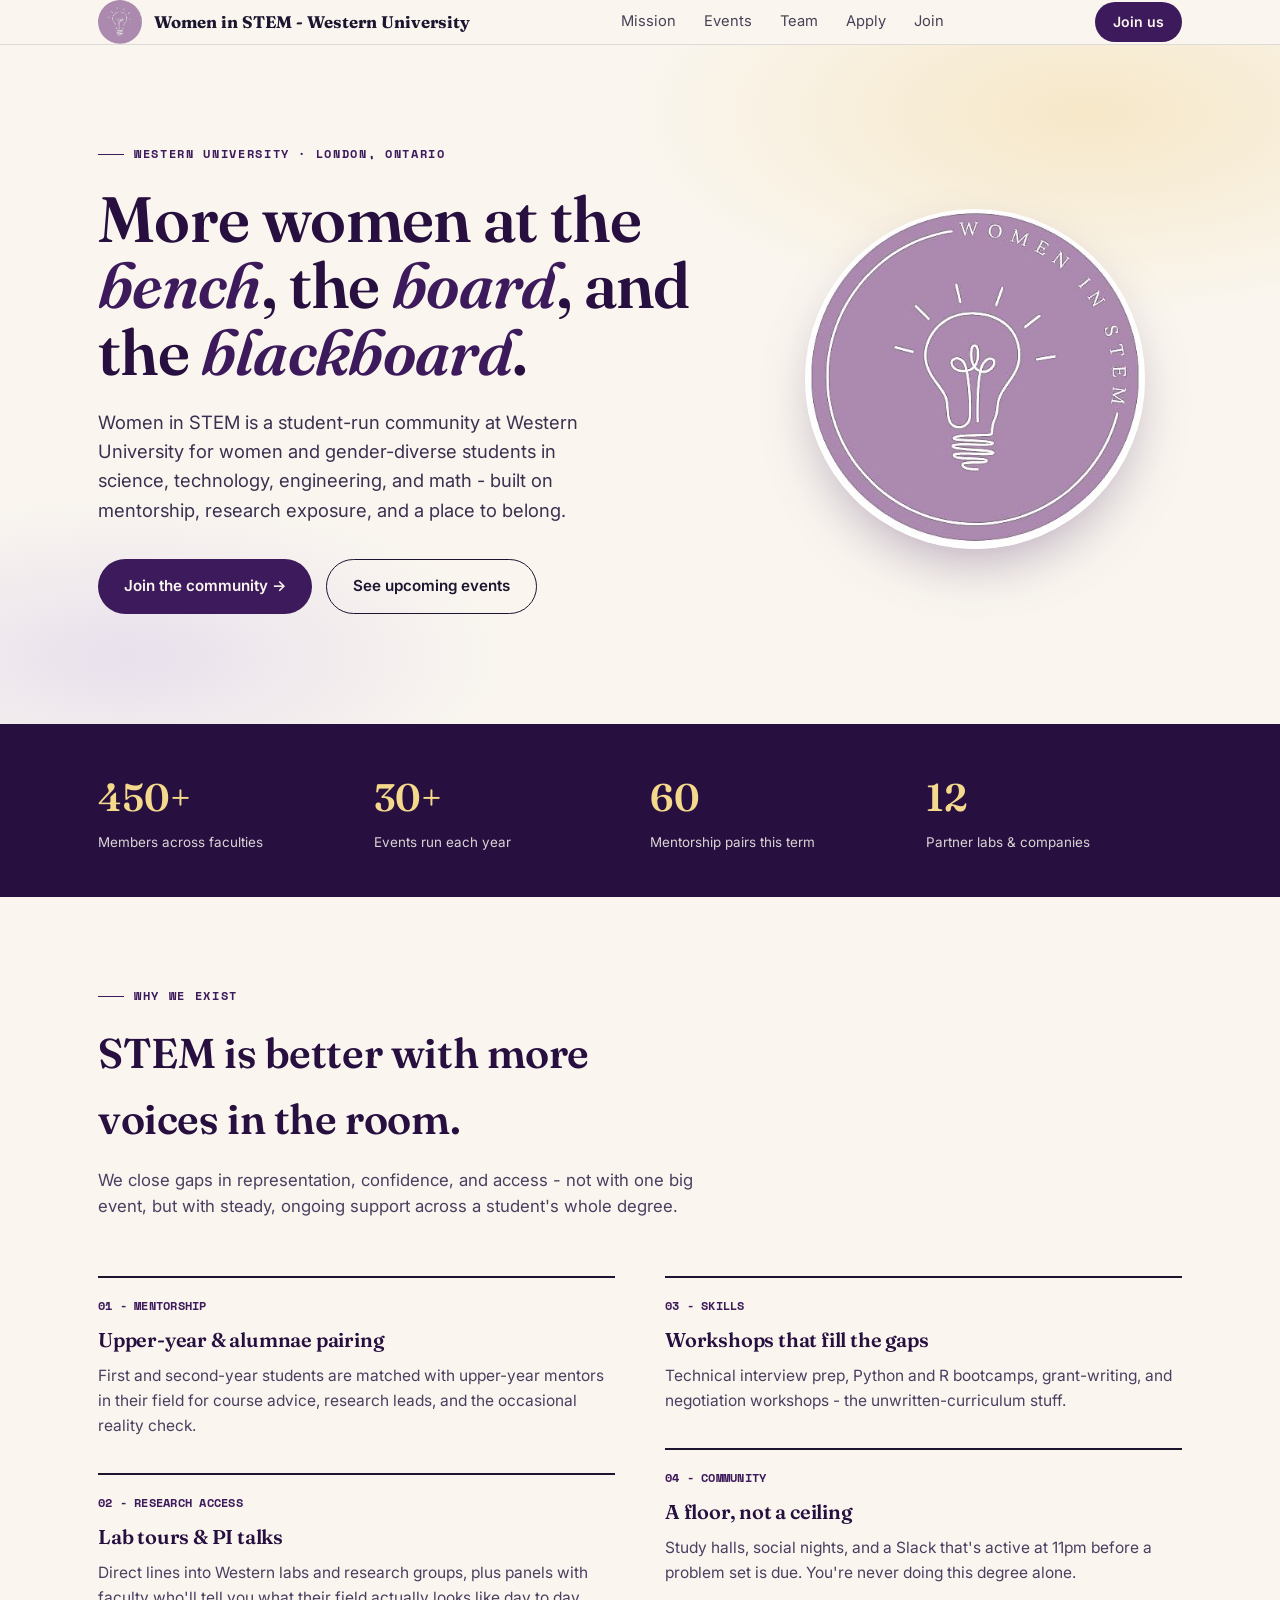
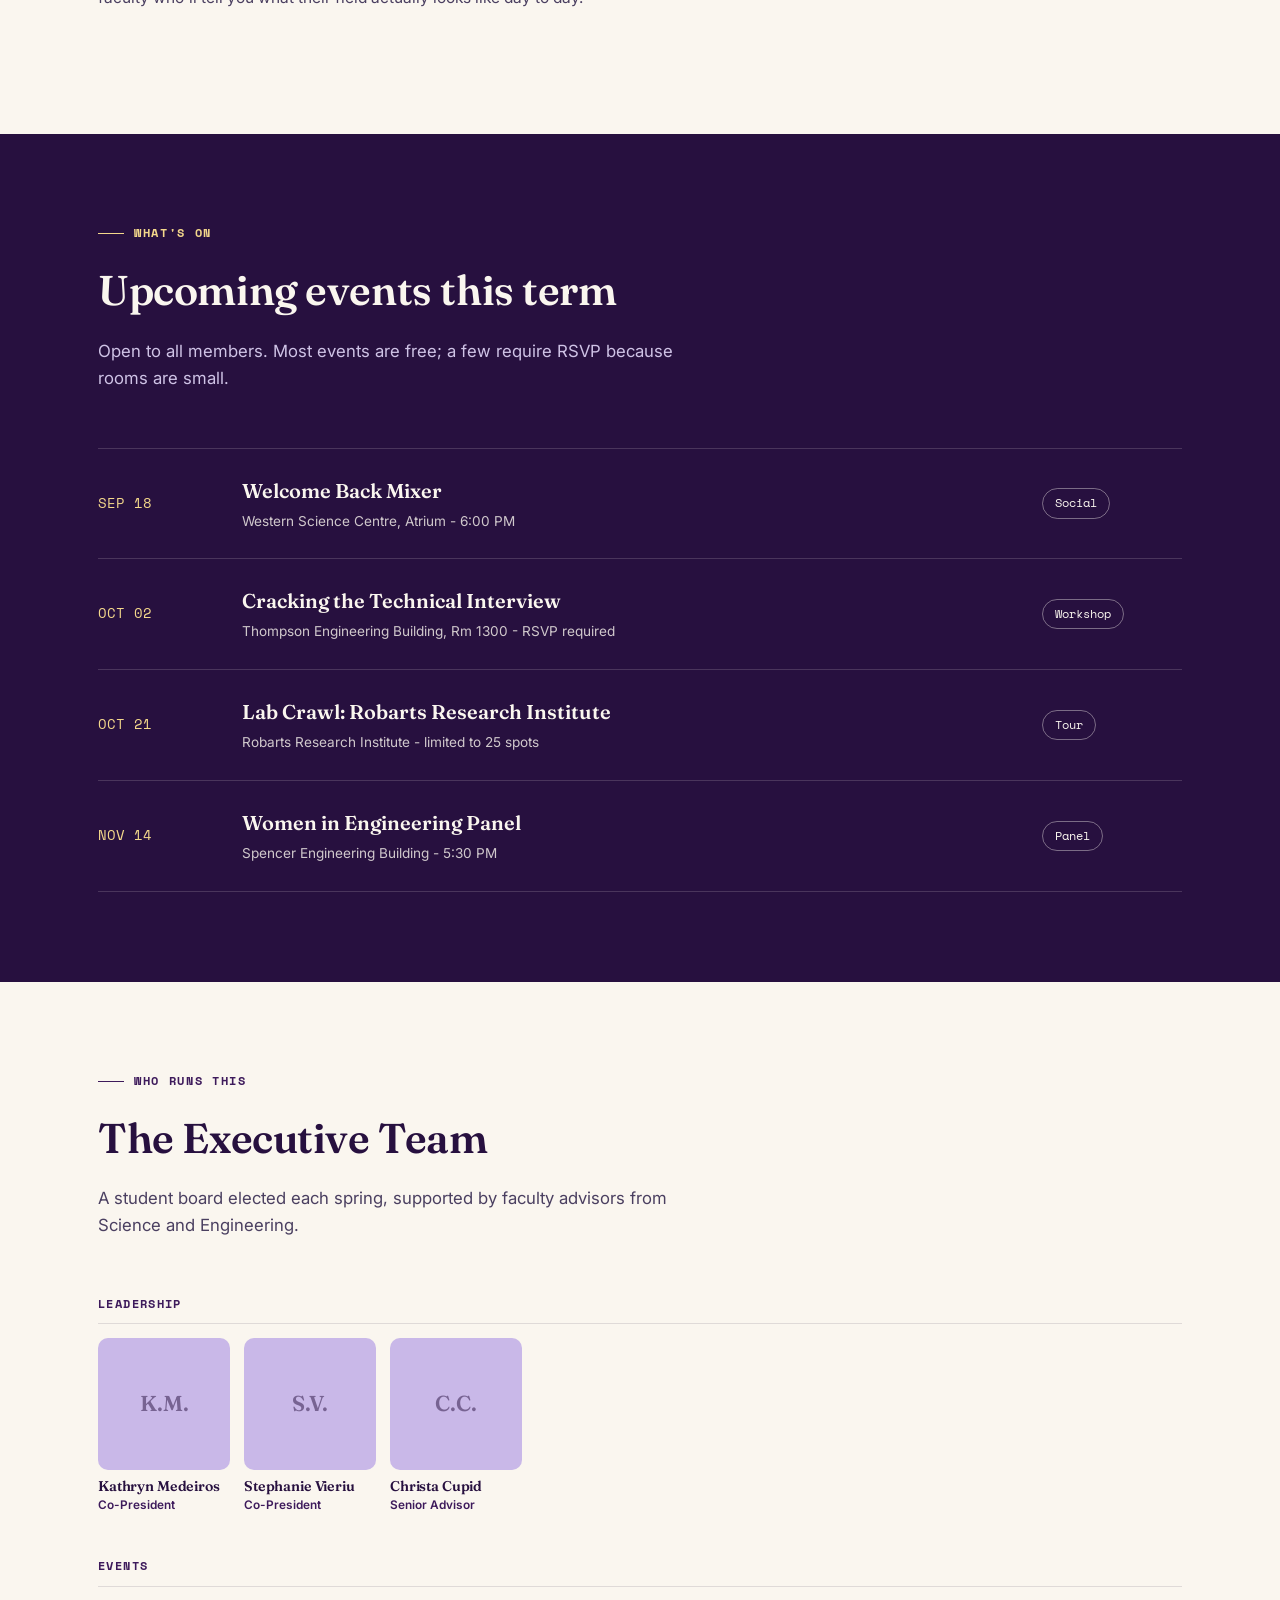
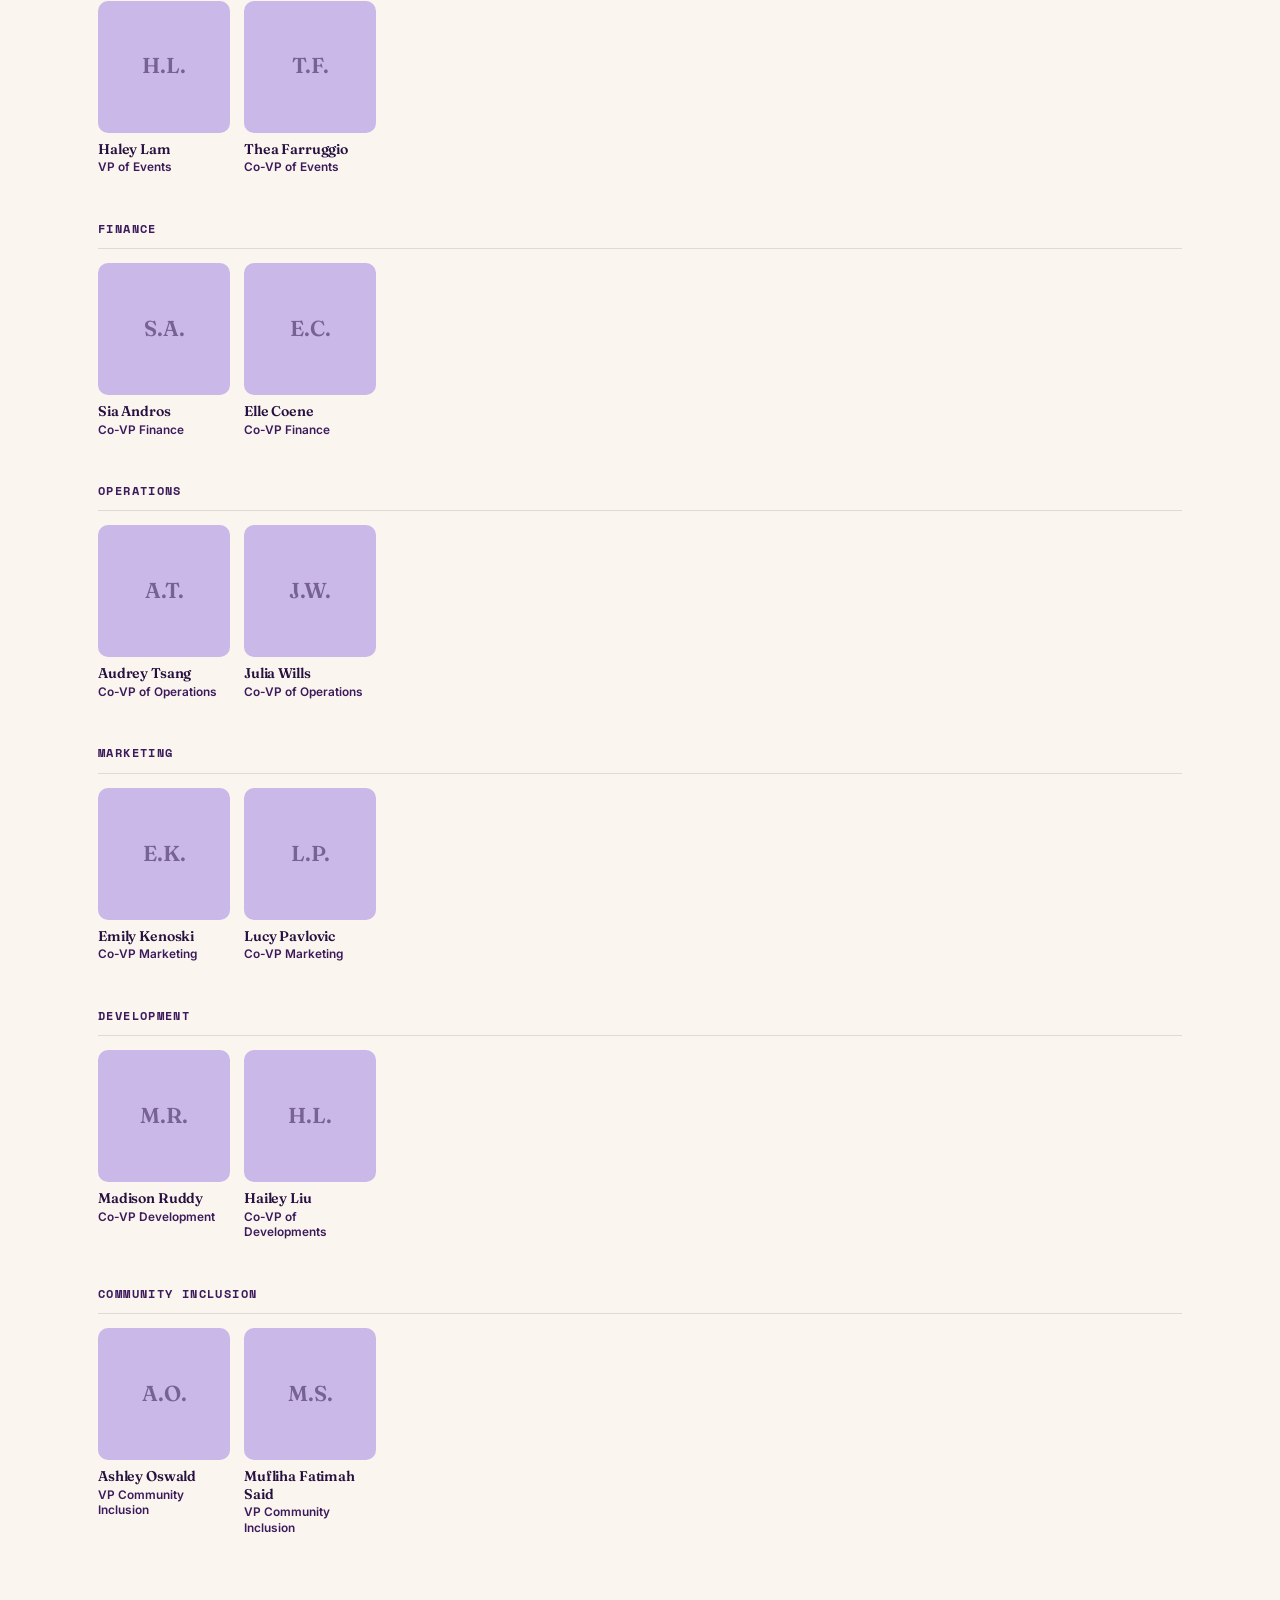
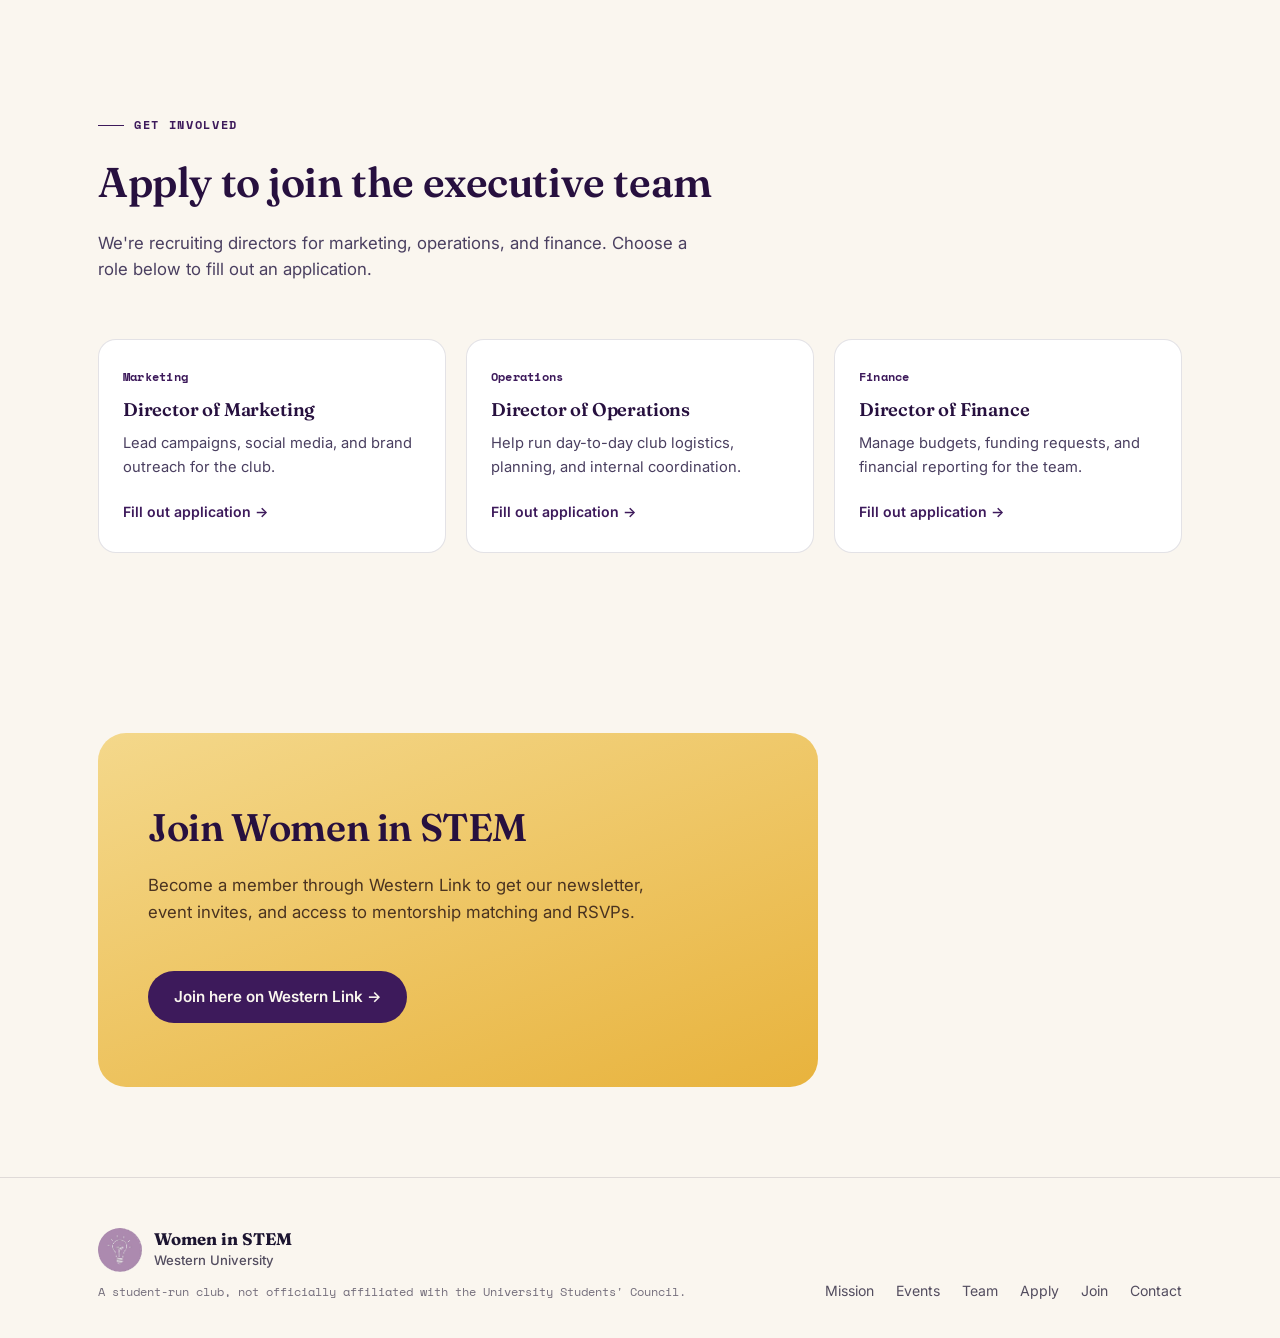
==== index.html @ c33bbbc7 "Add Women in STEM website with classic logo. Launch the initial single-page site and wire up the cla" ====
<!DOCTYPE html>
<html lang="en">
<head>
<meta charset="UTF-8">
<meta name="viewport" content="width=device-width, initial-scale=1.0">
<title>Women in STEM - Western University</title>
<meta name="description" content="Women in STEM at Western University - community, mentorship, and events for women and gender-diverse students in science, technology, engineering, and math.">
<link rel="icon" href="images/logo/classic_logo.jpg" type="image/jpeg">
<link rel="apple-touch-icon" href="images/logo/classic_logo.jpg">
<link rel="preconnect" href="https://fonts.googleapis.com">
<link rel="preconnect" href="https://fonts.gstatic.com" crossorigin>
<link href="https://fonts.googleapis.com/css2?family=Fraunces:ital,opsz,wght@0,9..144,300..900;1,9..144,300..900&family=Inter:wght@400;500;600;700&family=Space+Mono:wght@400;700&display=swap" rel="stylesheet">
<style>
  :root{
    --ink:#1C1530;
    --purple:#3D1A5B;
    --purple-deep:#27103F;
    --gold:#E8B33D;
    --gold-soft:#F4D88B;
    --cream:#FAF6EF;
    --lavender:#C9B8E8;
    --line: rgba(28,21,48,0.12);
    --max: 1140px;
  }
  *{box-sizing:border-box;}
  html{scroll-behavior:smooth;}
  body{
    margin:0;
    background:var(--cream);
    color:var(--ink);
    font-family:'Inter', sans-serif;
    font-size:16px;
    line-height:1.6;
    -webkit-font-smoothing:antialiased;
  }
  h1,h2,h3{
    font-family:'Fraunces', serif;
    font-weight:600;
    margin:0;
    letter-spacing:-0.01em;
  }
  .mono{
    font-family:'Space Mono', monospace;
    letter-spacing:0.02em;
  }
  a{color:inherit; text-decoration:none;}
  img{max-width:100%;display:block;}
  .wrap{max-width:var(--max); margin:0 auto; padding:0 28px;}
  :focus-visible{outline:3px solid var(--purple); outline-offset:2px;}

  /* NAV */
  header{
    position:sticky; top:0; z-index:50;
    background:rgba(250,246,239,0.92);
    backdrop-filter:blur(8px);
    border-bottom:1px solid var(--line);
  }
  nav{
    display:flex; align-items:center; justify-content:space-between;
    padding-top:18px; padding-bottom:18px;
  }
  .brand{display:flex; align-items:center; gap:12px; font-family:'Fraunces',serif; font-weight:700; font-size:1.05rem;}
  .brand-logo-wrap{
    width:44px; height:44px; border-radius:50%;
    overflow:hidden; flex-shrink:0;
  }
  .brand-logo{
    width:100%; height:100%;
    max-width:none;
    object-fit:cover; object-position:center;
    transform:scale(1.35);
  }
  .brand-text{line-height:1.2;}
  .brand-sub{font-size:0.82rem; font-weight:500; opacity:0.75; font-family:'Inter',sans-serif;}
  .navlinks{display:flex; gap:28px; font-size:0.92rem;}
  .navlinks a{text-decoration:none; opacity:0.8; transition:opacity .2s;}
  .navlinks a:hover{opacity:1;}
  .nav-cta{
    background:var(--purple); color:var(--cream); padding:9px 18px; border-radius:999px;
    font-size:0.88rem; font-weight:600; text-decoration:none; white-space:nowrap;
  }
  .menu-btn{display:none; background:none; border:none; cursor:pointer; padding:6px;}
  .menu-btn span{display:block; width:22px; height:2px; background:var(--ink); margin:5px 0;}

  /* HERO */
  .hero{
    position:relative; overflow:hidden;
    padding:100px 0 110px;
    background:
      radial-gradient(ellipse 60% 50% at 85% 10%, rgba(232,179,61,0.22), transparent 60%),
      radial-gradient(ellipse 50% 40% at 10% 90%, rgba(201,184,232,0.35), transparent 60%);
  }
  .hero-grid{display:grid; grid-template-columns: 1.2fr 0.8fr; gap:50px; align-items:center;}
  .eyebrow{
    font-family:'Space Mono',monospace; text-transform:uppercase; font-size:0.74rem;
    letter-spacing:0.14em; color:var(--purple); font-weight:700;
    display:flex; align-items:center; gap:10px; margin-bottom:22px;
  }
  .eyebrow::before{content:''; width:26px; height:1px; background:var(--purple);}
  .hero h1{
    font-size:clamp(2.6rem, 5vw, 4.1rem);
    line-height:1.04;
    color:var(--purple-deep);
  }
  .hero h1 em{
    font-style:italic; color:var(--purple);
    position:relative;
  }
  .hero p.lede{
    margin-top:22px; font-size:1.15rem; max-width:480px; color:#3a3050;
  }
  .hero-actions{display:flex; gap:14px; margin-top:34px; flex-wrap:wrap;}
  .btn-primary{
    background:var(--purple); color:var(--cream); padding:14px 26px; border-radius:999px;
    text-decoration:none; font-weight:600; font-size:0.95rem; display:inline-flex; align-items:center; gap:8px;
    transition:transform .15s ease, background .2s;
  }
  .btn-primary:hover{transform:translateY(-2px); background:var(--purple-deep);}
  .btn-secondary{
    border:1.5px solid var(--ink); padding:14px 26px; border-radius:999px;
    text-decoration:none; font-weight:600; font-size:0.95rem; color:var(--ink);
    transition:background .2s;
  }
  .btn-secondary:hover{background:rgba(28,21,48,0.06);}

  /* Hero logo */
  .hero-logo{
    display:flex; justify-content:center; align-items:center;
    width:min(340px, 100%);
    aspect-ratio:1;
    border-radius:50%;
    overflow:hidden;
    box-shadow:0 24px 60px -18px rgba(61,26,91,0.4);
    justify-self:center;
    margin-inline:auto;
  }
  .hero-logo img{
    width:100%; height:100%;
    max-width:none;
    object-fit:cover; object-position:center;
    transform:scale(1.15);
  }

  /* STAT STRIP */
  .stats{
    border-top:1px solid var(--line); border-bottom:1px solid var(--line);
    background:var(--purple-deep); color:var(--cream);
  }
  .stats .wrap{
    display:grid; grid-template-columns:repeat(4,1fr);
    padding:42px 28px;
    gap:20px;
  }
  .stat-num{font-family:'Fraunces',serif; font-size:2.4rem; font-weight:600; color:var(--gold-soft);}
  .stat-label{font-size:0.84rem; opacity:0.85; margin-top:4px;}

  section{padding:90px 0;}
  .section-head{max-width:620px; margin-bottom:56px;}
  .section-head .eyebrow{margin-bottom:14px;}
  .section-head h2{font-size:clamp(1.9rem,3.4vw,2.6rem); color:var(--purple-deep);}
  .section-head p{margin-top:14px; color:#4a3f60; font-size:1.05rem;}

  /* ABOUT / MISSION */
  .about-grid{display:grid; grid-template-columns:1fr 1fr; gap:50px; align-items:start;}
  .pillar{
    border-top:2px solid var(--ink); padding-top:18px; margin-bottom:34px;
  }
  .pillar .mono{font-size:0.78rem; color:var(--purple); font-weight:700;}
  .pillar h3{font-size:1.25rem; margin-top:8px; margin-bottom:8px; color:var(--purple-deep);}
  .pillar p{margin:0; color:#4a3f60; font-size:0.97rem;}

  /* EVENTS */
  .events{background:var(--purple-deep); color:var(--cream);}
  .events .section-head h2{color:var(--cream);}
  .events .section-head p{color:#cfc3e6;}
  .events .eyebrow{color:var(--gold-soft);}
  .events .eyebrow::before{background:var(--gold-soft);}
  .event-list{display:flex; flex-direction:column;}
  .event-row{
    display:grid; grid-template-columns:120px 1fr 140px; gap:24px; align-items:center;
    padding:26px 0; border-bottom:1px solid rgba(250,246,239,0.16);
  }
  .event-row:first-child{border-top:1px solid rgba(250,246,239,0.16);}
  .event-date{font-family:'Space Mono',monospace; font-size:0.85rem; color:var(--gold-soft);}
  .event-title{font-family:'Fraunces',serif; font-size:1.25rem; font-weight:600;}
  .event-meta{font-size:0.85rem; opacity:0.8; margin-top:4px;}
  .event-tag{
    justify-self:start; font-family:'Space Mono',monospace; font-size:0.72rem;
    border:1px solid rgba(250,246,239,0.4); padding:5px 12px; border-radius:999px;
    white-space:nowrap;
  }

  /* TEAM */
  .team-group{margin-top:44px;}
  .team-group:first-of-type{margin-top:0;}
  .team-group-title{
    font-family:'Space Mono',monospace; font-size:0.72rem; font-weight:700;
    text-transform:uppercase; letter-spacing:0.12em; color:var(--purple);
    margin:0 0 14px; padding-bottom:10px; border-bottom:1px solid var(--line);
  }
  .team-grid{
    display:grid;
    grid-template-columns:repeat(auto-fill, 132px);
    gap:14px;
    justify-content:start;
  }
  .person{}
  .person-photo{
    aspect-ratio:1; width:100%; border-radius:10px; background:var(--lavender);
    margin:0 0 8px; position:relative; overflow:hidden;
    display:flex; align-items:center; justify-content:center;
  }
  .person-photo span{font-family:'Fraunces',serif; font-size:1.35rem; font-weight:600; color:var(--purple-deep); opacity:0.5;}
  .person h3{font-size:0.88rem; color:var(--purple-deep); line-height:1.25;}
  .person .role{font-size:0.74rem; color:var(--purple); font-weight:600; margin-top:2px; line-height:1.3;}
  .person .field{font-family:'Space Mono',monospace; font-size:0.74rem; color:#6a5d82; margin-top:8px;}

  /* JOIN */
  .join{
    background:linear-gradient(160deg, var(--gold-soft) 0%, var(--gold) 100%);
    border-radius:28px; padding:64px 50px;
    max-width:720px;
  }
  .join h2{font-size:clamp(1.8rem,3vw,2.4rem); color:var(--purple-deep);}
  .join p{color:#4a3320; margin-top:14px; max-width:520px; font-size:1.05rem;}
  .join .btn-primary{margin-top:28px;}

  /* DIRECTOR APPLICATIONS */
  .apply-grid{display:grid; grid-template-columns:repeat(3, 1fr); gap:20px;}
  .apply-card{
    border:1.5px solid var(--line); border-radius:18px; padding:28px 24px;
    background:#fff; transition:transform .15s ease, border-color .2s, box-shadow .2s;
    display:flex; flex-direction:column; gap:8px;
  }
  .apply-card:hover{
    transform:translateY(-3px); border-color:var(--purple);
    box-shadow:0 12px 32px -12px rgba(61,26,91,0.2);
  }
  .apply-card .mono{font-size:0.72rem; color:var(--purple); font-weight:700;}
  .apply-card h3{font-size:1.15rem; color:var(--purple-deep);}
  .apply-card p{font-size:0.92rem; color:#4a3f60; margin:0; flex:1;}
  .apply-link{
    margin-top:14px; font-size:0.88rem; font-weight:600; color:var(--purple);
  }

  footer{padding:50px 0 36px; border-top:1px solid var(--line);}
  .footer-grid{display:flex; justify-content:space-between; align-items:flex-end; flex-wrap:wrap; gap:24px;}
  .footer-links{display:flex; gap:22px; font-size:0.88rem;}
  .footer-links a{text-decoration:none; opacity:0.75;}
  .footer-links a:hover{opacity:1;}
  .footer-small{font-size:0.78rem; opacity:0.6; margin-top:10px; font-family:'Space Mono',monospace;}

  @media (max-width: 860px){
    .navlinks{display:none;}
    .menu-btn{display:block;}
    .hero-grid{grid-template-columns:1fr;}
    .hero-logo{order:-1; max-width:280px; margin:0 auto;}
    .about-grid{grid-template-columns:1fr;}
    .stats .wrap{grid-template-columns:repeat(2,1fr);}
    .team-grid{grid-template-columns:repeat(auto-fill, 120px); gap:12px;}
    .event-row{grid-template-columns:1fr; gap:8px;}
    .apply-grid{grid-template-columns:1fr;}
    .join{padding:42px 26px;}
  }
  @media (prefers-reduced-motion: reduce){
    html{scroll-behavior:auto;}
    *{transition:none !important;}
  }
</style>
</head>
<body>

<header>
  <nav class="wrap">
    <a class="brand" href="#" aria-label="Women in STEM at Western University">
      <span class="brand-logo-wrap">
        <img class="brand-logo" src="images/logo/classic_logo.jpg" alt="">
      </span>
      <span class="brand-text">Women in STEM - Western University</span>
    </a>
    <div class="navlinks">
      <a href="#about">Mission</a>
      <a href="#events">Events</a>
      <a href="#team">Team</a>
      <a href="#apply">Apply</a>
      <a href="#join">Join</a>
    </div>
    <a class="nav-cta" href="https://westernu.campuslabs.ca/engage/organization/womenstem" target="_blank" rel="noopener noreferrer">Join us</a>
  </nav>
</header>

<section class="hero">
  <div class="wrap hero-grid">
    <div>
      <div class="eyebrow">Western University · London, Ontario</div>
      <h1>More women at the <em>bench</em>, the <em>board</em>, and the <em>blackboard</em>.</h1>
      <p class="lede">Women in STEM is a student-run community at Western University for women and gender-diverse students in science, technology, engineering, and math - built on mentorship, research exposure, and a place to belong.</p>
      <div class="hero-actions">
        <a class="btn-primary" href="https://westernu.campuslabs.ca/engage/organization/womenstem" target="_blank" rel="noopener noreferrer">Join the community →</a>
        <a class="btn-secondary" href="#events">See upcoming events</a>
      </div>
    </div>
    <div class="hero-logo">
      <img src="images/logo/classic_logo.jpg" alt="Women in STEM logo">
    </div>
  </div>
</section>

<div class="stats">
  <div class="wrap">
    <div>
      <div class="stat-num">450+</div>
      <div class="stat-label">Members across faculties</div>
    </div>
    <div>
      <div class="stat-num">30+</div>
      <div class="stat-label">Events run each year</div>
    </div>
    <div>
      <div class="stat-num">60</div>
      <div class="stat-label">Mentorship pairs this term</div>
    </div>
    <div>
      <div class="stat-num">12</div>
      <div class="stat-label">Partner labs &amp; companies</div>
    </div>
  </div>
</div>

<section id="about">
  <div class="wrap">
    <div class="section-head">
      <div class="eyebrow">Why we exist</div>
      <h2>STEM is better with more voices in the room.</h2>
      <p>We close gaps in representation, confidence, and access - not with one big event, but with steady, ongoing support across a student's whole degree.</p>
    </div>
    <div class="about-grid">
      <div>
        <div class="pillar">
          <div class="mono">01 - MENTORSHIP</div>
          <h3>Upper-year &amp; alumnae pairing</h3>
          <p>First and second-year students are matched with upper-year mentors in their field for course advice, research leads, and the occasional reality check.</p>
        </div>
        <div class="pillar">
          <div class="mono">02 - RESEARCH ACCESS</div>
          <h3>Lab tours &amp; PI talks</h3>
          <p>Direct lines into Western labs and research groups, plus panels with faculty who'll tell you what their field actually looks like day to day.</p>
        </div>
      </div>
      <div>
        <div class="pillar">
          <div class="mono">03 - SKILLS</div>
          <h3>Workshops that fill the gaps</h3>
          <p>Technical interview prep, Python and R bootcamps, grant-writing, and negotiation workshops - the unwritten-curriculum stuff.</p>
        </div>
        <div class="pillar">
          <div class="mono">04 - COMMUNITY</div>
          <h3>A floor, not a ceiling</h3>
          <p>Study halls, social nights, and a Slack that's active at 11pm before a problem set is due. You're never doing this degree alone.</p>
        </div>
      </div>
    </div>
  </div>
</section>

<section class="events" id="events">
  <div class="wrap">
    <div class="section-head">
      <div class="eyebrow">What's on</div>
      <h2>Upcoming events this term</h2>
      <p>Open to all members. Most events are free; a few require RSVP because rooms are small.</p>
    </div>
    <div class="event-list">
      <div class="event-row">
        <div class="event-date">SEP 18</div>
        <div>
          <div class="event-title">Welcome Back Mixer</div>
          <div class="event-meta">Western Science Centre, Atrium - 6:00 PM</div>
        </div>
        <div class="event-tag">Social</div>
      </div>
      <div class="event-row">
        <div class="event-date">OCT 02</div>
        <div>
          <div class="event-title">Cracking the Technical Interview</div>
          <div class="event-meta">Thompson Engineering Building, Rm 1300 - RSVP required</div>
        </div>
        <div class="event-tag">Workshop</div>
      </div>
      <div class="event-row">
        <div class="event-date">OCT 21</div>
        <div>
          <div class="event-title">Lab Crawl: Robarts Research Institute</div>
          <div class="event-meta">Robarts Research Institute - limited to 25 spots</div>
        </div>
        <div class="event-tag">Tour</div>
      </div>
      <div class="event-row">
        <div class="event-date">NOV 14</div>
        <div>
          <div class="event-title">Women in Engineering Panel</div>
          <div class="event-meta">Spencer Engineering Building - 5:30 PM</div>
        </div>
        <div class="event-tag">Panel</div>
      </div>
    </div>
  </div>
</section>

<section id="team">
  <div class="wrap">
    <div class="section-head">
      <div class="eyebrow">Who runs this</div>
      <h2>The Executive Team</h2>
      <p>A student board elected each spring, supported by faculty advisors from Science and Engineering.</p>
    </div>
    <div class="team-group">
      <h3 class="team-group-title">Leadership</h3>
      <div class="team-grid">
        <div class="person">
          <div class="person-photo"><span>K.M.</span></div>
          <h3>Kathryn Medeiros</h3>
          <div class="role">Co-President</div>
        </div>
        <div class="person">
          <div class="person-photo"><span>S.V.</span></div>
          <h3>Stephanie Vieriu</h3>
          <div class="role">Co-President</div>
        </div>
        <div class="person">
          <div class="person-photo"><span>C.C.</span></div>
          <h3>Christa Cupid</h3>
          <div class="role">Senior Advisor</div>
        </div>
      </div>
    </div>

    <div class="team-group">
      <h3 class="team-group-title">Events</h3>
      <div class="team-grid">
        <div class="person">
          <div class="person-photo"><span>H.L.</span></div>
          <h3>Haley Lam</h3>
          <div class="role">VP of Events</div>
        </div>
        <div class="person">
          <div class="person-photo"><span>T.F.</span></div>
          <h3>Thea Farruggio</h3>
          <div class="role">Co-VP of Events</div>
        </div>
      </div>
    </div>

    <div class="team-group">
      <h3 class="team-group-title">Finance</h3>
      <div class="team-grid">
        <div class="person">
          <div class="person-photo"><span>S.A.</span></div>
          <h3>Sia Andros</h3>
          <div class="role">Co-VP Finance</div>
        </div>
        <div class="person">
          <div class="person-photo"><span>E.C.</span></div>
          <h3>Elle Coene</h3>
          <div class="role">Co-VP Finance</div>
        </div>
      </div>
    </div>

    <div class="team-group">
      <h3 class="team-group-title">Operations</h3>
      <div class="team-grid">
        <div class="person">
          <div class="person-photo"><span>A.T.</span></div>
          <h3>Audrey Tsang</h3>
          <div class="role">Co-VP of Operations</div>
        </div>
        <div class="person">
          <div class="person-photo"><span>J.W.</span></div>
          <h3>Julia Wills</h3>
          <div class="role">Co-VP of Operations</div>
        </div>
      </div>
    </div>

    <div class="team-group">
      <h3 class="team-group-title">Marketing</h3>
      <div class="team-grid">
        <div class="person">
          <div class="person-photo"><span>E.K.</span></div>
          <h3>Emily Kenoski</h3>
          <div class="role">Co-VP Marketing</div>
        </div>
        <div class="person">
          <div class="person-photo"><span>L.P.</span></div>
          <h3>Lucy Pavlovic</h3>
          <div class="role">Co-VP Marketing</div>
        </div>
      </div>
    </div>

    <div class="team-group">
      <h3 class="team-group-title">Development</h3>
      <div class="team-grid">
        <div class="person">
          <div class="person-photo"><span>M.R.</span></div>
          <h3>Madison Ruddy</h3>
          <div class="role">Co-VP Development</div>
        </div>
        <div class="person">
          <div class="person-photo"><span>H.L.</span></div>
          <h3>Hailey Liu</h3>
          <div class="role">Co-VP of Developments</div>
        </div>
      </div>
    </div>

    <div class="team-group">
      <h3 class="team-group-title">Community Inclusion</h3>
      <div class="team-grid">
        <div class="person">
          <div class="person-photo"><span>A.O.</span></div>
          <h3>Ashley Oswald</h3>
          <div class="role">VP Community Inclusion</div>
        </div>
        <div class="person">
          <div class="person-photo"><span>M.S.</span></div>
          <h3>Mufliha Fatimah Said</h3>
          <div class="role">VP Community Inclusion</div>
        </div>
      </div>
    </div>
  </div>
</section>

<section id="apply">
  <div class="wrap">
    <div class="section-head">
      <div class="eyebrow">Get involved</div>
      <h2>Apply to join the executive team</h2>
      <p>We're recruiting directors for marketing, operations, and finance. Choose a role below to fill out an application.</p>
    </div>
    <div class="apply-grid">
      <a class="apply-card" href="#" target="_blank" rel="noopener noreferrer">
        <span class="mono">Marketing</span>
        <h3>Director of Marketing</h3>
        <p>Lead campaigns, social media, and brand outreach for the club.</p>
        <span class="apply-link">Fill out application →</span>
      </a>
      <a class="apply-card" href="#" target="_blank" rel="noopener noreferrer">
        <span class="mono">Operations</span>
        <h3>Director of Operations</h3>
        <p>Help run day-to-day club logistics, planning, and internal coordination.</p>
        <span class="apply-link">Fill out application →</span>
      </a>
      <a class="apply-card" href="#" target="_blank" rel="noopener noreferrer">
        <span class="mono">Finance</span>
        <h3>Director of Finance</h3>
        <p>Manage budgets, funding requests, and financial reporting for the team.</p>
        <span class="apply-link">Fill out application →</span>
      </a>
    </div>
  </div>
</section>

<section id="join">
  <div class="wrap">
    <div class="join">
      <h2>Join Women in STEM</h2>
      <p>Become a member through Western Link to get our newsletter, event invites, and access to mentorship matching and RSVPs.</p>
      <a class="btn-primary" href="https://westernu.campuslabs.ca/engage/organization/womenstem" target="_blank" rel="noopener noreferrer">Join here on Western Link →</a>
    </div>
  </div>
</section>

<footer>
  <div class="wrap footer-grid">
    <div>
      <div class="brand">
        <span class="brand-logo-wrap">
          <img class="brand-logo" src="images/logo/classic_logo.jpg" alt="">
        </span>
        <div>
          <div class="brand-text">Women in STEM</div>
          <div class="brand-sub">Western University</div>
        </div>
      </div>
      <div class="footer-small">A student-run club, not officially affiliated with the University Students' Council.</div>
    </div>
    <div class="footer-links">
      <a href="#about">Mission</a>
      <a href="#events">Events</a>
      <a href="#team">Team</a>
      <a href="#apply">Apply</a>
      <a href="#join">Join</a>
      <a href="mailto:wistem@uwo.ca">Contact</a>
    </div>
  </div>
</footer>

</body>
</html>
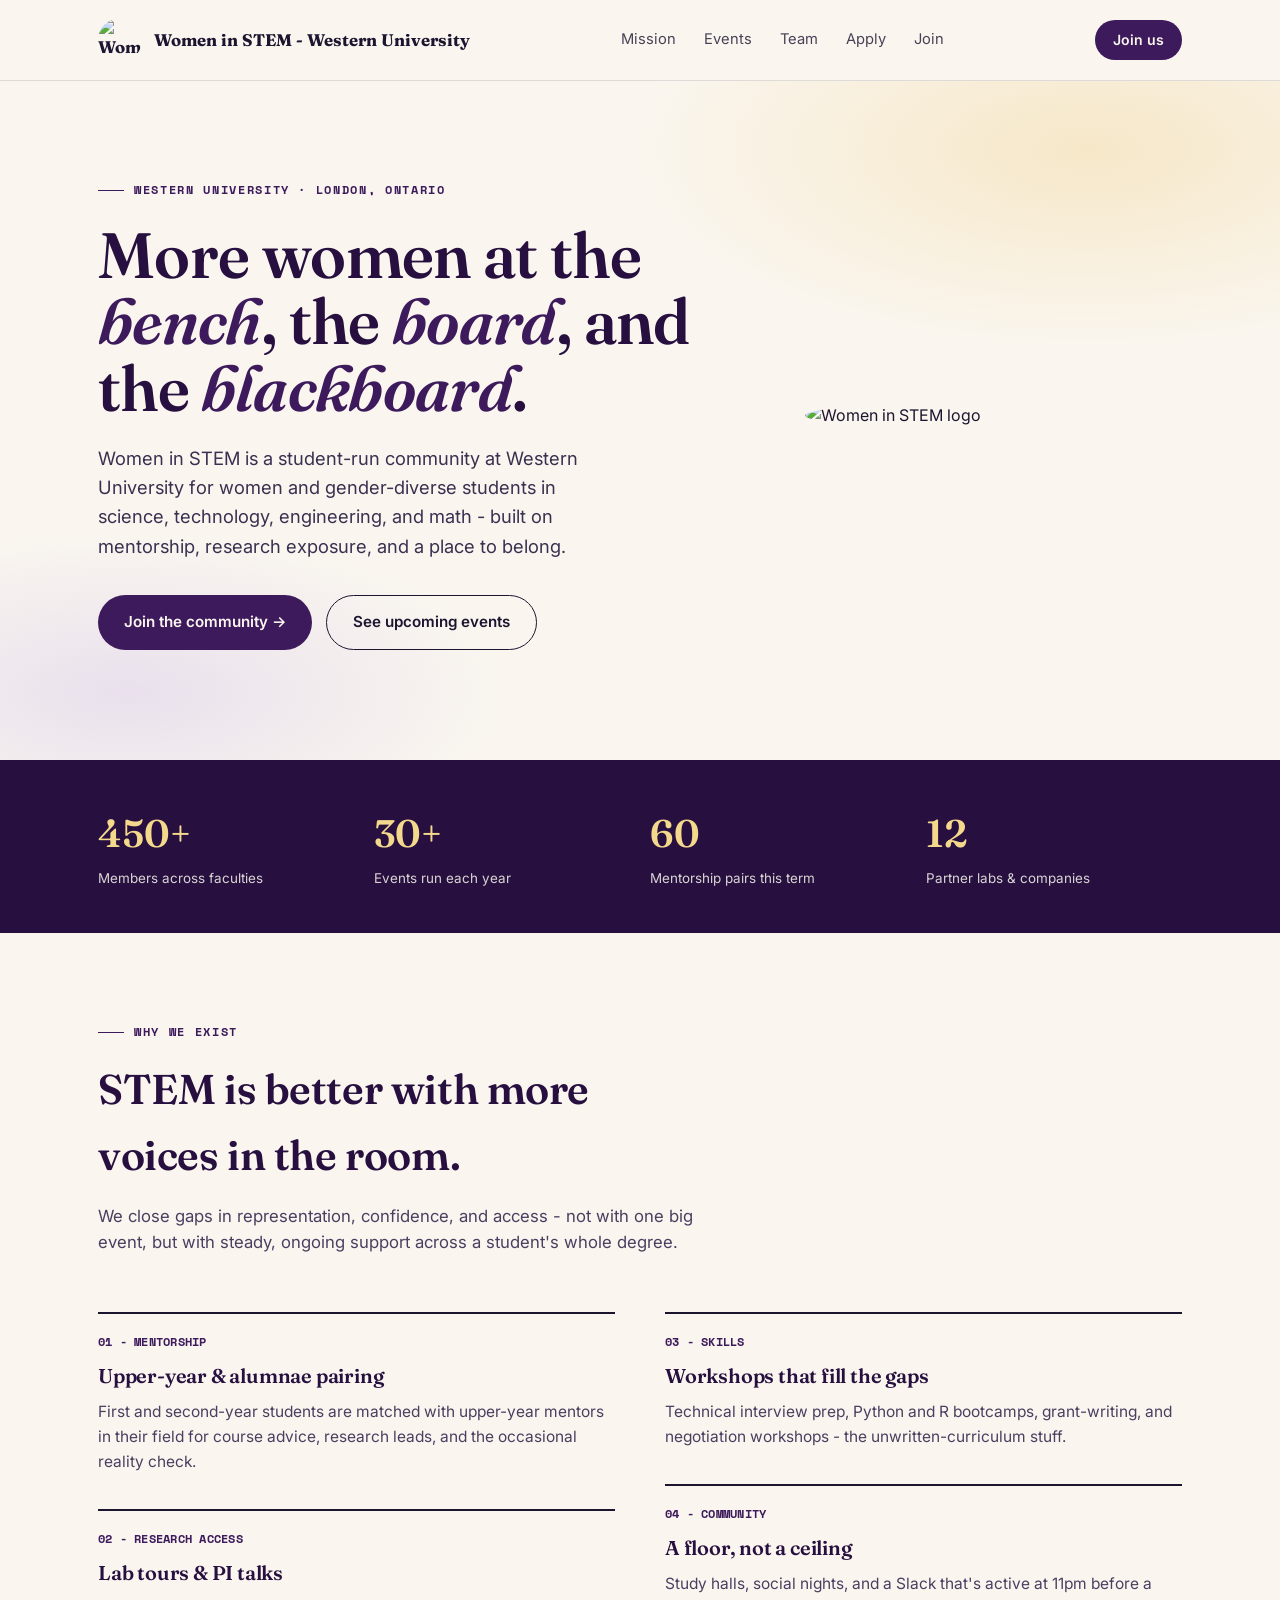
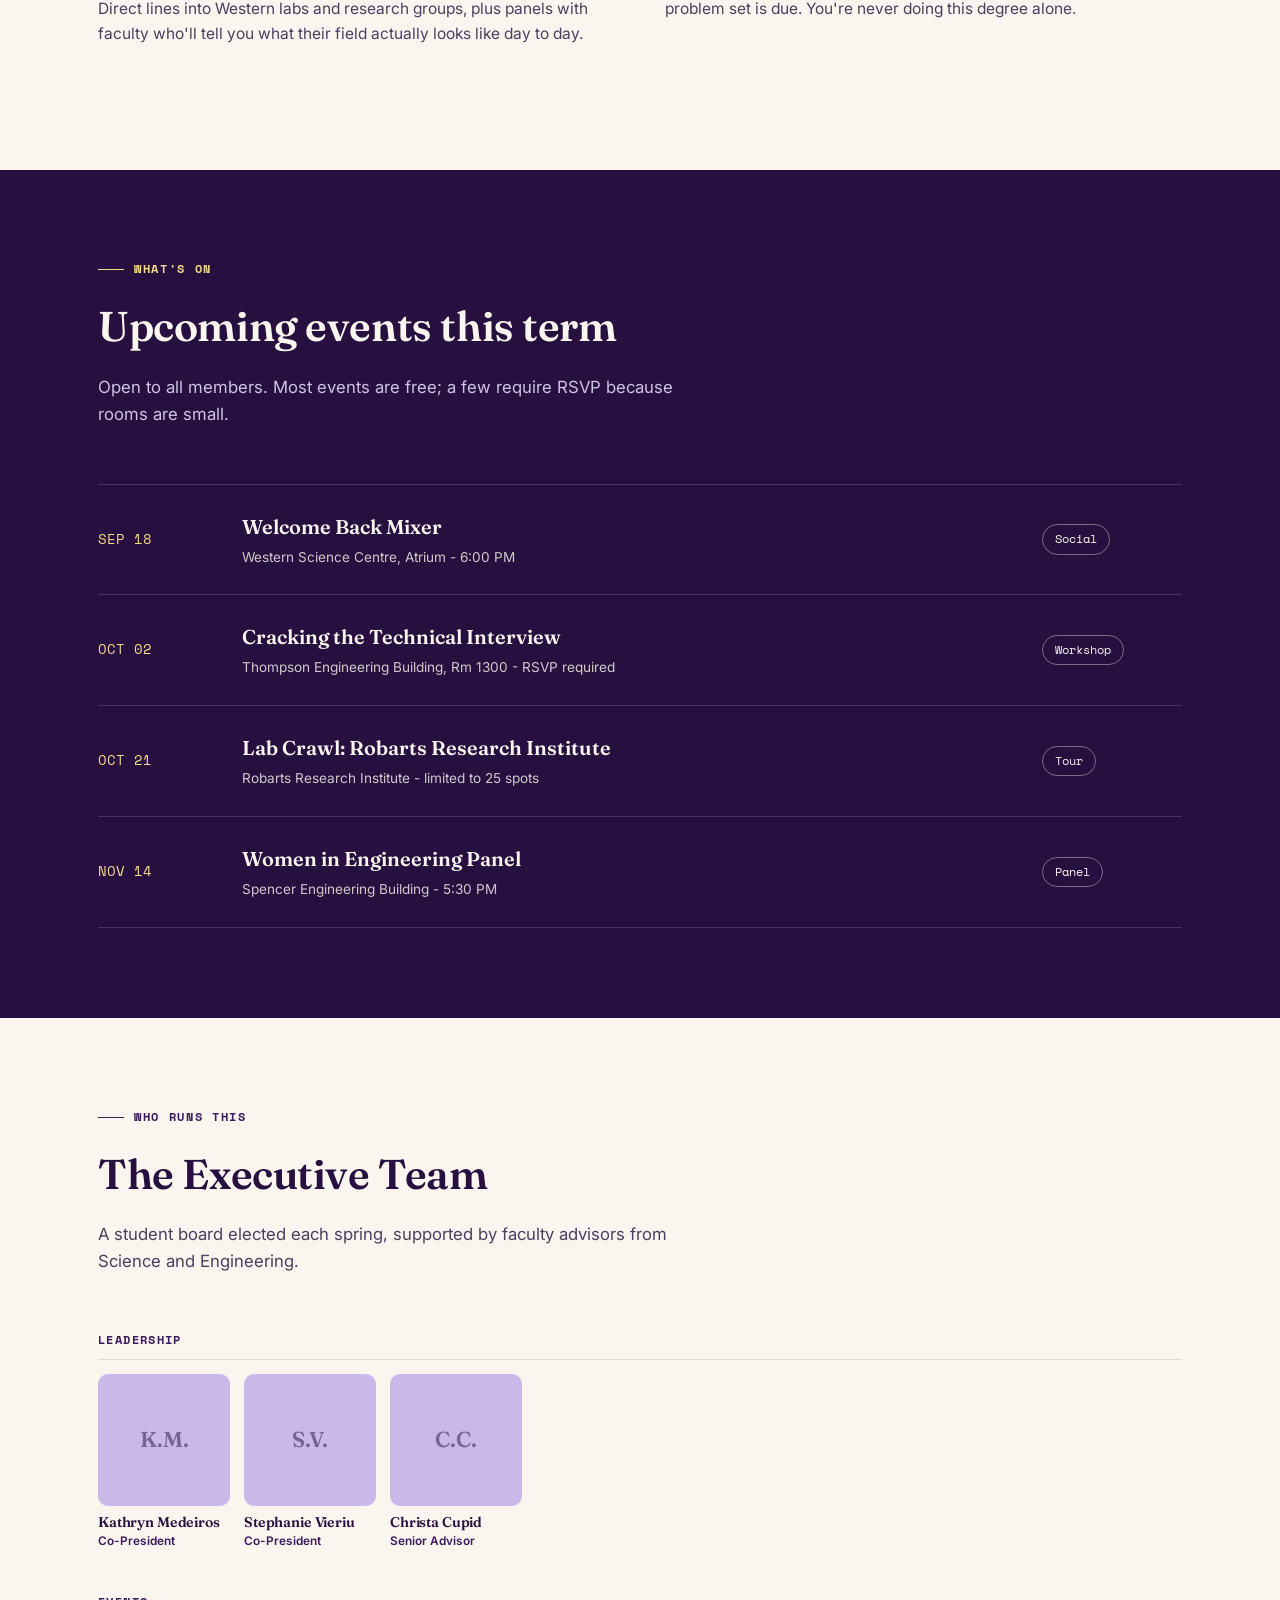
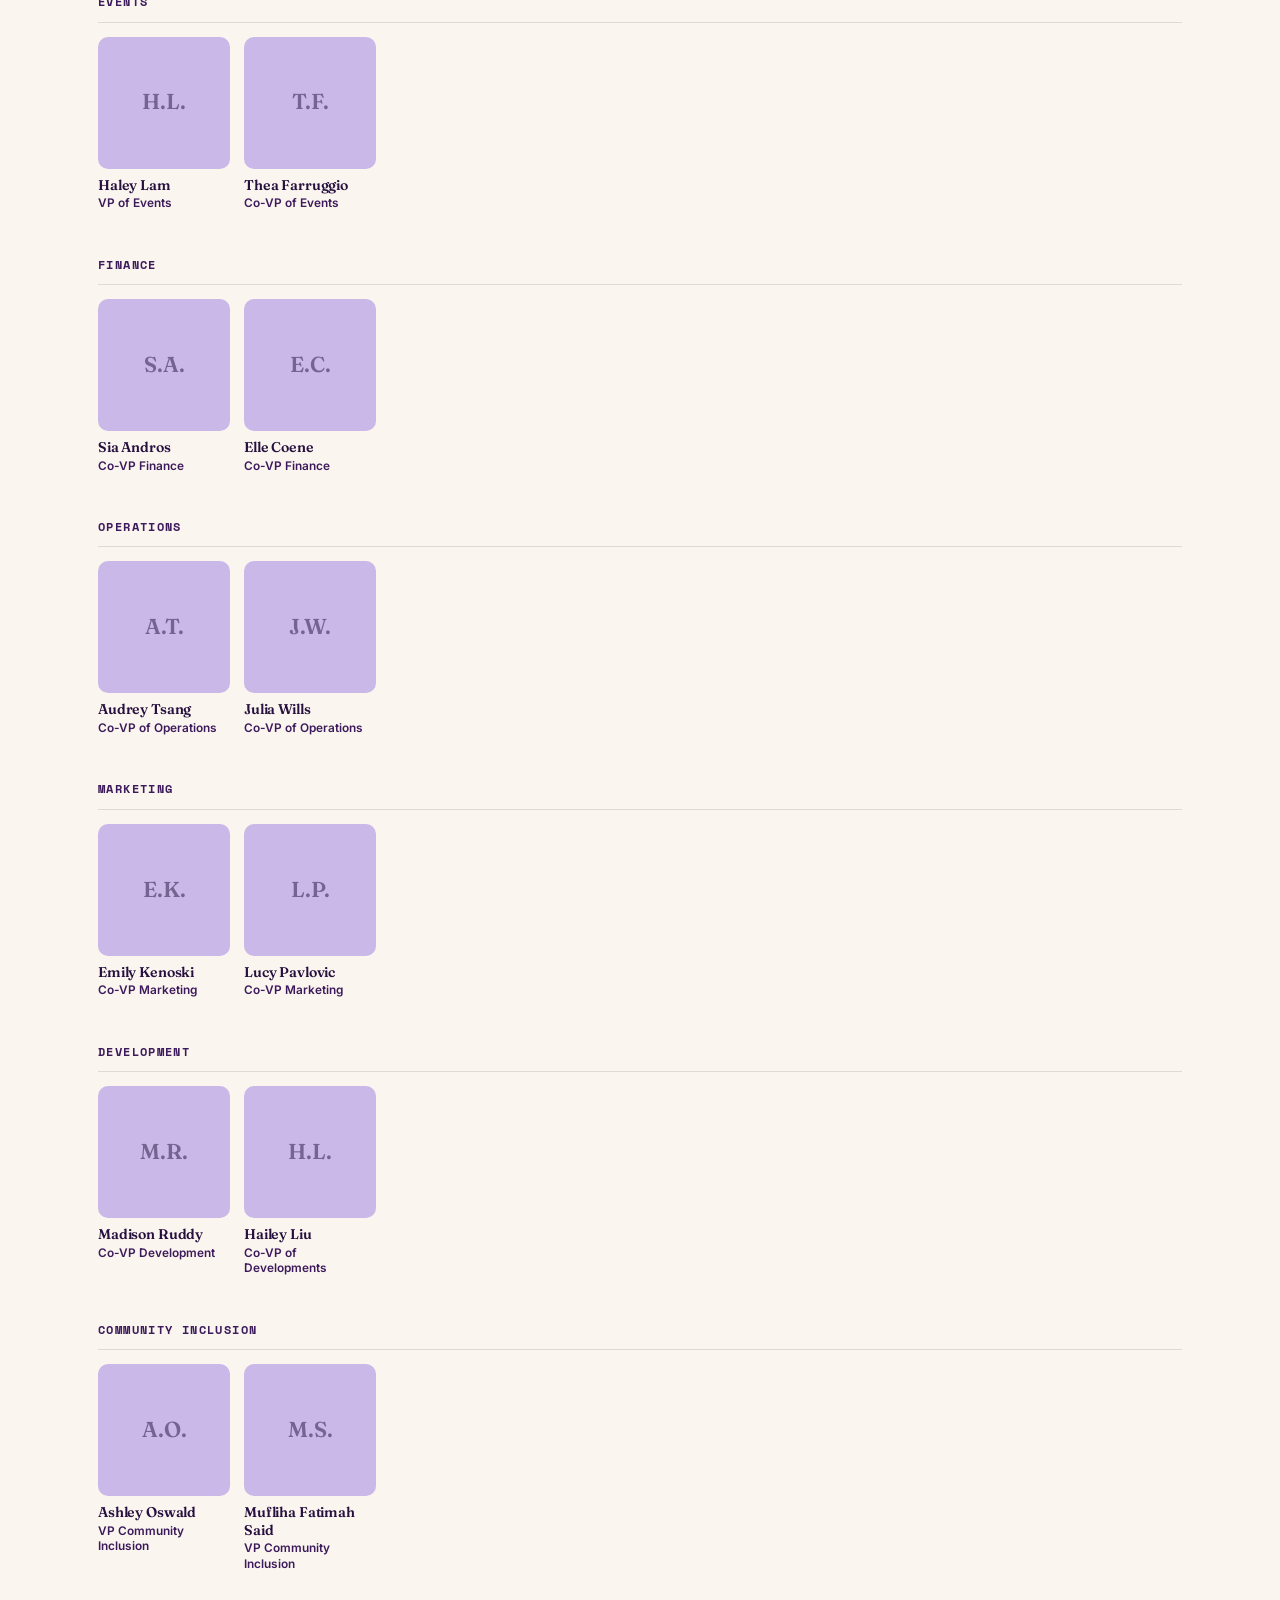
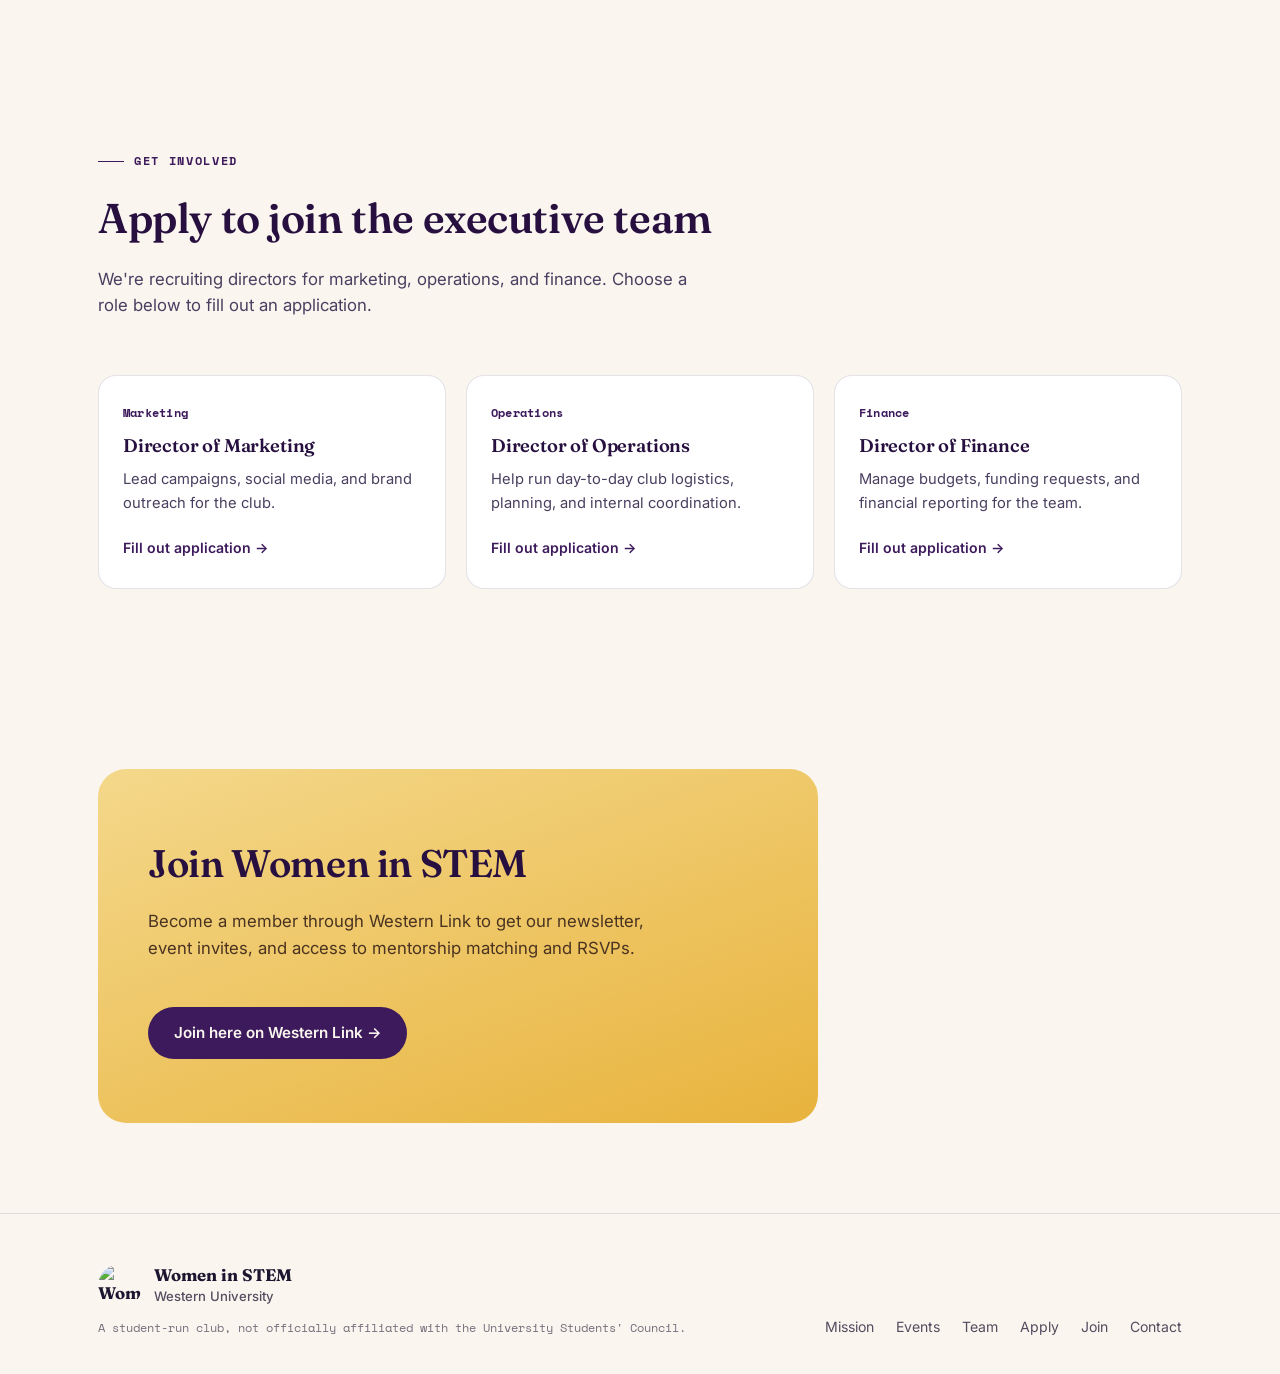
==== commit c3fc76e8: "Original index.html git push origin main git status pwd ''" ====
--- a/index.html
+++ b/index.html
@@ -5,8 +5,8 @@
 <meta name="viewport" content="width=device-width, initial-scale=1.0">
 <title>Women in STEM - Western University</title>
 <meta name="description" content="Women in STEM at Western University - community, mentorship, and events for women and gender-diverse students in science, technology, engineering, and math.">
-<link rel="icon" href="images/logo/classic_logo.jpg" type="image/jpeg">
-<link rel="apple-touch-icon" href="images/logo/classic_logo.jpg">
+<link rel="icon" href="images/logo.png" type="image/png">
+<link rel="apple-touch-icon" href="images/logo.png">
 <link rel="preconnect" href="https://fonts.googleapis.com">
 <link rel="preconnect" href="https://fonts.gstatic.com" crossorigin>
 <link href="https://fonts.googleapis.com/css2?family=Fraunces:ital,opsz,wght@0,9..144,300..900;1,9..144,300..900&family=Inter:wght@400;500;600;700&family=Space+Mono:wght@400;700&display=swap" rel="stylesheet">
@@ -57,18 +57,13 @@
   }
   nav{
     display:flex; align-items:center; justify-content:space-between;
-    padding-top:18px; padding-bottom:18px;
+    padding:18px 28px;
+    max-width:var(--max); margin:0 auto;
   }
   .brand{display:flex; align-items:center; gap:12px; font-family:'Fraunces',serif; font-weight:700; font-size:1.05rem;}
-  .brand-logo-wrap{
+  .brand-logo{
     width:44px; height:44px; border-radius:50%;
-    overflow:hidden; flex-shrink:0;
-  }
-  .brand-logo{
-    width:100%; height:100%;
-    max-width:none;
-    object-fit:cover; object-position:center;
-    transform:scale(1.35);
+    object-fit:cover; flex-shrink:0;
   }
   .brand-text{line-height:1.2;}
   .brand-sub{font-size:0.82rem; font-weight:500; opacity:0.75; font-family:'Inter',sans-serif;}
@@ -126,19 +121,11 @@
   /* Hero logo */
   .hero-logo{
     display:flex; justify-content:center; align-items:center;
+  }
+  .hero-logo img{
     width:min(340px, 100%);
-    aspect-ratio:1;
     border-radius:50%;
-    overflow:hidden;
     box-shadow:0 24px 60px -18px rgba(61,26,91,0.4);
-    justify-self:center;
-    margin-inline:auto;
-  }
-  .hero-logo img{
-    width:100%; height:100%;
-    max-width:none;
-    object-fit:cover; object-position:center;
-    transform:scale(1.15);
   }
 
   /* STAT STRIP */
@@ -271,11 +258,9 @@
 <body>
 
 <header>
-  <nav class="wrap">
+  <nav>
     <a class="brand" href="#" aria-label="Women in STEM at Western University">
-      <span class="brand-logo-wrap">
-        <img class="brand-logo" src="images/logo/classic_logo.jpg" alt="">
-      </span>
+      <img class="brand-logo" src="images/logo.png" alt="Women in STEM logo">
       <span class="brand-text">Women in STEM - Western University</span>
     </a>
     <div class="navlinks">
@@ -301,7 +286,7 @@
       </div>
     </div>
     <div class="hero-logo">
-      <img src="images/logo/classic_logo.jpg" alt="Women in STEM logo">
+      <img src="images/logo.png" alt="Women in STEM logo">
     </div>
   </div>
 </section>
@@ -577,9 +562,7 @@
   <div class="wrap footer-grid">
     <div>
       <div class="brand">
-        <span class="brand-logo-wrap">
-          <img class="brand-logo" src="images/logo/classic_logo.jpg" alt="">
-        </span>
+        <img class="brand-logo" src="images/logo.png" alt="Women in STEM logo">
         <div>
           <div class="brand-text">Women in STEM</div>
           <div class="brand-sub">Western University</div>
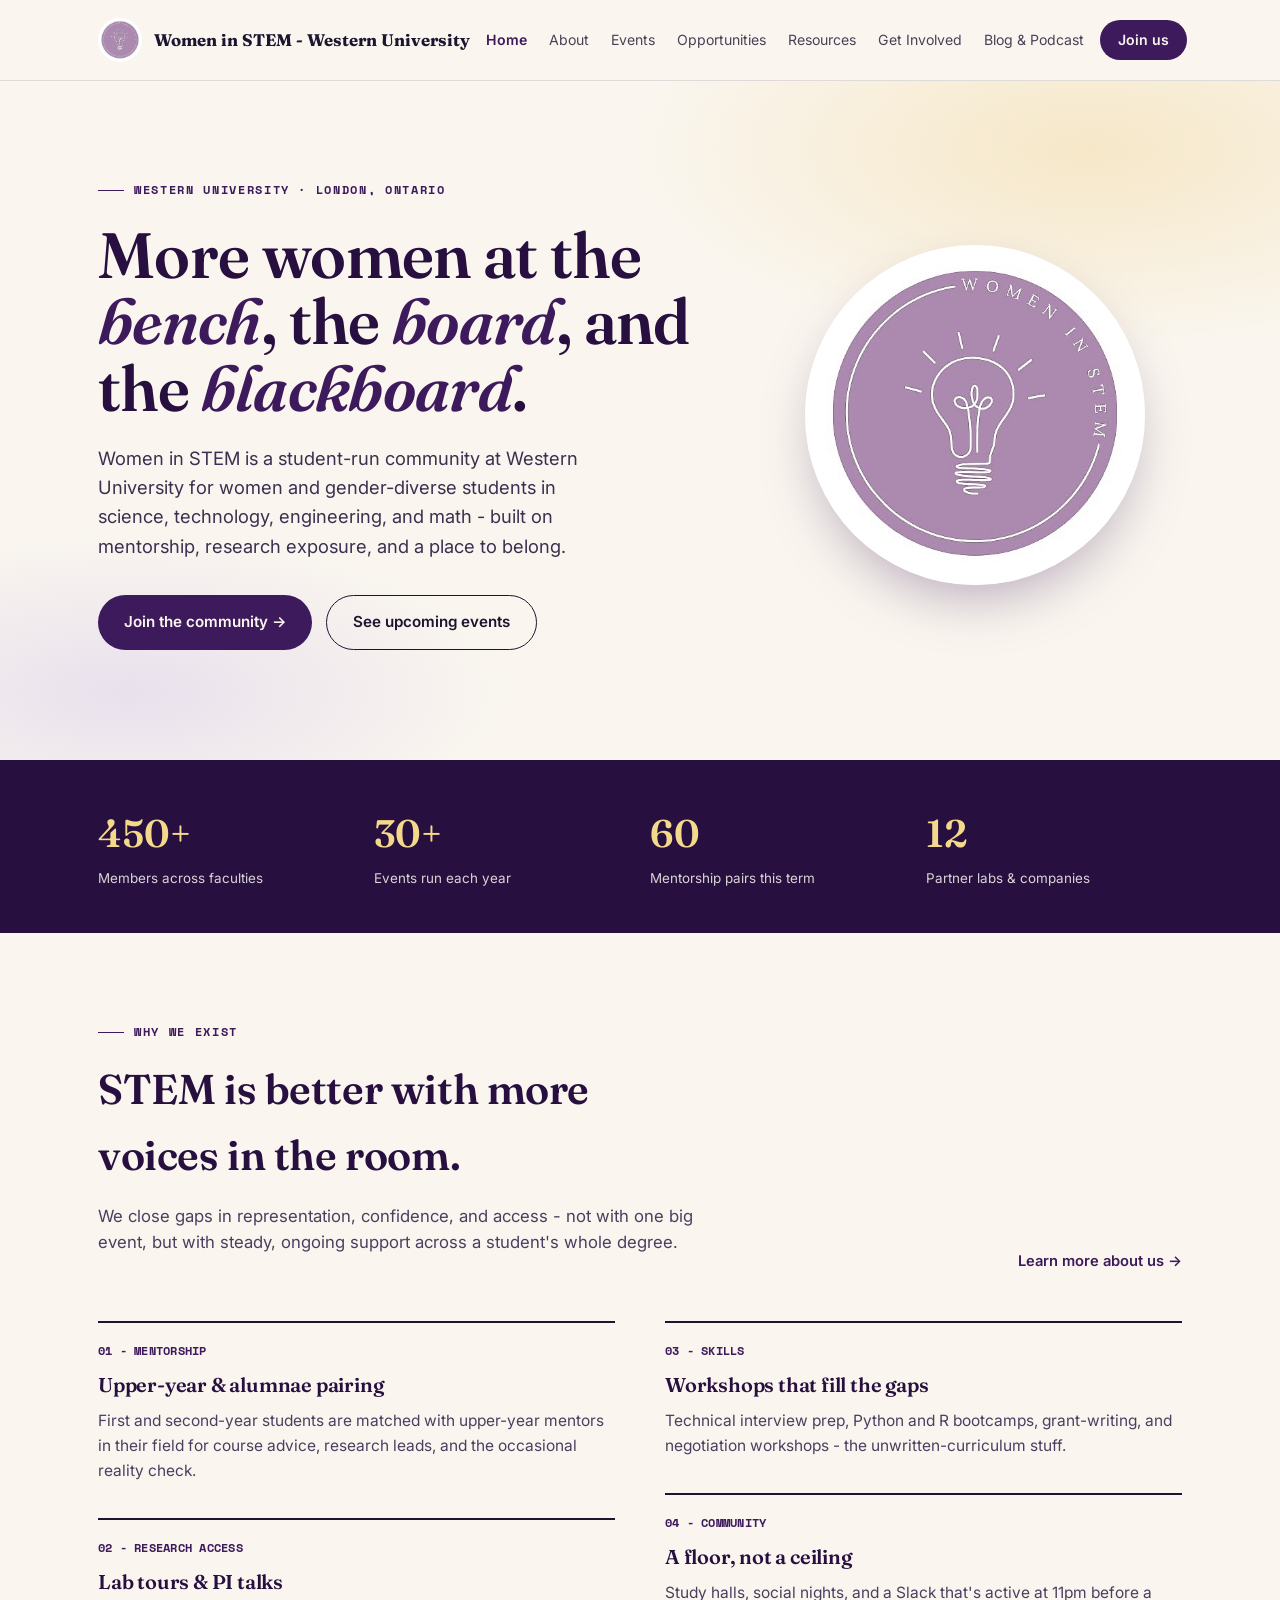
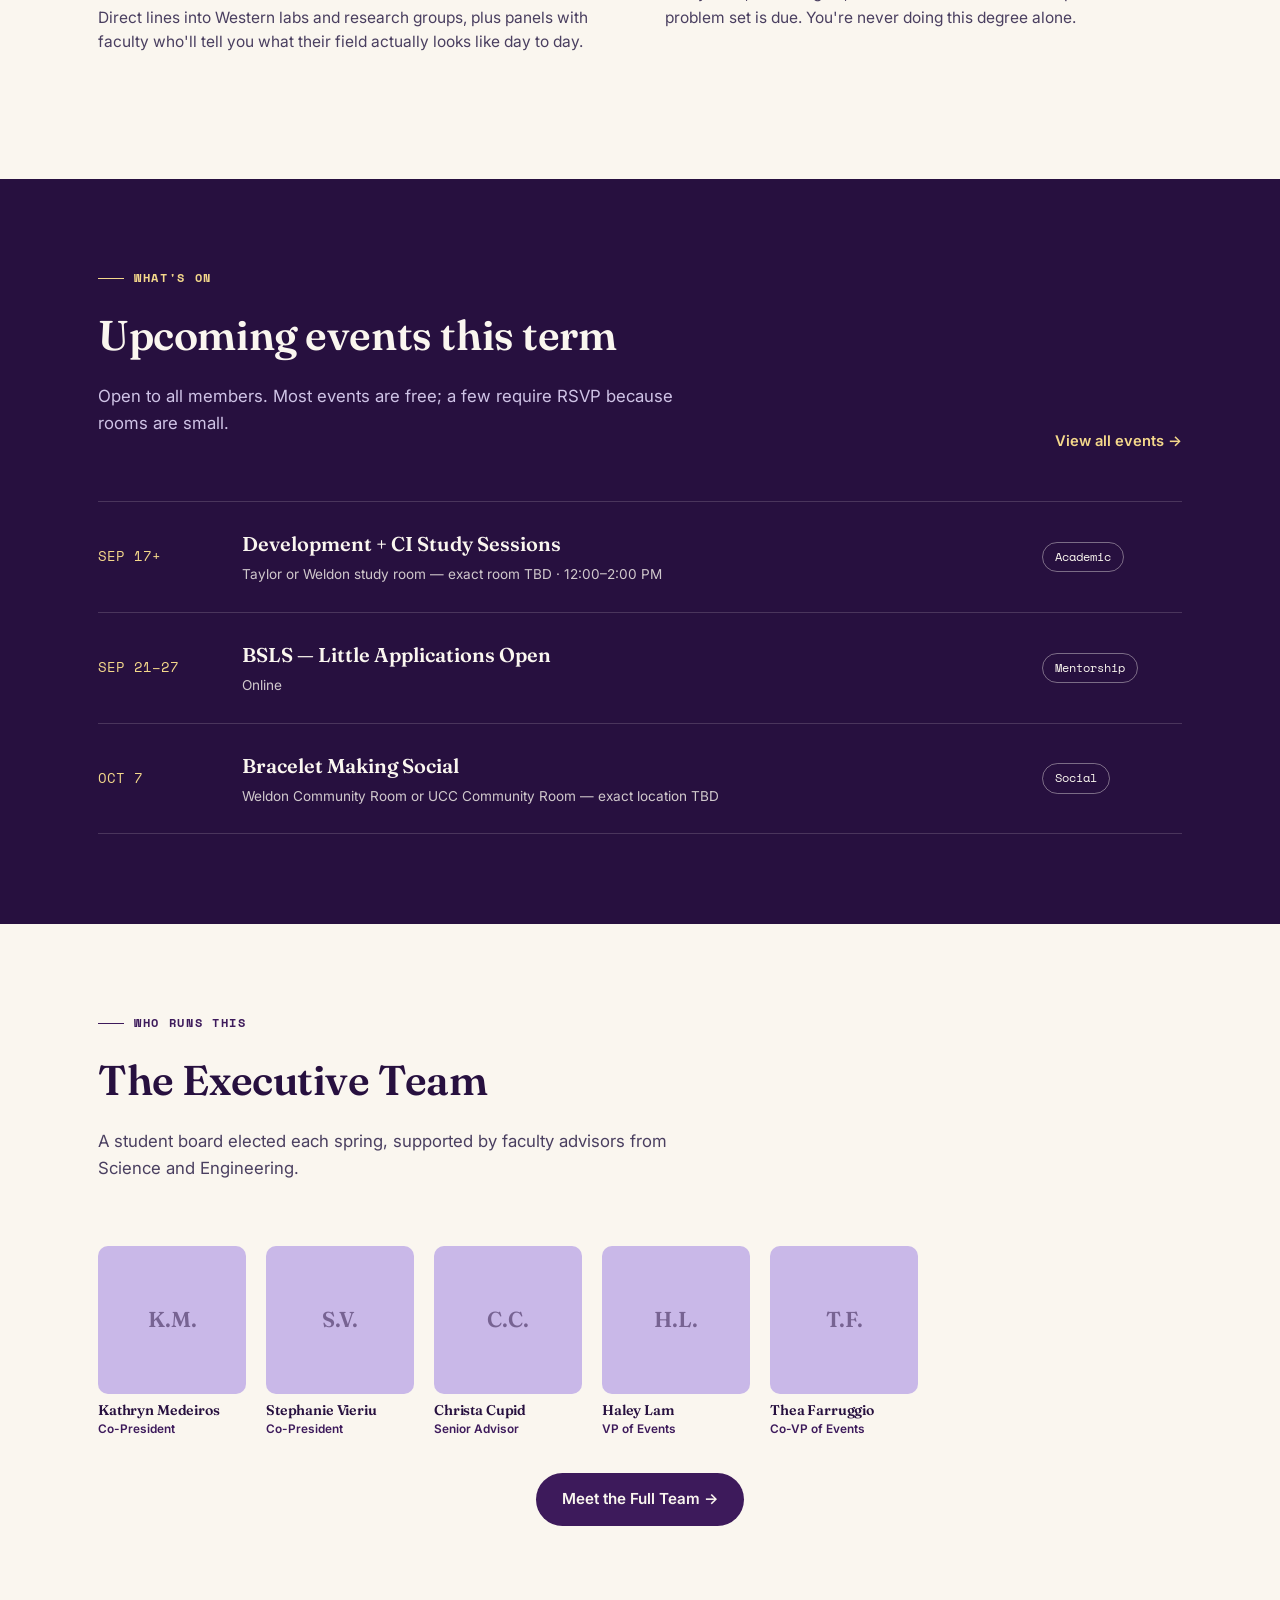
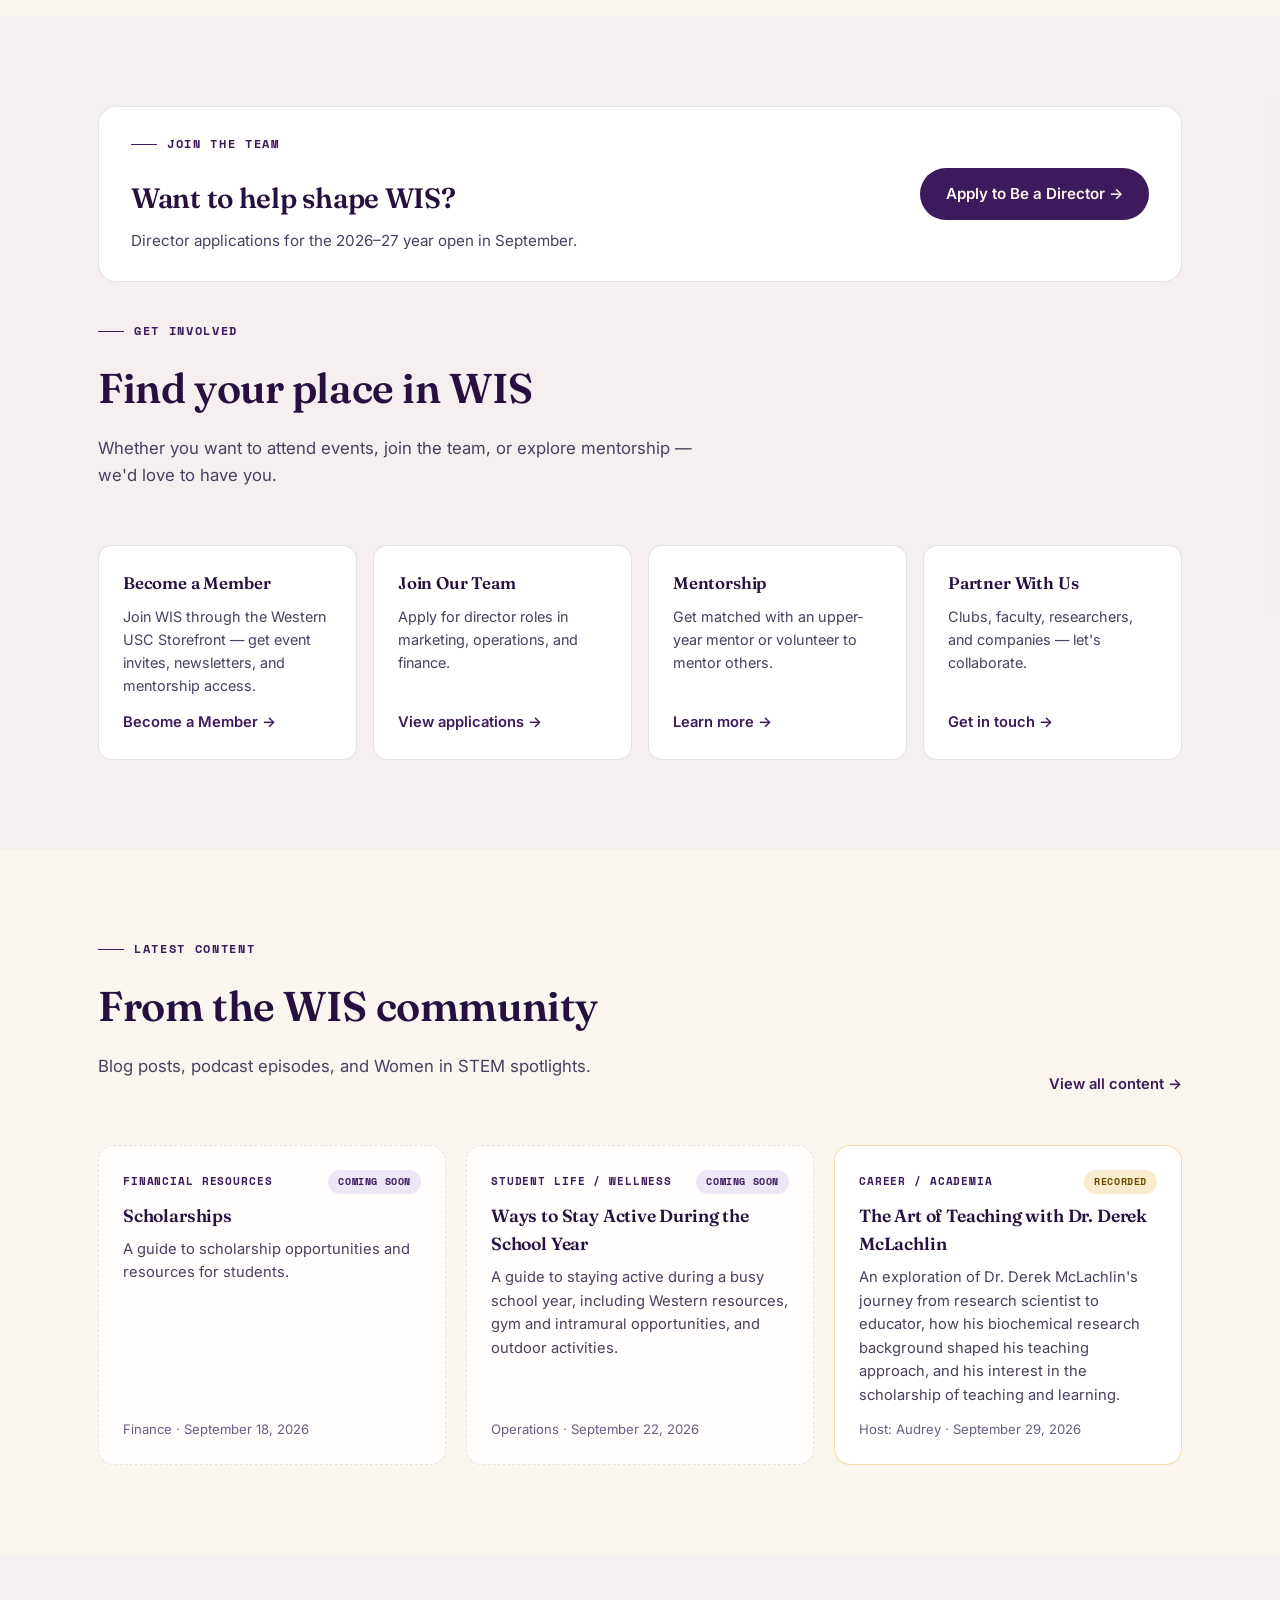
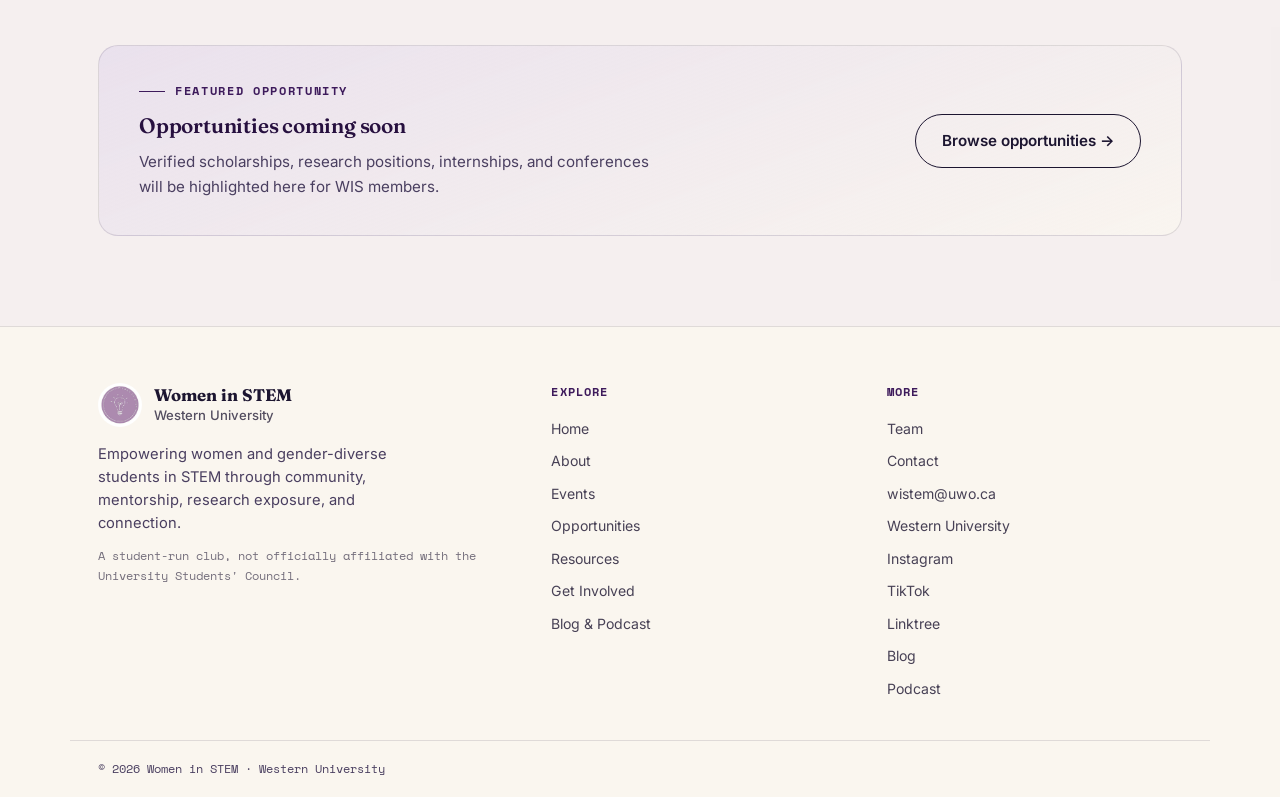
==== commit c8507668: "Update Women in STEM website" ====
--- a/index.html
+++ b/index.html
@@ -3,583 +3,143 @@
 <head>
 <meta charset="UTF-8">
 <meta name="viewport" content="width=device-width, initial-scale=1.0">
-<title>Women in STEM - Western University</title>
-<meta name="description" content="Women in STEM at Western University - community, mentorship, and events for women and gender-diverse students in science, technology, engineering, and math.">
-<link rel="icon" href="images/logo.png" type="image/png">
-<link rel="apple-touch-icon" href="images/logo.png">
+<title>Women in STEM | Western University</title>
+<meta name="description" content="Women in STEM at Western University — community, mentorship, and events for women and gender-diverse students in science, technology, engineering, and math.">
+<link rel="icon" href="images/logo/classic_logo.jpg" type="image/jpeg">
+<link rel="apple-touch-icon" href="images/logo/classic_logo.jpg">
 <link rel="preconnect" href="https://fonts.googleapis.com">
 <link rel="preconnect" href="https://fonts.gstatic.com" crossorigin>
 <link href="https://fonts.googleapis.com/css2?family=Fraunces:ital,opsz,wght@0,9..144,300..900;1,9..144,300..900&family=Inter:wght@400;500;600;700&family=Space+Mono:wght@400;700&display=swap" rel="stylesheet">
-<style>
-  :root{
-    --ink:#1C1530;
-    --purple:#3D1A5B;
-    --purple-deep:#27103F;
-    --gold:#E8B33D;
-    --gold-soft:#F4D88B;
-    --cream:#FAF6EF;
-    --lavender:#C9B8E8;
-    --line: rgba(28,21,48,0.12);
-    --max: 1140px;
-  }
-  *{box-sizing:border-box;}
-  html{scroll-behavior:smooth;}
-  body{
-    margin:0;
-    background:var(--cream);
-    color:var(--ink);
-    font-family:'Inter', sans-serif;
-    font-size:16px;
-    line-height:1.6;
-    -webkit-font-smoothing:antialiased;
-  }
-  h1,h2,h3{
-    font-family:'Fraunces', serif;
-    font-weight:600;
-    margin:0;
-    letter-spacing:-0.01em;
-  }
-  .mono{
-    font-family:'Space Mono', monospace;
-    letter-spacing:0.02em;
-  }
-  a{color:inherit; text-decoration:none;}
-  img{max-width:100%;display:block;}
-  .wrap{max-width:var(--max); margin:0 auto; padding:0 28px;}
-  :focus-visible{outline:3px solid var(--purple); outline-offset:2px;}
-
-  /* NAV */
-  header{
-    position:sticky; top:0; z-index:50;
-    background:rgba(250,246,239,0.92);
-    backdrop-filter:blur(8px);
-    border-bottom:1px solid var(--line);
-  }
-  nav{
-    display:flex; align-items:center; justify-content:space-between;
-    padding:18px 28px;
-    max-width:var(--max); margin:0 auto;
-  }
-  .brand{display:flex; align-items:center; gap:12px; font-family:'Fraunces',serif; font-weight:700; font-size:1.05rem;}
-  .brand-logo{
-    width:44px; height:44px; border-radius:50%;
-    object-fit:cover; flex-shrink:0;
-  }
-  .brand-text{line-height:1.2;}
-  .brand-sub{font-size:0.82rem; font-weight:500; opacity:0.75; font-family:'Inter',sans-serif;}
-  .navlinks{display:flex; gap:28px; font-size:0.92rem;}
-  .navlinks a{text-decoration:none; opacity:0.8; transition:opacity .2s;}
-  .navlinks a:hover{opacity:1;}
-  .nav-cta{
-    background:var(--purple); color:var(--cream); padding:9px 18px; border-radius:999px;
-    font-size:0.88rem; font-weight:600; text-decoration:none; white-space:nowrap;
-  }
-  .menu-btn{display:none; background:none; border:none; cursor:pointer; padding:6px;}
-  .menu-btn span{display:block; width:22px; height:2px; background:var(--ink); margin:5px 0;}
-
-  /* HERO */
-  .hero{
-    position:relative; overflow:hidden;
-    padding:100px 0 110px;
-    background:
-      radial-gradient(ellipse 60% 50% at 85% 10%, rgba(232,179,61,0.22), transparent 60%),
-      radial-gradient(ellipse 50% 40% at 10% 90%, rgba(201,184,232,0.35), transparent 60%);
-  }
-  .hero-grid{display:grid; grid-template-columns: 1.2fr 0.8fr; gap:50px; align-items:center;}
-  .eyebrow{
-    font-family:'Space Mono',monospace; text-transform:uppercase; font-size:0.74rem;
-    letter-spacing:0.14em; color:var(--purple); font-weight:700;
-    display:flex; align-items:center; gap:10px; margin-bottom:22px;
-  }
-  .eyebrow::before{content:''; width:26px; height:1px; background:var(--purple);}
-  .hero h1{
-    font-size:clamp(2.6rem, 5vw, 4.1rem);
-    line-height:1.04;
-    color:var(--purple-deep);
-  }
-  .hero h1 em{
-    font-style:italic; color:var(--purple);
-    position:relative;
-  }
-  .hero p.lede{
-    margin-top:22px; font-size:1.15rem; max-width:480px; color:#3a3050;
-  }
-  .hero-actions{display:flex; gap:14px; margin-top:34px; flex-wrap:wrap;}
-  .btn-primary{
-    background:var(--purple); color:var(--cream); padding:14px 26px; border-radius:999px;
-    text-decoration:none; font-weight:600; font-size:0.95rem; display:inline-flex; align-items:center; gap:8px;
-    transition:transform .15s ease, background .2s;
-  }
-  .btn-primary:hover{transform:translateY(-2px); background:var(--purple-deep);}
-  .btn-secondary{
-    border:1.5px solid var(--ink); padding:14px 26px; border-radius:999px;
-    text-decoration:none; font-weight:600; font-size:0.95rem; color:var(--ink);
-    transition:background .2s;
-  }
-  .btn-secondary:hover{background:rgba(28,21,48,0.06);}
-
-  /* Hero logo */
-  .hero-logo{
-    display:flex; justify-content:center; align-items:center;
-  }
-  .hero-logo img{
-    width:min(340px, 100%);
-    border-radius:50%;
-    box-shadow:0 24px 60px -18px rgba(61,26,91,0.4);
-  }
-
-  /* STAT STRIP */
-  .stats{
-    border-top:1px solid var(--line); border-bottom:1px solid var(--line);
-    background:var(--purple-deep); color:var(--cream);
-  }
-  .stats .wrap{
-    display:grid; grid-template-columns:repeat(4,1fr);
-    padding:42px 28px;
-    gap:20px;
-  }
-  .stat-num{font-family:'Fraunces',serif; font-size:2.4rem; font-weight:600; color:var(--gold-soft);}
-  .stat-label{font-size:0.84rem; opacity:0.85; margin-top:4px;}
-
-  section{padding:90px 0;}
-  .section-head{max-width:620px; margin-bottom:56px;}
-  .section-head .eyebrow{margin-bottom:14px;}
-  .section-head h2{font-size:clamp(1.9rem,3.4vw,2.6rem); color:var(--purple-deep);}
-  .section-head p{margin-top:14px; color:#4a3f60; font-size:1.05rem;}
-
-  /* ABOUT / MISSION */
-  .about-grid{display:grid; grid-template-columns:1fr 1fr; gap:50px; align-items:start;}
-  .pillar{
-    border-top:2px solid var(--ink); padding-top:18px; margin-bottom:34px;
-  }
-  .pillar .mono{font-size:0.78rem; color:var(--purple); font-weight:700;}
-  .pillar h3{font-size:1.25rem; margin-top:8px; margin-bottom:8px; color:var(--purple-deep);}
-  .pillar p{margin:0; color:#4a3f60; font-size:0.97rem;}
-
-  /* EVENTS */
-  .events{background:var(--purple-deep); color:var(--cream);}
-  .events .section-head h2{color:var(--cream);}
-  .events .section-head p{color:#cfc3e6;}
-  .events .eyebrow{color:var(--gold-soft);}
-  .events .eyebrow::before{background:var(--gold-soft);}
-  .event-list{display:flex; flex-direction:column;}
-  .event-row{
-    display:grid; grid-template-columns:120px 1fr 140px; gap:24px; align-items:center;
-    padding:26px 0; border-bottom:1px solid rgba(250,246,239,0.16);
-  }
-  .event-row:first-child{border-top:1px solid rgba(250,246,239,0.16);}
-  .event-date{font-family:'Space Mono',monospace; font-size:0.85rem; color:var(--gold-soft);}
-  .event-title{font-family:'Fraunces',serif; font-size:1.25rem; font-weight:600;}
-  .event-meta{font-size:0.85rem; opacity:0.8; margin-top:4px;}
-  .event-tag{
-    justify-self:start; font-family:'Space Mono',monospace; font-size:0.72rem;
-    border:1px solid rgba(250,246,239,0.4); padding:5px 12px; border-radius:999px;
-    white-space:nowrap;
-  }
-
-  /* TEAM */
-  .team-group{margin-top:44px;}
-  .team-group:first-of-type{margin-top:0;}
-  .team-group-title{
-    font-family:'Space Mono',monospace; font-size:0.72rem; font-weight:700;
-    text-transform:uppercase; letter-spacing:0.12em; color:var(--purple);
-    margin:0 0 14px; padding-bottom:10px; border-bottom:1px solid var(--line);
-  }
-  .team-grid{
-    display:grid;
-    grid-template-columns:repeat(auto-fill, 132px);
-    gap:14px;
-    justify-content:start;
-  }
-  .person{}
-  .person-photo{
-    aspect-ratio:1; width:100%; border-radius:10px; background:var(--lavender);
-    margin:0 0 8px; position:relative; overflow:hidden;
-    display:flex; align-items:center; justify-content:center;
-  }
-  .person-photo span{font-family:'Fraunces',serif; font-size:1.35rem; font-weight:600; color:var(--purple-deep); opacity:0.5;}
-  .person h3{font-size:0.88rem; color:var(--purple-deep); line-height:1.25;}
-  .person .role{font-size:0.74rem; color:var(--purple); font-weight:600; margin-top:2px; line-height:1.3;}
-  .person .field{font-family:'Space Mono',monospace; font-size:0.74rem; color:#6a5d82; margin-top:8px;}
-
-  /* JOIN */
-  .join{
-    background:linear-gradient(160deg, var(--gold-soft) 0%, var(--gold) 100%);
-    border-radius:28px; padding:64px 50px;
-    max-width:720px;
-  }
-  .join h2{font-size:clamp(1.8rem,3vw,2.4rem); color:var(--purple-deep);}
-  .join p{color:#4a3320; margin-top:14px; max-width:520px; font-size:1.05rem;}
-  .join .btn-primary{margin-top:28px;}
-
-  /* DIRECTOR APPLICATIONS */
-  .apply-grid{display:grid; grid-template-columns:repeat(3, 1fr); gap:20px;}
-  .apply-card{
-    border:1.5px solid var(--line); border-radius:18px; padding:28px 24px;
-    background:#fff; transition:transform .15s ease, border-color .2s, box-shadow .2s;
-    display:flex; flex-direction:column; gap:8px;
-  }
-  .apply-card:hover{
-    transform:translateY(-3px); border-color:var(--purple);
-    box-shadow:0 12px 32px -12px rgba(61,26,91,0.2);
-  }
-  .apply-card .mono{font-size:0.72rem; color:var(--purple); font-weight:700;}
-  .apply-card h3{font-size:1.15rem; color:var(--purple-deep);}
-  .apply-card p{font-size:0.92rem; color:#4a3f60; margin:0; flex:1;}
-  .apply-link{
-    margin-top:14px; font-size:0.88rem; font-weight:600; color:var(--purple);
-  }
-
-  footer{padding:50px 0 36px; border-top:1px solid var(--line);}
-  .footer-grid{display:flex; justify-content:space-between; align-items:flex-end; flex-wrap:wrap; gap:24px;}
-  .footer-links{display:flex; gap:22px; font-size:0.88rem;}
-  .footer-links a{text-decoration:none; opacity:0.75;}
-  .footer-links a:hover{opacity:1;}
-  .footer-small{font-size:0.78rem; opacity:0.6; margin-top:10px; font-family:'Space Mono',monospace;}
-
-  @media (max-width: 860px){
-    .navlinks{display:none;}
-    .menu-btn{display:block;}
-    .hero-grid{grid-template-columns:1fr;}
-    .hero-logo{order:-1; max-width:280px; margin:0 auto;}
-    .about-grid{grid-template-columns:1fr;}
-    .stats .wrap{grid-template-columns:repeat(2,1fr);}
-    .team-grid{grid-template-columns:repeat(auto-fill, 120px); gap:12px;}
-    .event-row{grid-template-columns:1fr; gap:8px;}
-    .apply-grid{grid-template-columns:1fr;}
-    .join{padding:42px 26px;}
-  }
-  @media (prefers-reduced-motion: reduce){
-    html{scroll-behavior:auto;}
-    *{transition:none !important;}
-  }
-</style>
+<link rel="stylesheet" href="css/styles.css">
 </head>
 <body>
 
-<header>
-  <nav>
-    <a class="brand" href="#" aria-label="Women in STEM at Western University">
-      <img class="brand-logo" src="images/logo.png" alt="Women in STEM logo">
-      <span class="brand-text">Women in STEM - Western University</span>
-    </a>
-    <div class="navlinks">
-      <a href="#about">Mission</a>
-      <a href="#events">Events</a>
-      <a href="#team">Team</a>
-      <a href="#apply">Apply</a>
-      <a href="#join">Join</a>
-    </div>
-    <a class="nav-cta" href="https://westernu.campuslabs.ca/engage/organization/womenstem" target="_blank" rel="noopener noreferrer">Join us</a>
-  </nav>
-</header>
+<div id="site-header"></div>
 
+<main id="main">
 <section class="hero">
   <div class="wrap hero-grid">
     <div>
-      <div class="eyebrow">Western University · London, Ontario</div>
-      <h1>More women at the <em>bench</em>, the <em>board</em>, and the <em>blackboard</em>.</h1>
-      <p class="lede">Women in STEM is a student-run community at Western University for women and gender-diverse students in science, technology, engineering, and math - built on mentorship, research exposure, and a place to belong.</p>
+      <div class="eyebrow" id="hero-location"></div>
+      <h1 id="hero-headline"></h1>
+      <p class="lede" id="hero-lede"></p>
       <div class="hero-actions">
-        <a class="btn-primary" href="https://westernu.campuslabs.ca/engage/organization/womenstem" target="_blank" rel="noopener noreferrer">Join the community →</a>
-        <a class="btn-secondary" href="#events">See upcoming events</a>
+        <a class="btn-primary" id="hero-join-btn" href="#" target="_blank" rel="noopener noreferrer">Join the community →</a>
+        <a class="btn-secondary" href="events.html">See upcoming events</a>
       </div>
     </div>
     <div class="hero-logo">
-      <img src="images/logo.png" alt="Women in STEM logo">
+      <img id="hero-logo" src="" alt="Women in STEM logo">
     </div>
   </div>
 </section>
 
 <div class="stats">
-  <div class="wrap">
-    <div>
-      <div class="stat-num">450+</div>
-      <div class="stat-label">Members across faculties</div>
-    </div>
-    <div>
-      <div class="stat-num">30+</div>
-      <div class="stat-label">Events run each year</div>
-    </div>
-    <div>
-      <div class="stat-num">60</div>
-      <div class="stat-label">Mentorship pairs this term</div>
-    </div>
-    <div>
-      <div class="stat-num">12</div>
-      <div class="stat-label">Partner labs &amp; companies</div>
-    </div>
-  </div>
+  <div class="wrap" id="stats-strip"></div>
 </div>
 
 <section id="about">
   <div class="wrap">
-    <div class="section-head">
-      <div class="eyebrow">Why we exist</div>
-      <h2>STEM is better with more voices in the room.</h2>
-      <p>We close gaps in representation, confidence, and access - not with one big event, but with steady, ongoing support across a student's whole degree.</p>
+    <div class="section-head-row">
+      <div class="section-head">
+        <div class="eyebrow" id="mission-eyebrow"></div>
+        <h2 id="mission-title"></h2>
+        <p id="mission-description"></p>
+      </div>
+      <a class="btn-text" href="about.html">Learn more about us →</a>
     </div>
-    <div class="about-grid">
-      <div>
-        <div class="pillar">
-          <div class="mono">01 - MENTORSHIP</div>
-          <h3>Upper-year &amp; alumnae pairing</h3>
-          <p>First and second-year students are matched with upper-year mentors in their field for course advice, research leads, and the occasional reality check.</p>
-        </div>
-        <div class="pillar">
-          <div class="mono">02 - RESEARCH ACCESS</div>
-          <h3>Lab tours &amp; PI talks</h3>
-          <p>Direct lines into Western labs and research groups, plus panels with faculty who'll tell you what their field actually looks like day to day.</p>
-        </div>
-      </div>
-      <div>
-        <div class="pillar">
-          <div class="mono">03 - SKILLS</div>
-          <h3>Workshops that fill the gaps</h3>
-          <p>Technical interview prep, Python and R bootcamps, grant-writing, and negotiation workshops - the unwritten-curriculum stuff.</p>
-        </div>
-        <div class="pillar">
-          <div class="mono">04 - COMMUNITY</div>
-          <h3>A floor, not a ceiling</h3>
-          <p>Study halls, social nights, and a Slack that's active at 11pm before a problem set is due. You're never doing this degree alone.</p>
-        </div>
-      </div>
-    </div>
+    <div class="about-grid" id="pillars"></div>
   </div>
 </section>
 
 <section class="events" id="events">
   <div class="wrap">
-    <div class="section-head">
-      <div class="eyebrow">What's on</div>
-      <h2>Upcoming events this term</h2>
-      <p>Open to all members. Most events are free; a few require RSVP because rooms are small.</p>
+    <div class="section-head-row">
+      <div class="section-head">
+        <div class="eyebrow">What's on</div>
+        <h2>Upcoming events this term</h2>
+        <p>Open to all members. Most events are free; a few require RSVP because rooms are small.</p>
+      </div>
+      <a class="btn-text btn-text-on-dark" href="events.html">View all events →</a>
     </div>
-    <div class="event-list">
-      <div class="event-row">
-        <div class="event-date">SEP 18</div>
-        <div>
-          <div class="event-title">Welcome Back Mixer</div>
-          <div class="event-meta">Western Science Centre, Atrium - 6:00 PM</div>
-        </div>
-        <div class="event-tag">Social</div>
-      </div>
-      <div class="event-row">
-        <div class="event-date">OCT 02</div>
-        <div>
-          <div class="event-title">Cracking the Technical Interview</div>
-          <div class="event-meta">Thompson Engineering Building, Rm 1300 - RSVP required</div>
-        </div>
-        <div class="event-tag">Workshop</div>
-      </div>
-      <div class="event-row">
-        <div class="event-date">OCT 21</div>
-        <div>
-          <div class="event-title">Lab Crawl: Robarts Research Institute</div>
-          <div class="event-meta">Robarts Research Institute - limited to 25 spots</div>
-        </div>
-        <div class="event-tag">Tour</div>
-      </div>
-      <div class="event-row">
-        <div class="event-date">NOV 14</div>
-        <div>
-          <div class="event-title">Women in Engineering Panel</div>
-          <div class="event-meta">Spencer Engineering Building - 5:30 PM</div>
-        </div>
-        <div class="event-tag">Panel</div>
-      </div>
-    </div>
+    <div class="event-list" id="event-list"></div>
   </div>
 </section>
 
 <section id="team">
   <div class="wrap">
-    <div class="section-head">
-      <div class="eyebrow">Who runs this</div>
-      <h2>The Executive Team</h2>
-      <p>A student board elected each spring, supported by faculty advisors from Science and Engineering.</p>
-    </div>
-    <div class="team-group">
-      <h3 class="team-group-title">Leadership</h3>
-      <div class="team-grid">
-        <div class="person">
-          <div class="person-photo"><span>K.M.</span></div>
-          <h3>Kathryn Medeiros</h3>
-          <div class="role">Co-President</div>
-        </div>
-        <div class="person">
-          <div class="person-photo"><span>S.V.</span></div>
-          <h3>Stephanie Vieriu</h3>
-          <div class="role">Co-President</div>
-        </div>
-        <div class="person">
-          <div class="person-photo"><span>C.C.</span></div>
-          <h3>Christa Cupid</h3>
-          <div class="role">Senior Advisor</div>
-        </div>
+    <div class="section-head-row">
+      <div class="section-head">
+        <div class="eyebrow">Who runs this</div>
+        <h2>The Executive Team</h2>
+        <p>A student board elected each spring, supported by faculty advisors from Science and Engineering.</p>
       </div>
     </div>
-
-    <div class="team-group">
-      <h3 class="team-group-title">Events</h3>
-      <div class="team-grid">
-        <div class="person">
-          <div class="person-photo"><span>H.L.</span></div>
-          <h3>Haley Lam</h3>
-          <div class="role">VP of Events</div>
-        </div>
-        <div class="person">
-          <div class="person-photo"><span>T.F.</span></div>
-          <h3>Thea Farruggio</h3>
-          <div class="role">Co-VP of Events</div>
-        </div>
-      </div>
-    </div>
-
-    <div class="team-group">
-      <h3 class="team-group-title">Finance</h3>
-      <div class="team-grid">
-        <div class="person">
-          <div class="person-photo"><span>S.A.</span></div>
-          <h3>Sia Andros</h3>
-          <div class="role">Co-VP Finance</div>
-        </div>
-        <div class="person">
-          <div class="person-photo"><span>E.C.</span></div>
-          <h3>Elle Coene</h3>
-          <div class="role">Co-VP Finance</div>
-        </div>
-      </div>
-    </div>
-
-    <div class="team-group">
-      <h3 class="team-group-title">Operations</h3>
-      <div class="team-grid">
-        <div class="person">
-          <div class="person-photo"><span>A.T.</span></div>
-          <h3>Audrey Tsang</h3>
-          <div class="role">Co-VP of Operations</div>
-        </div>
-        <div class="person">
-          <div class="person-photo"><span>J.W.</span></div>
-          <h3>Julia Wills</h3>
-          <div class="role">Co-VP of Operations</div>
-        </div>
-      </div>
-    </div>
-
-    <div class="team-group">
-      <h3 class="team-group-title">Marketing</h3>
-      <div class="team-grid">
-        <div class="person">
-          <div class="person-photo"><span>E.K.</span></div>
-          <h3>Emily Kenoski</h3>
-          <div class="role">Co-VP Marketing</div>
-        </div>
-        <div class="person">
-          <div class="person-photo"><span>L.P.</span></div>
-          <h3>Lucy Pavlovic</h3>
-          <div class="role">Co-VP Marketing</div>
-        </div>
-      </div>
-    </div>
-
-    <div class="team-group">
-      <h3 class="team-group-title">Development</h3>
-      <div class="team-grid">
-        <div class="person">
-          <div class="person-photo"><span>M.R.</span></div>
-          <h3>Madison Ruddy</h3>
-          <div class="role">Co-VP Development</div>
-        </div>
-        <div class="person">
-          <div class="person-photo"><span>H.L.</span></div>
-          <h3>Hailey Liu</h3>
-          <div class="role">Co-VP of Developments</div>
-        </div>
-      </div>
-    </div>
-
-    <div class="team-group">
-      <h3 class="team-group-title">Community Inclusion</h3>
-      <div class="team-grid">
-        <div class="person">
-          <div class="person-photo"><span>A.O.</span></div>
-          <h3>Ashley Oswald</h3>
-          <div class="role">VP Community Inclusion</div>
-        </div>
-        <div class="person">
-          <div class="person-photo"><span>M.S.</span></div>
-          <h3>Mufliha Fatimah Said</h3>
-          <div class="role">VP Community Inclusion</div>
-        </div>
-      </div>
+    <div id="team-preview"></div>
+    <div class="section-cta">
+      <a class="btn-primary" href="team.html">Meet the Full Team →</a>
     </div>
   </div>
 </section>
 
-<section id="apply">
+<section class="bg-alt" id="get-involved">
   <div class="wrap">
+    <div id="director-recruitment-callout"></div>
     <div class="section-head">
       <div class="eyebrow">Get involved</div>
-      <h2>Apply to join the executive team</h2>
-      <p>We're recruiting directors for marketing, operations, and finance. Choose a role below to fill out an application.</p>
+      <h2>Find your place in WIS</h2>
+      <p>Whether you want to attend events, join the team, or explore mentorship — we'd love to have you.</p>
     </div>
-    <div class="apply-grid">
-      <a class="apply-card" href="#" target="_blank" rel="noopener noreferrer">
-        <span class="mono">Marketing</span>
-        <h3>Director of Marketing</h3>
-        <p>Lead campaigns, social media, and brand outreach for the club.</p>
-        <span class="apply-link">Fill out application →</span>
-      </a>
-      <a class="apply-card" href="#" target="_blank" rel="noopener noreferrer">
-        <span class="mono">Operations</span>
-        <h3>Director of Operations</h3>
-        <p>Help run day-to-day club logistics, planning, and internal coordination.</p>
-        <span class="apply-link">Fill out application →</span>
-      </a>
-      <a class="apply-card" href="#" target="_blank" rel="noopener noreferrer">
-        <span class="mono">Finance</span>
-        <h3>Director of Finance</h3>
-        <p>Manage budgets, funding requests, and financial reporting for the team.</p>
-        <span class="apply-link">Fill out application →</span>
-      </a>
-    </div>
+    <div class="involve-grid" id="involve-grid"></div>
   </div>
 </section>
 
-<section id="join">
+<section id="content">
   <div class="wrap">
-    <div class="join">
-      <h2>Join Women in STEM</h2>
-      <p>Become a member through Western Link to get our newsletter, event invites, and access to mentorship matching and RSVPs.</p>
-      <a class="btn-primary" href="https://westernu.campuslabs.ca/engage/organization/womenstem" target="_blank" rel="noopener noreferrer">Join here on Western Link →</a>
+    <div class="section-head-row">
+      <div class="section-head">
+        <div class="eyebrow">Latest content</div>
+        <h2>From the WIS community</h2>
+        <p>Blog posts, podcast episodes, and Women in STEM spotlights.</p>
+      </div>
+      <a class="btn-text" href="blog.html">View all content →</a>
     </div>
+    <div id="latest-content"></div>
   </div>
 </section>
 
-<footer>
-  <div class="wrap footer-grid">
-    <div>
-      <div class="brand">
-        <img class="brand-logo" src="images/logo.png" alt="Women in STEM logo">
-        <div>
-          <div class="brand-text">Women in STEM</div>
-          <div class="brand-sub">Western University</div>
-        </div>
-      </div>
-      <div class="footer-small">A student-run club, not officially affiliated with the University Students' Council.</div>
-    </div>
-    <div class="footer-links">
-      <a href="#about">Mission</a>
-      <a href="#events">Events</a>
-      <a href="#team">Team</a>
-      <a href="#apply">Apply</a>
-      <a href="#join">Join</a>
-      <a href="mailto:wistem@uwo.ca">Contact</a>
-    </div>
+<section class="bg-alt" id="opportunity">
+  <div class="wrap">
+    <div id="featured-opportunity"></div>
   </div>
-</footer>
+</section>
+</main>
 
+<div id="site-footer"></div>
+
+<script src="js/data.js"></script>
+<script src="js/main.js"></script>
+<script>
+  initLayout("home");
+
+  document.getElementById("hero-location").textContent = WIS_DATA.site.location;
+  document.getElementById("hero-headline").innerHTML = WIS_DATA.hero.headline;
+  document.getElementById("hero-lede").textContent = WIS_DATA.hero.lede;
+  document.getElementById("hero-logo").src = WIS_DATA.links.logo;
+  document.getElementById("hero-join-btn").href = getMembershipUrl();
+
+  document.getElementById("mission-eyebrow").textContent = WIS_DATA.mission.eyebrow;
+  document.getElementById("mission-title").textContent = WIS_DATA.mission.title;
+  document.getElementById("mission-description").textContent = WIS_DATA.mission.description;
+
+  document.getElementById("stats-strip").innerHTML = renderStats();
+  document.getElementById("pillars").innerHTML = renderPillars();
+  document.getElementById("event-list").innerHTML = renderEvents(3);
+  document.getElementById("team-preview").innerHTML = renderTeamPreview();
+  document.getElementById("director-recruitment-callout").innerHTML = renderDirectorRecruitmentCallout();
+  document.getElementById("involve-grid").innerHTML = renderHomeInvolvePaths();
+  document.getElementById("latest-content").innerHTML = renderLatestContentPreview();
+  document.getElementById("featured-opportunity").innerHTML = renderFeaturedOpportunity();
+</script>
 </body>
 </html>
--- a/css/styles.css
+++ b/css/styles.css
@@ -0,0 +1,1253 @@
+:root {
+  --ink: #1C1530;
+  --purple: #3D1A5B;
+  --purple-deep: #27103F;
+  --gold: #E8B33D;
+  --gold-soft: #F4D88B;
+  --cream: #FAF6EF;
+  --lavender: #C9B8E8;
+  --line: rgba(28, 21, 48, 0.12);
+  --muted: #4a3f60;
+  --max: 1140px;
+}
+
+* { box-sizing: border-box; }
+
+html { scroll-behavior: smooth; }
+
+body {
+  margin: 0;
+  background: var(--cream);
+  color: var(--ink);
+  font-family: 'Inter', sans-serif;
+  font-size: 16px;
+  line-height: 1.6;
+  -webkit-font-smoothing: antialiased;
+  overflow-x: hidden;
+}
+
+h1, h2, h3 {
+  font-family: 'Fraunces', serif;
+  font-weight: 600;
+  margin: 0;
+  letter-spacing: -0.01em;
+}
+
+.mono {
+  font-family: 'Space Mono', monospace;
+  letter-spacing: 0.02em;
+}
+
+a { color: inherit; text-decoration: none; }
+img { max-width: 100%; display: block; }
+
+.wrap { max-width: var(--max); margin: 0 auto; padding: 0 28px; }
+
+:focus-visible { outline: 3px solid var(--purple); outline-offset: 2px; }
+
+.skip-link {
+  position: absolute;
+  top: -100px;
+  left: 16px;
+  background: var(--purple);
+  color: var(--cream);
+  padding: 10px 16px;
+  border-radius: 8px;
+  z-index: 100;
+  font-weight: 600;
+}
+
+.skip-link:focus { top: 16px; }
+
+/* NAV */
+header {
+  position: sticky;
+  top: 0;
+  z-index: 50;
+  background: rgba(250, 246, 239, 0.92);
+  backdrop-filter: blur(8px);
+  border-bottom: 1px solid var(--line);
+}
+
+nav {
+  display: flex;
+  align-items: center;
+  justify-content: space-between;
+  padding: 18px 28px;
+  max-width: var(--max);
+  margin: 0 auto;
+  gap: 16px;
+}
+
+.brand {
+  display: flex;
+  align-items: center;
+  gap: 12px;
+  font-family: 'Fraunces', serif;
+  font-weight: 700;
+  font-size: 1.05rem;
+  flex-shrink: 0;
+}
+
+.brand-logo {
+  width: 44px;
+  height: 44px;
+  border-radius: 50%;
+  object-fit: cover;
+  flex-shrink: 0;
+}
+
+.brand-text { line-height: 1.2; }
+
+.brand-sub {
+  font-size: 0.82rem;
+  font-weight: 500;
+  opacity: 0.75;
+  font-family: 'Inter', sans-serif;
+}
+
+.navlinks {
+  display: flex;
+  gap: 22px;
+  font-size: 0.88rem;
+  align-items: center;
+}
+
+.navlinks a {
+  text-decoration: none;
+  opacity: 0.8;
+  transition: opacity 0.2s;
+  white-space: nowrap;
+}
+
+.navlinks a:hover,
+.navlinks a.active { opacity: 1; }
+
+.navlinks a.active { color: var(--purple); font-weight: 600; }
+
+.nav-cta {
+  background: var(--purple);
+  color: var(--cream);
+  padding: 9px 18px;
+  border-radius: 999px;
+  font-size: 0.88rem;
+  font-weight: 600;
+  text-decoration: none;
+  white-space: nowrap;
+  flex-shrink: 0;
+}
+
+.menu-btn {
+  display: none;
+  background: none;
+  border: none;
+  cursor: pointer;
+  padding: 6px;
+  flex-shrink: 0;
+}
+
+.menu-btn span {
+  display: block;
+  width: 22px;
+  height: 2px;
+  background: var(--ink);
+  margin: 5px 0;
+  transition: transform 0.2s, opacity 0.2s;
+}
+
+.menu-btn[aria-expanded="true"] span:nth-child(1) { transform: translateY(7px) rotate(45deg); }
+.menu-btn[aria-expanded="true"] span:nth-child(2) { opacity: 0; }
+.menu-btn[aria-expanded="true"] span:nth-child(3) { transform: translateY(-7px) rotate(-45deg); }
+
+.mobile-nav {
+  display: none;
+  flex-direction: column;
+  gap: 4px;
+  padding: 0 28px 20px;
+  max-width: var(--max);
+  margin: 0 auto;
+}
+
+.mobile-nav.open { display: flex; }
+
+.mobile-nav a {
+  padding: 12px 0;
+  border-bottom: 1px solid var(--line);
+  font-weight: 500;
+}
+
+.mobile-nav a.active { color: var(--purple); font-weight: 700; }
+
+.mobile-nav .nav-cta-mobile {
+  margin-top: 8px;
+  text-align: center;
+  background: var(--purple);
+  color: var(--cream);
+  padding: 12px 18px;
+  border-radius: 999px;
+  font-weight: 600;
+  border-bottom: none;
+}
+
+/* HERO */
+.hero {
+  position: relative;
+  overflow: hidden;
+  padding: 100px 0 110px;
+  background:
+    radial-gradient(ellipse 60% 50% at 85% 10%, rgba(232, 179, 61, 0.22), transparent 60%),
+    radial-gradient(ellipse 50% 40% at 10% 90%, rgba(201, 184, 232, 0.35), transparent 60%);
+}
+
+.hero-grid {
+  display: grid;
+  grid-template-columns: 1.2fr 0.8fr;
+  gap: 50px;
+  align-items: center;
+}
+
+.eyebrow {
+  font-family: 'Space Mono', monospace;
+  text-transform: uppercase;
+  font-size: 0.74rem;
+  letter-spacing: 0.14em;
+  color: var(--purple);
+  font-weight: 700;
+  display: flex;
+  align-items: center;
+  gap: 10px;
+  margin-bottom: 22px;
+}
+
+.eyebrow::before {
+  content: '';
+  width: 26px;
+  height: 1px;
+  background: var(--purple);
+}
+
+.hero h1 {
+  font-size: clamp(2.6rem, 5vw, 4.1rem);
+  line-height: 1.04;
+  color: var(--purple-deep);
+}
+
+.hero h1 em {
+  font-style: italic;
+  color: var(--purple);
+  position: relative;
+}
+
+.hero p.lede {
+  margin-top: 22px;
+  font-size: 1.15rem;
+  max-width: 480px;
+  color: #3a3050;
+}
+
+.hero-actions {
+  display: flex;
+  gap: 14px;
+  margin-top: 34px;
+  flex-wrap: wrap;
+}
+
+.btn-primary {
+  background: var(--purple);
+  color: var(--cream);
+  padding: 14px 26px;
+  border-radius: 999px;
+  text-decoration: none;
+  font-weight: 600;
+  font-size: 0.95rem;
+  display: inline-flex;
+  align-items: center;
+  gap: 8px;
+  transition: transform 0.15s ease, background 0.2s;
+}
+
+.btn-primary:hover { transform: translateY(-2px); background: var(--purple-deep); }
+
+.btn-secondary {
+  border: 1.5px solid var(--ink);
+  padding: 14px 26px;
+  border-radius: 999px;
+  text-decoration: none;
+  font-weight: 600;
+  font-size: 0.95rem;
+  color: var(--ink);
+  transition: background 0.2s;
+}
+
+.btn-secondary:hover { background: rgba(28, 21, 48, 0.06); }
+
+.hero-logo {
+  display: flex;
+  justify-content: center;
+  align-items: center;
+}
+
+.hero-logo img {
+  width: min(340px, 100%);
+  border-radius: 50%;
+  box-shadow: 0 24px 60px -18px rgba(61, 26, 91, 0.4);
+}
+
+/* STAT STRIP */
+.stats {
+  border-top: 1px solid var(--line);
+  border-bottom: 1px solid var(--line);
+  background: var(--purple-deep);
+  color: var(--cream);
+}
+
+.stats .wrap {
+  display: grid;
+  grid-template-columns: repeat(4, 1fr);
+  padding: 42px 28px;
+  gap: 20px;
+}
+
+.stat-num {
+  font-family: 'Fraunces', serif;
+  font-size: 2.4rem;
+  font-weight: 600;
+  color: var(--gold-soft);
+}
+
+.stat-label {
+  font-size: 0.84rem;
+  opacity: 0.85;
+  margin-top: 4px;
+}
+
+section { padding: 90px 0; }
+
+.section-head { max-width: 620px; margin-bottom: 56px; }
+.section-head .eyebrow { margin-bottom: 14px; }
+.section-head h2 { font-size: clamp(1.9rem, 3.4vw, 2.6rem); color: var(--purple-deep); }
+.section-head p { margin-top: 14px; color: #4a3f60; font-size: 1.05rem; }
+
+/* ABOUT / MISSION */
+.about-grid {
+  display: grid;
+  grid-template-columns: 1fr 1fr;
+  gap: 50px;
+  align-items: start;
+}
+
+.pillar {
+  border-top: 2px solid var(--ink);
+  padding-top: 18px;
+  margin-bottom: 34px;
+}
+
+.pillar .mono { font-size: 0.78rem; color: var(--purple); font-weight: 700; }
+.pillar h3 { font-size: 1.25rem; margin-top: 8px; margin-bottom: 8px; color: var(--purple-deep); }
+.pillar p { margin: 0; color: #4a3f60; font-size: 0.97rem; }
+
+/* EVENTS */
+.events { background: var(--purple-deep); color: var(--cream); }
+.events .section-head h2 { color: var(--cream); }
+.events .section-head p { color: #cfc3e6; }
+.events .eyebrow { color: var(--gold-soft); }
+.events .eyebrow::before { background: var(--gold-soft); }
+
+.event-list { display: flex; flex-direction: column; }
+
+.event-row {
+  display: grid;
+  grid-template-columns: 120px 1fr 140px;
+  gap: 24px;
+  align-items: center;
+  padding: 26px 0;
+  border-bottom: 1px solid rgba(250, 246, 239, 0.16);
+}
+
+.event-row:first-child { border-top: 1px solid rgba(250, 246, 239, 0.16); }
+
+.event-date {
+  font-family: 'Space Mono', monospace;
+  font-size: 0.85rem;
+  color: var(--gold-soft);
+}
+
+.event-title {
+  font-family: 'Fraunces', serif;
+  font-size: 1.25rem;
+  font-weight: 600;
+}
+
+.event-meta { font-size: 0.85rem; opacity: 0.8; margin-top: 4px; }
+
+.event-tag {
+  justify-self: start;
+  font-family: 'Space Mono', monospace;
+  font-size: 0.72rem;
+  border: 1px solid rgba(250, 246, 239, 0.4);
+  padding: 5px 12px;
+  border-radius: 999px;
+  white-space: nowrap;
+}
+
+/* TEAM */
+.team-preview-grid {
+  display: grid;
+  grid-template-columns: repeat(auto-fill, minmax(130px, 1fr));
+  gap: 20px;
+  max-width: 820px;
+}
+
+.team-group { margin-top: 44px; }
+.team-group:first-of-type { margin-top: 0; }
+
+.team-group-title {
+  font-family: 'Space Mono', monospace;
+  font-size: 0.72rem;
+  font-weight: 700;
+  text-transform: uppercase;
+  letter-spacing: 0.12em;
+  color: var(--purple);
+  margin: 0 0 14px;
+  padding-bottom: 10px;
+  border-bottom: 1px solid var(--line);
+}
+
+.team-grid {
+  display: grid;
+  grid-template-columns: repeat(auto-fill, 132px);
+  gap: 14px;
+  justify-content: start;
+}
+
+.person-photo {
+  aspect-ratio: 1;
+  width: 100%;
+  border-radius: 10px;
+  background: var(--lavender);
+  margin: 0 0 8px;
+  position: relative;
+  overflow: hidden;
+  display: flex;
+  align-items: center;
+  justify-content: center;
+}
+
+.person-photo span {
+  font-family: 'Fraunces', serif;
+  font-size: 1.35rem;
+  font-weight: 600;
+  color: var(--purple-deep);
+  opacity: 0.5;
+}
+
+.person h3 { font-size: 0.88rem; color: var(--purple-deep); line-height: 1.25; }
+.person .role { font-size: 0.74rem; color: var(--purple); font-weight: 600; margin-top: 2px; line-height: 1.3; }
+.person .field { font-family: 'Space Mono', monospace; font-size: 0.74rem; color: #6a5d82; margin-top: 8px; }
+
+/* JOIN */
+.join {
+  background: linear-gradient(160deg, var(--gold-soft) 0%, var(--gold) 100%);
+  border-radius: 28px;
+  padding: 64px 50px;
+  max-width: 720px;
+}
+
+.join h2 { font-size: clamp(1.8rem, 3vw, 2.4rem); color: var(--purple-deep); }
+.join p { color: #4a3320; margin-top: 14px; max-width: 520px; font-size: 1.05rem; }
+.join .btn-primary { margin-top: 28px; }
+
+/* DIRECTOR APPLICATIONS */
+.apply-grid { display: grid; grid-template-columns: repeat(3, 1fr); gap: 20px; }
+
+.apply-card {
+  border: 1.5px solid var(--line);
+  border-radius: 18px;
+  padding: 28px 24px;
+  background: #fff;
+  transition: transform 0.15s ease, border-color 0.2s, box-shadow 0.2s;
+  display: flex;
+  flex-direction: column;
+  gap: 8px;
+}
+
+.apply-card:hover {
+  transform: translateY(-3px);
+  border-color: var(--purple);
+  box-shadow: 0 12px 32px -12px rgba(61, 26, 91, 0.2);
+}
+
+.apply-card .mono { font-size: 0.72rem; color: var(--purple); font-weight: 700; }
+.apply-card h3 { font-size: 1.15rem; color: var(--purple-deep); }
+.apply-card p { font-size: 0.92rem; color: #4a3f60; margin: 0; flex: 1; }
+.apply-link { margin-top: 14px; font-size: 0.88rem; font-weight: 600; color: var(--purple); }
+
+.apply-card--pending {
+  border-style: dashed;
+  cursor: default;
+  pointer-events: none;
+  opacity: 0.85;
+}
+
+.apply-card--pending:hover {
+  transform: none;
+  border-color: var(--line);
+  box-shadow: none;
+}
+
+.apply-card--pending .apply-link { color: var(--muted); font-style: italic; }
+
+footer { padding: 56px 0 0; border-top: 1px solid var(--line); }
+
+.footer-grid {
+  display: grid;
+  grid-template-columns: 1.4fr 1fr 1fr;
+  gap: 40px;
+  padding-bottom: 40px;
+}
+
+.footer-brand .brand { margin-bottom: 16px; }
+
+.footer-mission {
+  font-size: 0.92rem;
+  color: var(--muted);
+  margin: 0 0 12px;
+  max-width: 320px;
+  line-height: 1.55;
+}
+
+.footer-col {
+  display: flex;
+  flex-direction: column;
+  gap: 10px;
+}
+
+.footer-col a {
+  font-size: 0.88rem;
+  opacity: 0.8;
+  transition: opacity 0.2s;
+}
+
+.footer-col a:hover { opacity: 1; color: var(--purple); }
+
+.footer-heading {
+  font-family: 'Space Mono', monospace;
+  font-size: 0.72rem;
+  text-transform: uppercase;
+  letter-spacing: 0.1em;
+  color: var(--purple);
+  margin: 0 0 6px;
+  font-weight: 700;
+}
+
+.footer-bottom {
+  border-top: 1px solid var(--line);
+  padding: 18px 28px;
+  font-size: 0.78rem;
+  color: var(--muted);
+  font-family: 'Space Mono', monospace;
+}
+
+.footer-small {
+  font-size: 0.78rem;
+  opacity: 0.6;
+  margin-top: 10px;
+  font-family: 'Space Mono', monospace;
+}
+
+/* Page hero (inner pages) */
+.page-hero {
+  padding: 72px 0 56px;
+  background:
+    radial-gradient(ellipse 60% 50% at 85% 10%, rgba(232, 179, 61, 0.18), transparent 60%),
+    radial-gradient(ellipse 50% 40% at 10% 90%, rgba(201, 184, 232, 0.3), transparent 60%);
+}
+
+.page-hero h1 {
+  font-size: clamp(2.2rem, 4.5vw, 3.2rem);
+  color: var(--purple-deep);
+  line-height: 1.08;
+}
+
+.page-hero p {
+  margin-top: 16px;
+  max-width: 560px;
+  color: var(--muted);
+  font-size: 1.1rem;
+}
+
+.section-head-row {
+  display: flex;
+  justify-content: space-between;
+  align-items: flex-end;
+  gap: 20px;
+  flex-wrap: wrap;
+  margin-bottom: 48px;
+}
+
+.section-head-row .section-head { margin-bottom: 0; }
+
+.btn-text {
+  font-weight: 600;
+  color: var(--purple);
+  font-size: 0.92rem;
+}
+
+.btn-text:hover { text-decoration: underline; }
+
+.btn-text-on-dark { color: var(--gold-soft); }
+.btn-text-on-dark:hover { color: var(--cream); }
+
+.section-cta {
+  margin-top: 36px;
+  text-align: center;
+}
+
+.bg-alt { background: rgba(201, 184, 232, 0.12); }
+
+.hidden { display: none !important; }
+
+/* Cards */
+.card-grid {
+  display: grid;
+  grid-template-columns: repeat(auto-fill, minmax(280px, 1fr));
+  gap: 20px;
+}
+
+.card {
+  border: 1.5px solid var(--line);
+  border-radius: 16px;
+  padding: 24px;
+  background: #fff;
+  display: flex;
+  flex-direction: column;
+  gap: 8px;
+  transition: transform 0.15s ease, box-shadow 0.2s, border-color 0.2s;
+}
+
+.card:hover {
+  transform: translateY(-3px);
+  border-color: var(--purple);
+  box-shadow: 0 12px 32px -12px rgba(61, 26, 91, 0.18);
+}
+
+.card-tag {
+  font-family: 'Space Mono', monospace;
+  font-size: 0.68rem;
+  text-transform: uppercase;
+  letter-spacing: 0.08em;
+  color: var(--purple);
+  font-weight: 700;
+}
+
+.card h3 { font-size: 1.1rem; color: var(--purple-deep); }
+.card p { font-size: 0.92rem; color: var(--muted); margin: 0; flex: 1; }
+.card-meta { font-size: 0.82rem; color: #6a5d82; margin-top: 4px; }
+.card-link { margin-top: 12px; font-size: 0.88rem; font-weight: 600; color: var(--purple); align-self: flex-start; }
+
+.card-header-row {
+  display: flex;
+  align-items: center;
+  justify-content: space-between;
+  gap: 10px;
+  flex-wrap: wrap;
+}
+
+.card-purpose,
+.card-note,
+.card-status {
+  font-size: 0.88rem;
+  color: var(--muted);
+  margin: 0;
+}
+
+.card-note { font-style: italic; }
+.card-status { color: #6a5d82; }
+
+.status-badge {
+  font-family: 'Space Mono', monospace;
+  font-size: 0.62rem;
+  text-transform: uppercase;
+  letter-spacing: 0.06em;
+  padding: 4px 10px;
+  border-radius: 999px;
+  font-weight: 700;
+  white-space: nowrap;
+}
+
+.status-badge--planned,
+.status-badge--coming-soon {
+  background: rgba(201, 184, 232, 0.35);
+  color: var(--purple);
+}
+
+.status-badge--recorded {
+  background: rgba(232, 179, 61, 0.25);
+  color: #6b4a00;
+}
+
+.card--planned {
+  border-style: dashed;
+  background: rgba(255, 255, 255, 0.85);
+}
+
+.card--recorded {
+  border-color: rgba(232, 179, 61, 0.45);
+}
+
+.card-placeholder-note {
+  font-size: 0.82rem;
+  color: #6a5d82;
+  font-style: italic;
+  margin-top: 8px;
+}
+
+.event-card .event-date-block {
+  font-family: 'Space Mono', monospace;
+  font-size: 0.78rem;
+  color: var(--purple);
+  font-weight: 700;
+}
+
+/* Values */
+.values-grid {
+  display: grid;
+  grid-template-columns: repeat(auto-fill, minmax(200px, 1fr));
+  gap: 16px;
+}
+
+.value-card {
+  background: var(--lavender);
+  color: var(--purple-deep);
+  border-radius: 14px;
+  padding: 22px 20px;
+}
+
+.value-card h3 { font-size: 1.05rem; margin-bottom: 6px; }
+.value-card p { font-size: 0.88rem; margin: 0; opacity: 0.85; }
+
+/* Empty state */
+.empty-state {
+  border: 1.5px dashed var(--line);
+  border-radius: 18px;
+  padding: 48px 32px;
+  text-align: center;
+  background: #fff;
+}
+
+.empty-state-title {
+  font-family: 'Fraunces', serif;
+  font-size: 1.35rem;
+  color: var(--purple-deep);
+  margin: 0 0 10px;
+}
+
+.empty-state-text {
+  color: var(--muted);
+  margin: 0 auto;
+  max-width: 480px;
+  font-size: 0.95rem;
+}
+
+.category-chips {
+  display: flex;
+  flex-wrap: wrap;
+  gap: 10px;
+  justify-content: center;
+  margin-top: 24px;
+}
+
+.category-chip {
+  font-family: 'Space Mono', monospace;
+  font-size: 0.72rem;
+  padding: 8px 14px;
+  border-radius: 999px;
+  border: 1.5px solid var(--line);
+  color: var(--purple);
+  font-weight: 700;
+}
+
+/* Events page dark section */
+.events-dark {
+  background: var(--purple-deep);
+  color: var(--cream);
+}
+
+.events-dark .section-head h2 { color: var(--cream); }
+.events-dark .section-head p { color: #cfc3e6; }
+.events-dark .eyebrow { color: var(--gold-soft); }
+.events-dark .eyebrow::before { background: var(--gold-soft); }
+
+.events-dark .card {
+  background: rgba(255, 255, 255, 0.06);
+  border-color: rgba(250, 246, 239, 0.15);
+  color: var(--cream);
+}
+
+.events-dark .card h3 { color: var(--cream); }
+.events-dark .card p,
+.events-dark .card-meta,
+.events-dark .card-placeholder-note,
+.events-dark .card-note,
+.events-dark .card-purpose,
+.events-dark .card-status { color: #cfc3e6; }
+.events-dark .card-tag { color: var(--gold-soft); }
+.events-dark .event-date-block { color: var(--gold-soft); }
+
+.btn-on-dark {
+  color: var(--cream);
+  border-color: rgba(250, 246, 239, 0.5);
+}
+
+/* Team photo placeholder */
+.photo-soon-label {
+  display: block;
+  font-family: 'Space Mono', monospace;
+  font-size: 0.55rem;
+  text-transform: uppercase;
+  letter-spacing: 0.06em;
+  color: var(--purple-deep);
+  opacity: 0.55;
+  margin-top: 4px;
+  text-align: center;
+  line-height: 1.2;
+  padding: 0 4px;
+}
+
+.person-photo .photo-soon {
+  font-size: 1.2rem;
+}
+
+/* Involve cards */
+.involve-grid {
+  display: grid;
+  grid-template-columns: repeat(auto-fill, minmax(240px, 1fr));
+  gap: 16px;
+}
+
+.involve-card {
+  border: 1.5px solid var(--line);
+  border-radius: 14px;
+  padding: 24px;
+  background: #fff;
+}
+
+.involve-card h3 { font-size: 1.05rem; color: var(--purple-deep); margin-bottom: 8px; }
+.involve-card p { font-size: 0.9rem; color: var(--muted); margin: 0 0 14px; flex: 1; }
+
+.involve-card--link {
+  transition: transform 0.15s ease, border-color 0.2s, box-shadow 0.2s;
+  display: flex;
+  flex-direction: column;
+}
+
+.involve-card--link:hover {
+  transform: translateY(-3px);
+  border-color: var(--purple);
+  box-shadow: 0 12px 32px -12px rgba(61, 26, 91, 0.18);
+}
+
+/* Featured opportunity */
+.featured-opp {
+  display: flex;
+  justify-content: space-between;
+  align-items: center;
+  gap: 32px;
+  background: #fff;
+  border: 1.5px solid var(--line);
+  border-radius: 20px;
+  padding: 36px 40px;
+}
+
+.featured-opp h3 {
+  font-size: 1.3rem;
+  color: var(--purple-deep);
+  margin: 8px 0;
+}
+
+.featured-opp p {
+  color: var(--muted);
+  margin: 0;
+  max-width: 520px;
+  font-size: 0.95rem;
+}
+
+.featured-eyebrow { margin-bottom: 0; }
+
+.featured-opp--soon {
+  background: linear-gradient(160deg, rgba(201, 184, 232, 0.25) 0%, rgba(250, 246, 239, 0.8) 100%);
+}
+
+/* Latest content preview empty state */
+.content-preview-empty {
+  display: grid;
+  grid-template-columns: repeat(3, 1fr);
+  gap: 16px;
+}
+
+.content-preview-item {
+  border: 1.5px dashed var(--line);
+  border-radius: 14px;
+  padding: 28px 24px;
+  background: #fff;
+  text-align: center;
+}
+
+.content-preview-item .mono {
+  font-size: 0.72rem;
+  color: var(--purple);
+  font-weight: 700;
+  display: block;
+  margin-bottom: 10px;
+}
+
+.content-preview-item p {
+  margin: 0;
+  font-size: 0.88rem;
+  color: var(--muted);
+  font-style: italic;
+}
+
+.page-intro {
+  font-size: 1.05rem;
+  color: var(--muted);
+  max-width: 640px;
+  margin: 0 0 32px;
+  line-height: 1.6;
+}
+
+.category-sections {
+  display: grid;
+  grid-template-columns: repeat(auto-fill, minmax(260px, 1fr));
+  gap: 20px;
+}
+
+.category-section {
+  border: 1.5px solid var(--line);
+  border-radius: 14px;
+  padding: 24px;
+  background: #fff;
+}
+
+.category-section h3 {
+  font-size: 1.05rem;
+  color: var(--purple-deep);
+  margin: 0 0 8px;
+}
+
+.category-section p {
+  font-size: 0.9rem;
+  color: var(--muted);
+  margin: 0;
+}
+
+.category-section-note {
+  margin-top: 12px !important;
+  font-size: 0.82rem !important;
+  font-style: italic;
+  color: #8a7a90 !important;
+}
+
+.resource-blurb {
+  font-size: 0.92rem;
+  color: var(--muted);
+  margin: -8px 0 16px;
+}
+
+.filter-bar {
+  display: flex;
+  flex-wrap: wrap;
+  gap: 8px;
+  margin-bottom: 28px;
+}
+
+.filter-btn {
+  padding: 8px 16px;
+  border-radius: 999px;
+  border: 1.5px solid var(--line);
+  background: #fff;
+  cursor: pointer;
+  font-weight: 600;
+  font-size: 0.82rem;
+  font-family: 'Inter', sans-serif;
+  transition: background 0.2s;
+}
+
+.filter-btn.active,
+.filter-btn:hover {
+  background: var(--purple);
+  color: var(--cream);
+  border-color: var(--purple);
+}
+
+.placeholder-block {
+  border: 1.5px dashed var(--line);
+  border-radius: 14px;
+  padding: 32px;
+  background: rgba(255, 255, 255, 0.6);
+  color: var(--muted);
+  font-style: italic;
+}
+
+.contact-email-highlight {
+  display: inline-block;
+  font-family: 'Fraunces', serif;
+  font-size: 1.5rem;
+  font-weight: 600;
+  color: var(--purple);
+  margin: 8px 0 16px;
+}
+
+.contact-email-highlight:hover { text-decoration: underline; }
+
+.partnership-block {
+  border: 1.5px solid var(--line);
+  border-radius: 16px;
+  padding: 32px;
+  background: #fff;
+}
+
+.partnership-block p {
+  color: var(--muted);
+  margin: 0 0 8px;
+  font-size: 0.95rem;
+}
+
+.pending-note {
+  margin-top: 24px;
+  padding: 12px 16px;
+  background: rgba(201, 184, 232, 0.2);
+  border-radius: 10px;
+  border-left: 3px solid var(--purple);
+}
+
+.pending-note code {
+  font-family: 'Space Mono', monospace;
+  font-size: 0.85em;
+}
+
+.recruitment-banner {
+  background: linear-gradient(160deg, var(--gold-soft) 0%, var(--gold) 100%);
+  border-radius: 28px;
+  padding: 48px 44px;
+  display: flex;
+  justify-content: space-between;
+  align-items: flex-end;
+  gap: 28px;
+  flex-wrap: wrap;
+}
+
+.recruitment-banner .section-head {
+  margin-bottom: 0;
+  max-width: 640px;
+}
+
+.recruitment-banner .section-head p {
+  color: #4a3320;
+}
+
+.recruitment-timing {
+  font-family: 'Space Mono', monospace;
+  font-size: 0.78rem;
+  font-weight: 700;
+  color: var(--purple-deep);
+  margin-top: 12px !important;
+}
+
+.recruitment-callout {
+  display: flex;
+  justify-content: space-between;
+  align-items: center;
+  gap: 24px;
+  flex-wrap: wrap;
+  background: #fff;
+  border: 1.5px solid var(--line);
+  border-radius: 18px;
+  padding: 28px 32px;
+  margin-bottom: 40px;
+}
+
+.recruitment-callout h2 {
+  font-size: clamp(1.4rem, 2.5vw, 1.75rem);
+  color: var(--purple-deep);
+  margin-top: 6px;
+}
+
+.recruitment-callout p {
+  margin: 8px 0 0;
+  color: var(--muted);
+  font-size: 0.95rem;
+}
+
+/* Blog tabs */
+.content-external-cta {
+  margin-bottom: 28px;
+}
+  display: flex;
+  gap: 8px;
+  margin-bottom: 32px;
+  flex-wrap: wrap;
+}
+
+.tab-btn {
+  padding: 10px 20px;
+  border-radius: 999px;
+  border: 1.5px solid var(--line);
+  background: #fff;
+  cursor: pointer;
+  font-weight: 600;
+  font-size: 0.88rem;
+  font-family: 'Inter', sans-serif;
+  transition: background 0.2s;
+}
+
+.tab-btn.active {
+  background: var(--purple);
+  color: var(--cream);
+  border-color: var(--purple);
+}
+
+/* Resources */
+.resource-section { margin-bottom: 48px; }
+
+.resource-section h3 {
+  font-size: 1.2rem;
+  color: var(--purple-deep);
+  margin-bottom: 16px;
+  padding-bottom: 10px;
+  border-bottom: 2px solid var(--ink);
+}
+
+.resource-list { display: flex; flex-direction: column; gap: 12px; }
+
+.resource-item {
+  display: flex;
+  justify-content: space-between;
+  align-items: center;
+  gap: 16px;
+  padding: 16px 20px;
+  border: 1.5px solid var(--line);
+  border-radius: 12px;
+  background: #fff;
+}
+
+.resource-item h4 {
+  font-size: 0.98rem;
+  color: var(--purple-deep);
+  font-family: 'Inter', sans-serif;
+  font-weight: 600;
+  margin: 0;
+}
+
+.resource-item p { font-size: 0.85rem; color: var(--muted); margin: 4px 0 0; }
+
+/* Contact */
+.contact-grid {
+  display: grid;
+  grid-template-columns: 1fr 1fr;
+  gap: 48px;
+  align-items: start;
+}
+
+.contact-info h3 {
+  font-size: 1.1rem;
+  color: var(--purple-deep);
+  margin-bottom: 8px;
+  margin-top: 24px;
+}
+
+.contact-info h3:first-child { margin-top: 0; }
+
+.contact-info p,
+.contact-info a { font-size: 0.95rem; color: var(--muted); }
+
+.contact-info a:hover { color: var(--purple); }
+
+form { display: flex; flex-direction: column; gap: 14px; }
+
+label {
+  font-size: 0.88rem;
+  font-weight: 600;
+  color: var(--purple-deep);
+}
+
+input, select, textarea {
+  padding: 14px 16px;
+  border-radius: 10px;
+  border: 1.5px solid var(--line);
+  background: #fff;
+  font-family: 'Inter', sans-serif;
+  font-size: 0.95rem;
+  width: 100%;
+}
+
+textarea { min-height: 120px; resize: vertical; }
+
+input::placeholder,
+textarea::placeholder { color: #8a7a90; }
+
+form .btn-primary {
+  border: none;
+  cursor: pointer;
+  justify-content: center;
+}
+
+.form-note {
+  font-size: 0.78rem;
+  color: var(--muted);
+  margin: 0;
+}
+
+.form-status {
+  font-size: 0.88rem;
+  color: var(--purple);
+  margin: 0;
+  min-height: 1.2em;
+}
+
+.spotlight-feature {
+  background: var(--purple-deep);
+  color: var(--cream);
+  border-radius: 20px;
+  padding: 40px;
+  margin-bottom: 20px;
+}
+
+.spotlight-feature h3 { color: var(--gold-soft); font-size: 1.4rem; }
+.spotlight-feature .field {
+  font-family: 'Space Mono', monospace;
+  font-size: 0.78rem;
+  color: var(--lavender);
+  margin-top: 4px;
+}
+
+@media (max-width: 960px) {
+  .navlinks,
+  .nav-cta { display: none; }
+  .menu-btn { display: block; }
+}
+
+@media (max-width: 860px) {
+  .hero-grid { grid-template-columns: 1fr; }
+  .hero-logo { order: -1; max-width: 280px; margin: 0 auto; }
+  .about-grid { grid-template-columns: 1fr; }
+  .stats .wrap { grid-template-columns: repeat(2, 1fr); }
+  .team-grid { grid-template-columns: repeat(auto-fill, 120px); gap: 12px; }
+  .team-preview-grid { grid-template-columns: repeat(auto-fill, minmax(110px, 1fr)); gap: 14px; }
+  .event-row { grid-template-columns: 1fr; gap: 8px; }
+  .apply-grid { grid-template-columns: 1fr; }
+  .join { padding: 42px 26px; }
+  .contact-grid { grid-template-columns: 1fr; }
+  .section-head-row { flex-direction: column; align-items: flex-start; }
+  .footer-grid { grid-template-columns: 1fr; gap: 28px; }
+  .content-preview-empty { grid-template-columns: 1fr; }
+  .featured-opp { flex-direction: column; align-items: flex-start; padding: 28px 24px; }
+  .resource-item { flex-direction: column; align-items: flex-start; }
+  .recruitment-banner,
+  .recruitment-callout { flex-direction: column; align-items: flex-start; padding: 28px 24px; }
+}
+
+@media (prefers-reduced-motion: reduce) {
+  html { scroll-behavior: auto; }
+  *, *::before, *::after { transition: none !important; }
+}
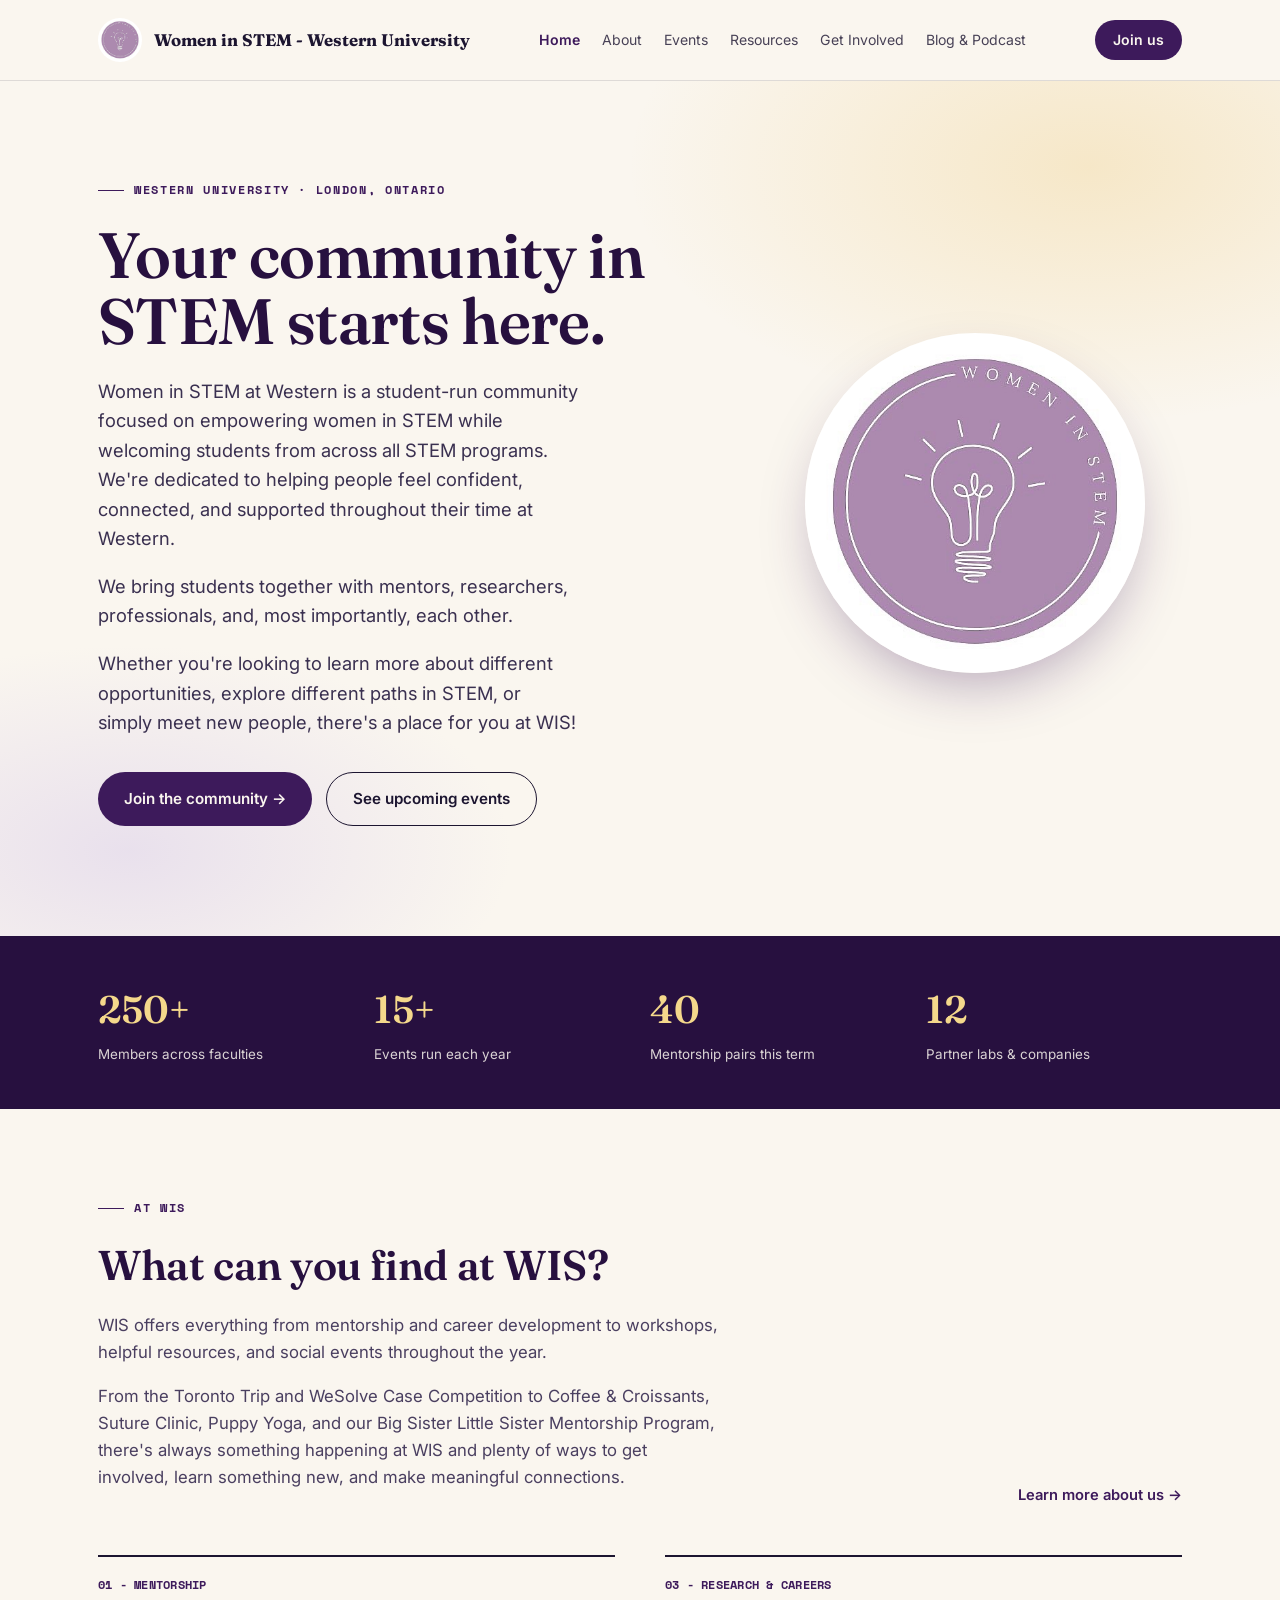
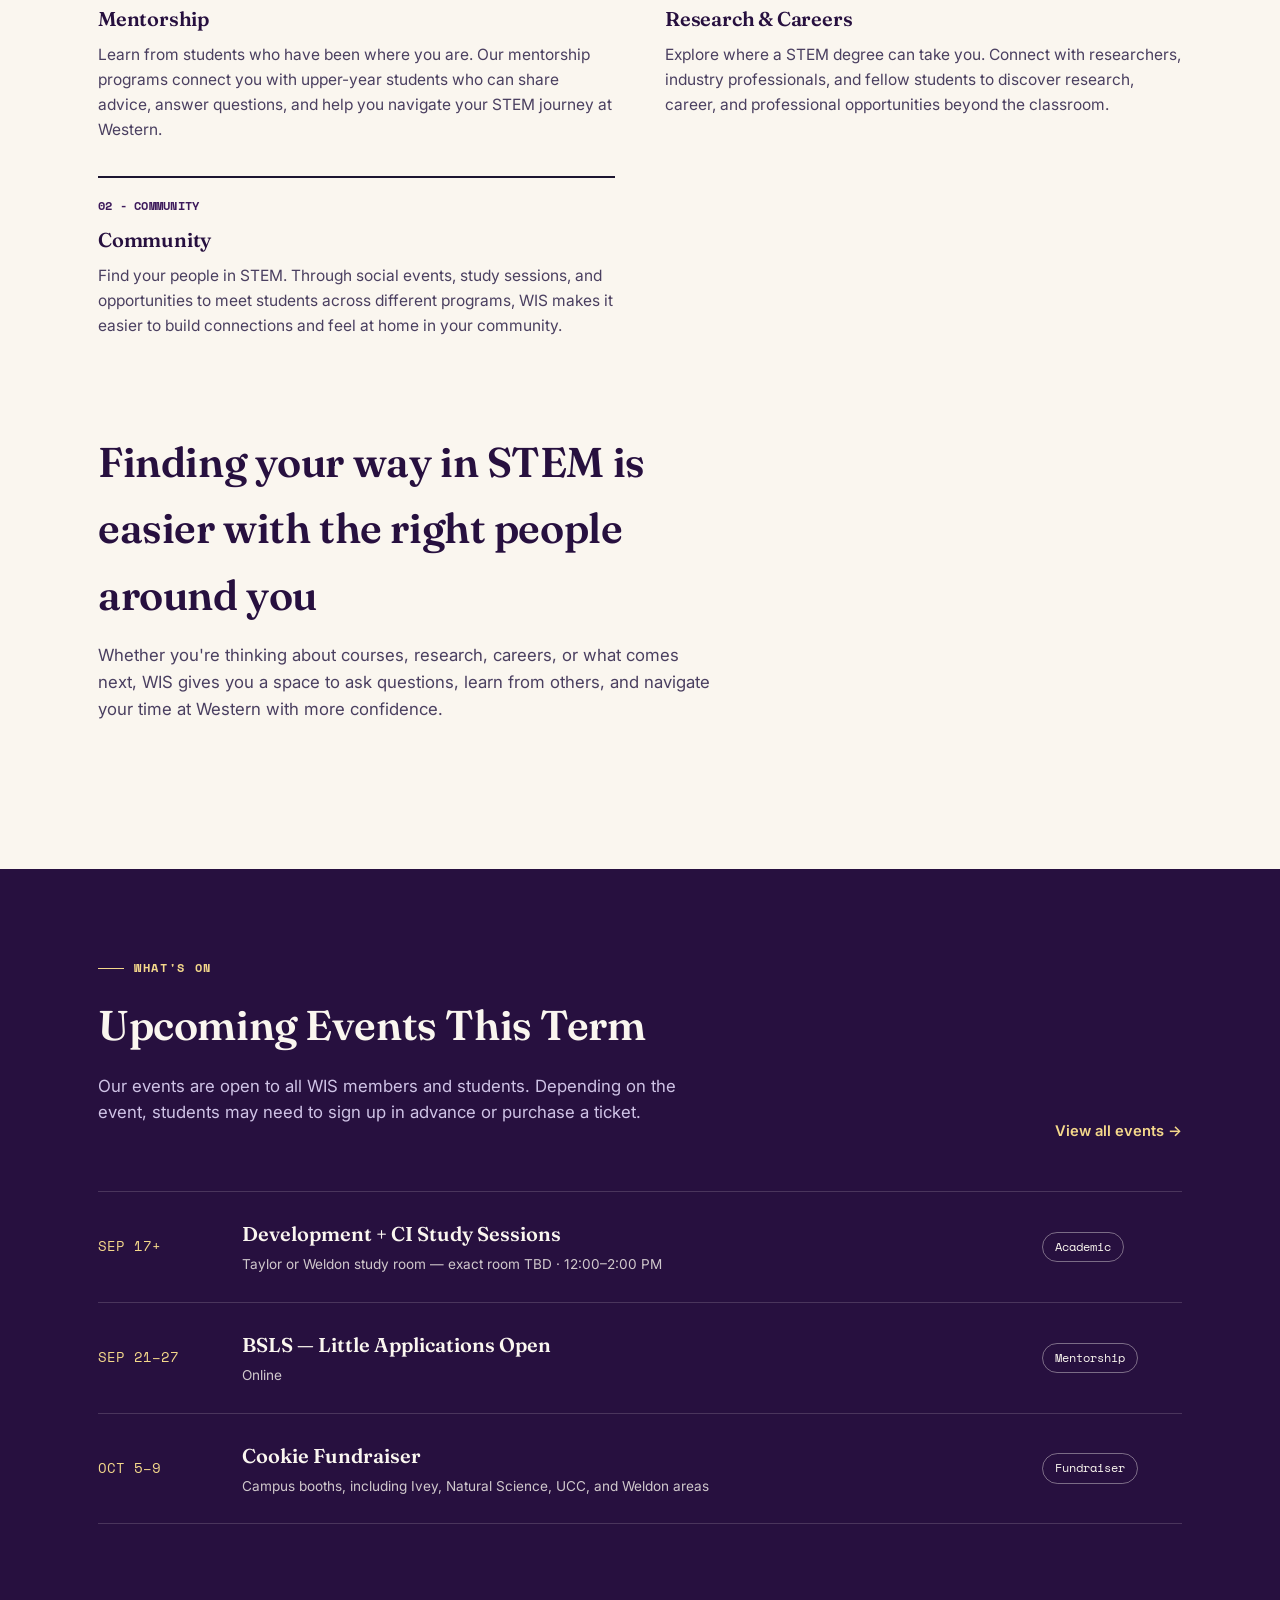
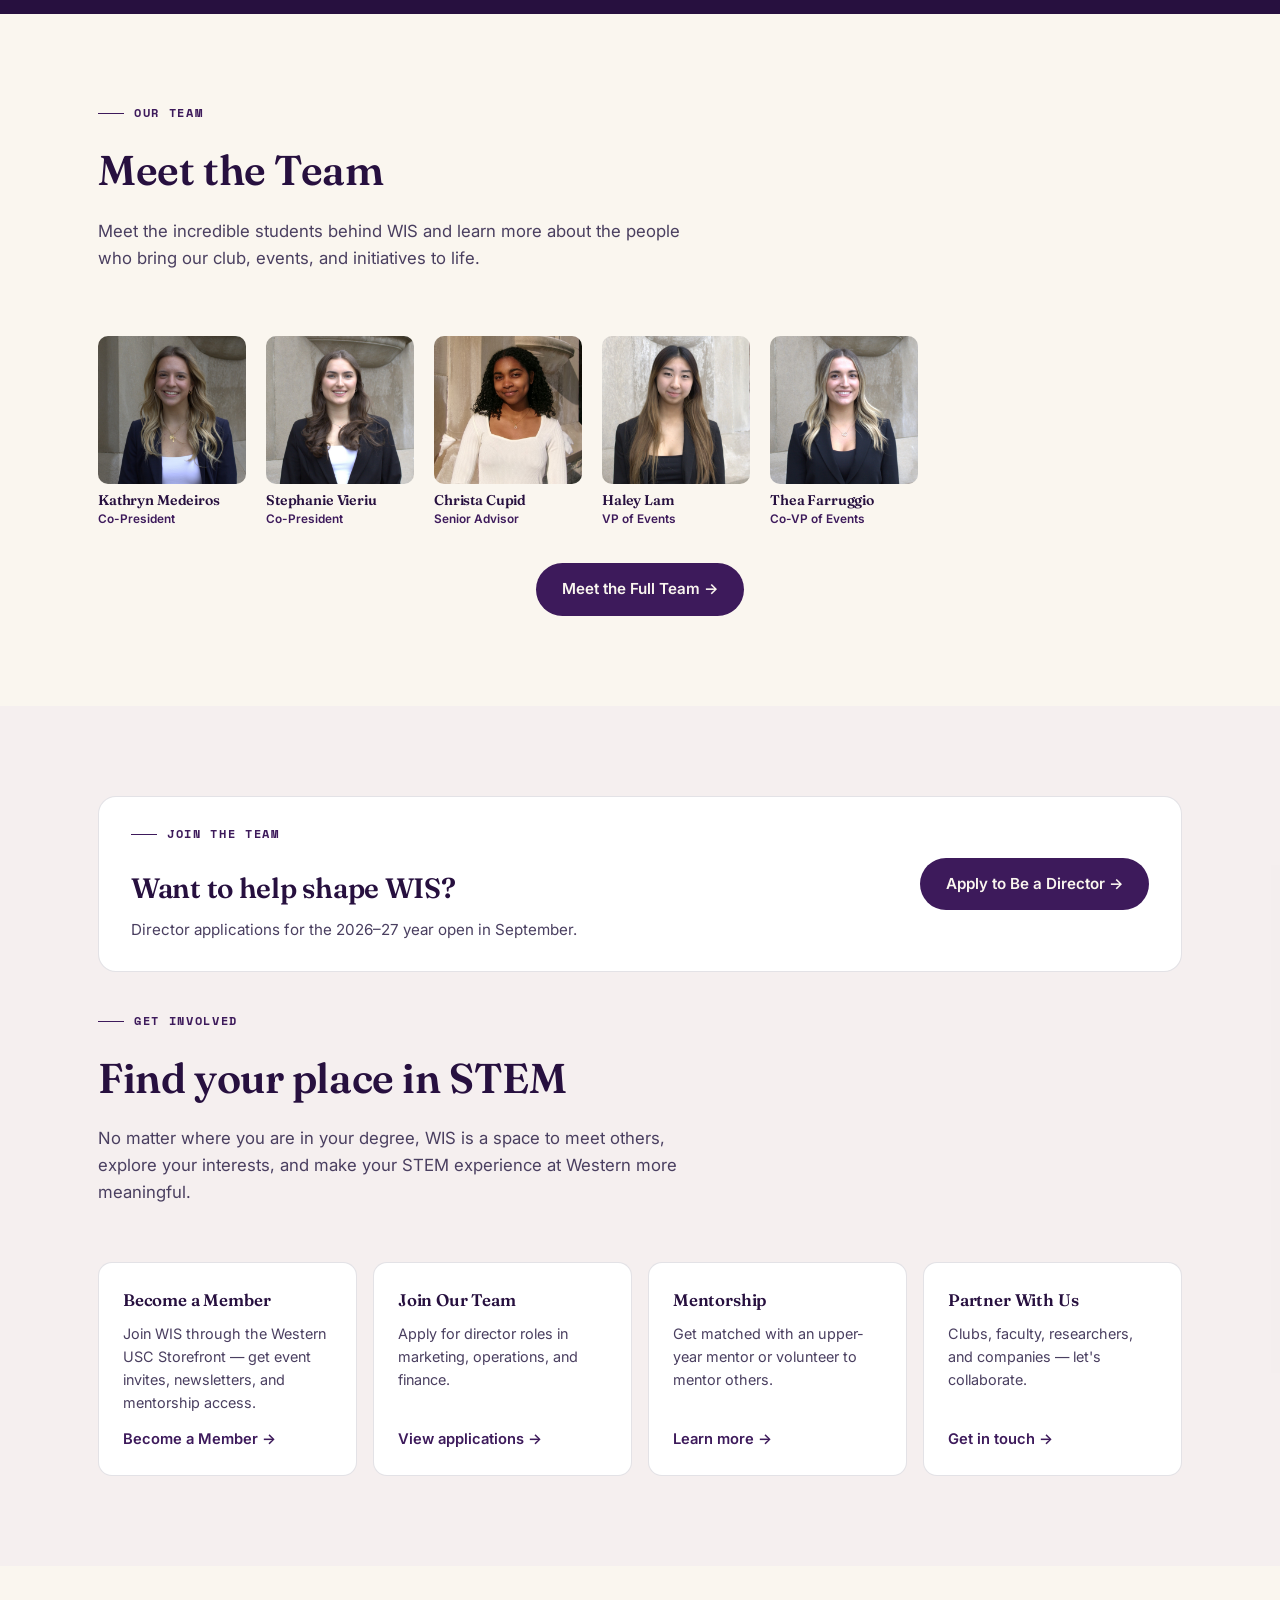
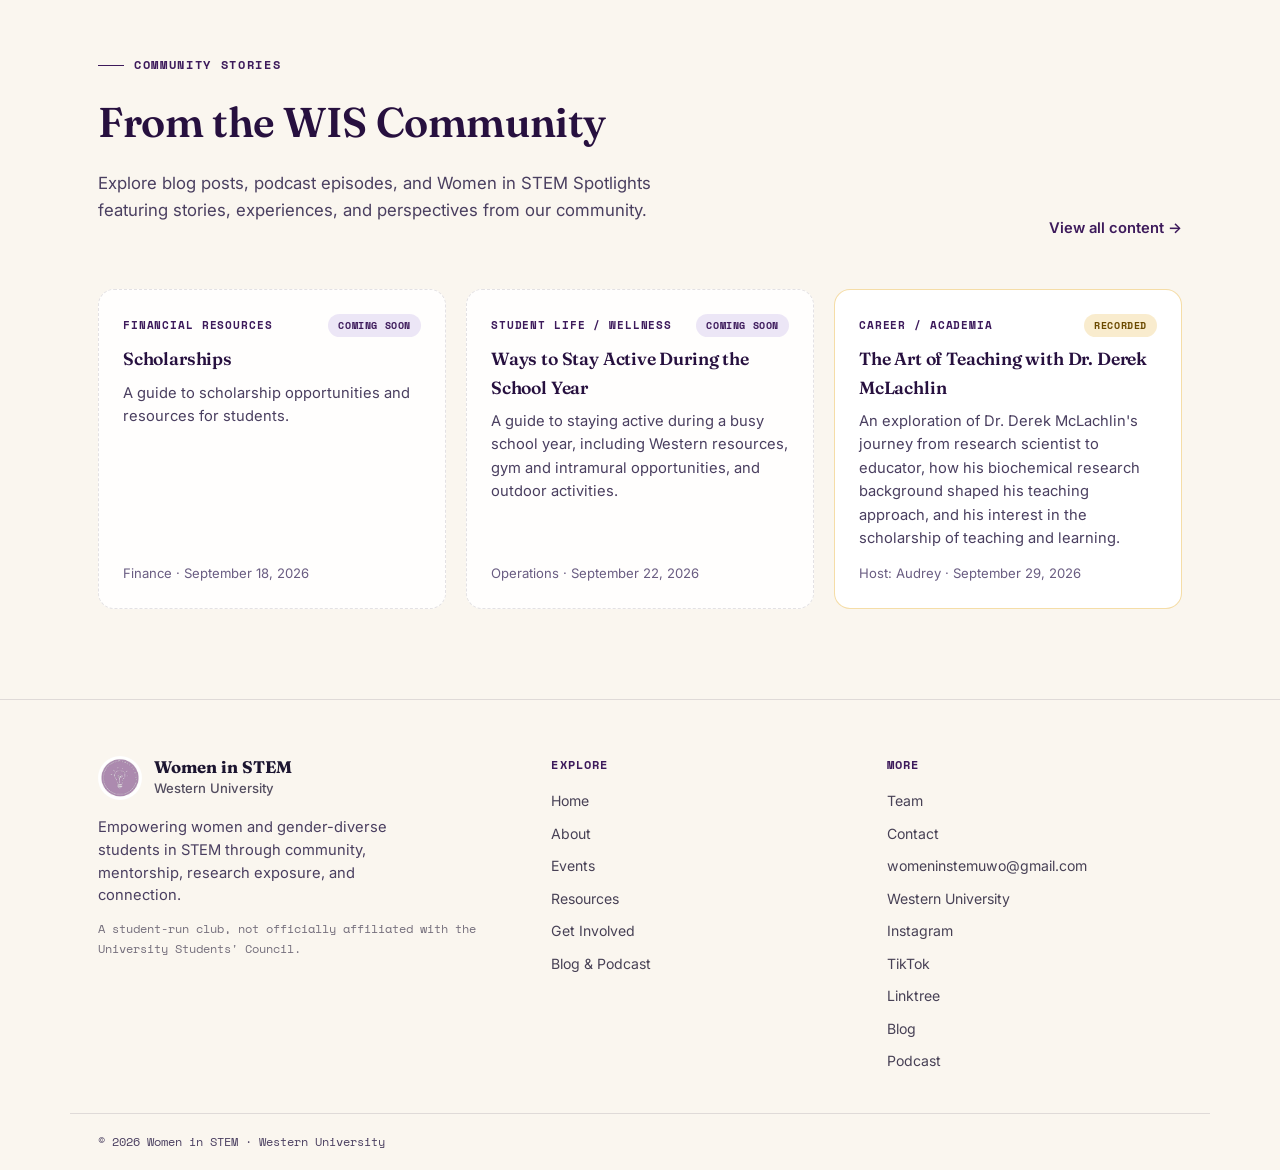
==== commit 844a80a4: "Initial website files" ====
--- a/index.html
+++ b/index.html
@@ -22,7 +22,7 @@
     <div>
       <div class="eyebrow" id="hero-location"></div>
       <h1 id="hero-headline"></h1>
-      <p class="lede" id="hero-lede"></p>
+      <div class="lede" id="hero-lede"></div>
       <div class="hero-actions">
         <a class="btn-primary" id="hero-join-btn" href="#" target="_blank" rel="noopener noreferrer">Join the community →</a>
         <a class="btn-secondary" href="events.html">See upcoming events</a>
@@ -44,11 +44,15 @@
       <div class="section-head">
         <div class="eyebrow" id="mission-eyebrow"></div>
         <h2 id="mission-title"></h2>
-        <p id="mission-description"></p>
+        <div id="mission-description"></div>
       </div>
       <a class="btn-text" href="about.html">Learn more about us →</a>
     </div>
     <div class="about-grid" id="pillars"></div>
+    <div class="section-head about-closing">
+      <h2 id="about-closing-title"></h2>
+      <p id="about-closing-description"></p>
+    </div>
   </div>
 </section>
 
@@ -57,8 +61,8 @@
     <div class="section-head-row">
       <div class="section-head">
         <div class="eyebrow">What's on</div>
-        <h2>Upcoming events this term</h2>
-        <p>Open to all members. Most events are free; a few require RSVP because rooms are small.</p>
+        <h2>Upcoming Events This Term</h2>
+        <p>Our events are open to all WIS members and students. Depending on the event, students may need to sign up in advance or purchase a ticket.</p>
       </div>
       <a class="btn-text btn-text-on-dark" href="events.html">View all events →</a>
     </div>
@@ -70,9 +74,9 @@
   <div class="wrap">
     <div class="section-head-row">
       <div class="section-head">
-        <div class="eyebrow">Who runs this</div>
-        <h2>The Executive Team</h2>
-        <p>A student board elected each spring, supported by faculty advisors from Science and Engineering.</p>
+        <div class="eyebrow">Our team</div>
+        <h2>Meet the Team</h2>
+        <p>Meet the incredible students behind WIS and learn more about the people who bring our club, events, and initiatives to life.</p>
       </div>
     </div>
     <div id="team-preview"></div>
@@ -87,8 +91,8 @@
     <div id="director-recruitment-callout"></div>
     <div class="section-head">
       <div class="eyebrow">Get involved</div>
-      <h2>Find your place in WIS</h2>
-      <p>Whether you want to attend events, join the team, or explore mentorship — we'd love to have you.</p>
+      <h2>Find your place in STEM</h2>
+      <p>No matter where you are in your degree, WIS is a space to meet others, explore your interests, and make your STEM experience at Western more meaningful.</p>
     </div>
     <div class="involve-grid" id="involve-grid"></div>
   </div>
@@ -98,9 +102,9 @@
   <div class="wrap">
     <div class="section-head-row">
       <div class="section-head">
-        <div class="eyebrow">Latest content</div>
-        <h2>From the WIS community</h2>
-        <p>Blog posts, podcast episodes, and Women in STEM spotlights.</p>
+        <div class="eyebrow">Community stories</div>
+        <h2>From the WIS Community</h2>
+        <p>Explore blog posts, podcast episodes, and Women in STEM Spotlights featuring stories, experiences, and perspectives from our community.</p>
       </div>
       <a class="btn-text" href="blog.html">View all content →</a>
     </div>
@@ -108,11 +112,6 @@
   </div>
 </section>
 
-<section class="bg-alt" id="opportunity">
-  <div class="wrap">
-    <div id="featured-opportunity"></div>
-  </div>
-</section>
 </main>
 
 <div id="site-footer"></div>
@@ -123,14 +122,17 @@
   initLayout("home");
 
   document.getElementById("hero-location").textContent = WIS_DATA.site.location;
-  document.getElementById("hero-headline").innerHTML = WIS_DATA.hero.headline;
-  document.getElementById("hero-lede").textContent = WIS_DATA.hero.lede;
+  document.getElementById("hero-headline").textContent = WIS_DATA.hero.headline;
+  document.getElementById("hero-lede").innerHTML = WIS_DATA.hero.lede.map((p) => `<p>${p}</p>`).join("");
   document.getElementById("hero-logo").src = WIS_DATA.links.logo;
   document.getElementById("hero-join-btn").href = getMembershipUrl();
 
   document.getElementById("mission-eyebrow").textContent = WIS_DATA.mission.eyebrow;
   document.getElementById("mission-title").textContent = WIS_DATA.mission.title;
-  document.getElementById("mission-description").textContent = WIS_DATA.mission.description;
+  document.getElementById("mission-description").innerHTML = WIS_DATA.mission.description.map((p) => `<p>${p}</p>`).join("");
+
+  document.getElementById("about-closing-title").textContent = WIS_DATA.home.closing.title;
+  document.getElementById("about-closing-description").textContent = WIS_DATA.home.closing.description;
 
   document.getElementById("stats-strip").innerHTML = renderStats();
   document.getElementById("pillars").innerHTML = renderPillars();
@@ -139,7 +141,6 @@
   document.getElementById("director-recruitment-callout").innerHTML = renderDirectorRecruitmentCallout();
   document.getElementById("involve-grid").innerHTML = renderHomeInvolvePaths();
   document.getElementById("latest-content").innerHTML = renderLatestContentPreview();
-  document.getElementById("featured-opportunity").innerHTML = renderFeaturedOpportunity();
 </script>
 </body>
 </html>
--- a/css/styles.css
+++ b/css/styles.css
@@ -5,7 +5,8 @@
   --gold: #E8B33D;
   --gold-soft: #F4D88B;
   --cream: #FAF6EF;
-  --lavender: #C9B8E8;
+  --lavender: #A689C7;
+  --lavender-pale: #C9B8E8;
   --line: rgba(28, 21, 48, 0.12);
   --muted: #4a3f60;
   --max: 1140px;
@@ -226,6 +227,11 @@
   background: var(--purple);
 }
 
+.hero-location {
+  margin-top: 48px;
+  margin-bottom: 0;
+}
+
 .hero h1 {
   font-size: clamp(2.6rem, 5vw, 4.1rem);
   line-height: 1.04;
@@ -238,11 +244,24 @@
   position: relative;
 }
 
-.hero p.lede {
-  margin-top: 22px;
+.hero .lede p {
+  margin-top: 16px;
   font-size: 1.15rem;
   max-width: 480px;
   color: #3a3050;
+}
+
+.hero .lede p:first-child {
+  margin-top: 22px;
+}
+
+.section-head p + p {
+  margin-top: 14px;
+}
+
+.about-closing {
+  margin-top: 56px;
+  margin-bottom: 0;
 }
 
 .hero-actions {
@@ -345,6 +364,42 @@
 .pillar .mono { font-size: 0.78rem; color: var(--purple); font-weight: 700; }
 .pillar h3 { font-size: 1.25rem; margin-top: 8px; margin-bottom: 8px; color: var(--purple-deep); }
 .pillar p { margin: 0; color: #4a3f60; font-size: 0.97rem; }
+
+/* FEATURES */
+.features { background: var(--cream); }
+
+.features-grid {
+  display: grid;
+  grid-template-columns: repeat(auto-fit, minmax(260px, 1fr));
+  gap: 28px;
+  margin-top: 48px;
+}
+
+.feature-card {
+  background: var(--cream);
+  border: 1px solid var(--line);
+  border-radius: 12px;
+  padding: 32px;
+  transition: all 0.3s ease;
+}
+
+.feature-card:hover {
+  border-color: var(--purple);
+  box-shadow: 0 4px 16px rgba(61, 26, 91, 0.08);
+}
+
+.feature-card h3 {
+  font-size: 1.2rem;
+  color: var(--purple-deep);
+  margin-top: 0;
+  margin-bottom: 12px;
+}
+
+.feature-card p {
+  font-size: 0.97rem;
+  color: #4a3f60;
+  margin: 0;
+}
 
 /* EVENTS */
 .events { background: var(--purple-deep); color: var(--cream); }
@@ -433,7 +488,29 @@
   justify-content: center;
 }
 
+.person-photo .team-photo {
+  width: 100%;
+  height: 100%;
+  object-fit: cover;
+  display: block;
+}
+
 .person-photo span {
+  font-family: 'Fraunces', serif;
+  font-size: 1.35rem;
+  font-weight: 600;
+  color: var(--purple-deep);
+  opacity: 0.5;
+}
+
+.team-photo {
+  width: 100%;
+  height: 100%;
+  object-fit: cover;
+  object-position: center;
+}
+
+.photo-placeholder {
   font-family: 'Fraunces', serif;
   font-size: 1.35rem;
   font-weight: 600;
@@ -601,6 +678,24 @@
 .section-cta {
   margin-top: 36px;
   text-align: center;
+}
+
+#cta-community {
+  text-align: center;
+}
+
+#cta-community .section-head {
+  margin-left: auto;
+  margin-right: auto;
+}
+
+#cta-community .section-head h2 {
+  color: var(--purple-deep);
+}
+
+#cta-community .hero-actions {
+  justify-content: center;
+  margin-top: 32px;
 }
 
 .bg-alt { background: rgba(201, 184, 232, 0.12); }
@@ -1083,6 +1178,8 @@
 .content-external-cta {
   margin-bottom: 28px;
 }
+
+.content-tabs {
   display: flex;
   gap: 8px;
   margin-bottom: 32px;
@@ -1217,7 +1314,7 @@
 .spotlight-feature .field {
   font-family: 'Space Mono', monospace;
   font-size: 0.78rem;
-  color: var(--lavender);
+  color: var(--lavender-pale);
   margin-top: 4px;
 }
 
@@ -1232,6 +1329,7 @@
   .hero-logo { order: -1; max-width: 280px; margin: 0 auto; }
   .about-grid { grid-template-columns: 1fr; }
   .stats .wrap { grid-template-columns: repeat(2, 1fr); }
+  .features-grid { grid-template-columns: 1fr; }
   .team-grid { grid-template-columns: repeat(auto-fill, 120px); gap: 12px; }
   .team-preview-grid { grid-template-columns: repeat(auto-fill, minmax(110px, 1fr)); gap: 14px; }
   .event-row { grid-template-columns: 1fr; gap: 8px; }
@@ -1245,6 +1343,8 @@
   .resource-item { flex-direction: column; align-items: flex-start; }
   .recruitment-banner,
   .recruitment-callout { flex-direction: column; align-items: flex-start; padding: 28px 24px; }
+  #cta-community .hero-actions { flex-direction: column; }
+  #cta-community .hero-actions a { width: 100%; }
 }
 
 @media (prefers-reduced-motion: reduce) {
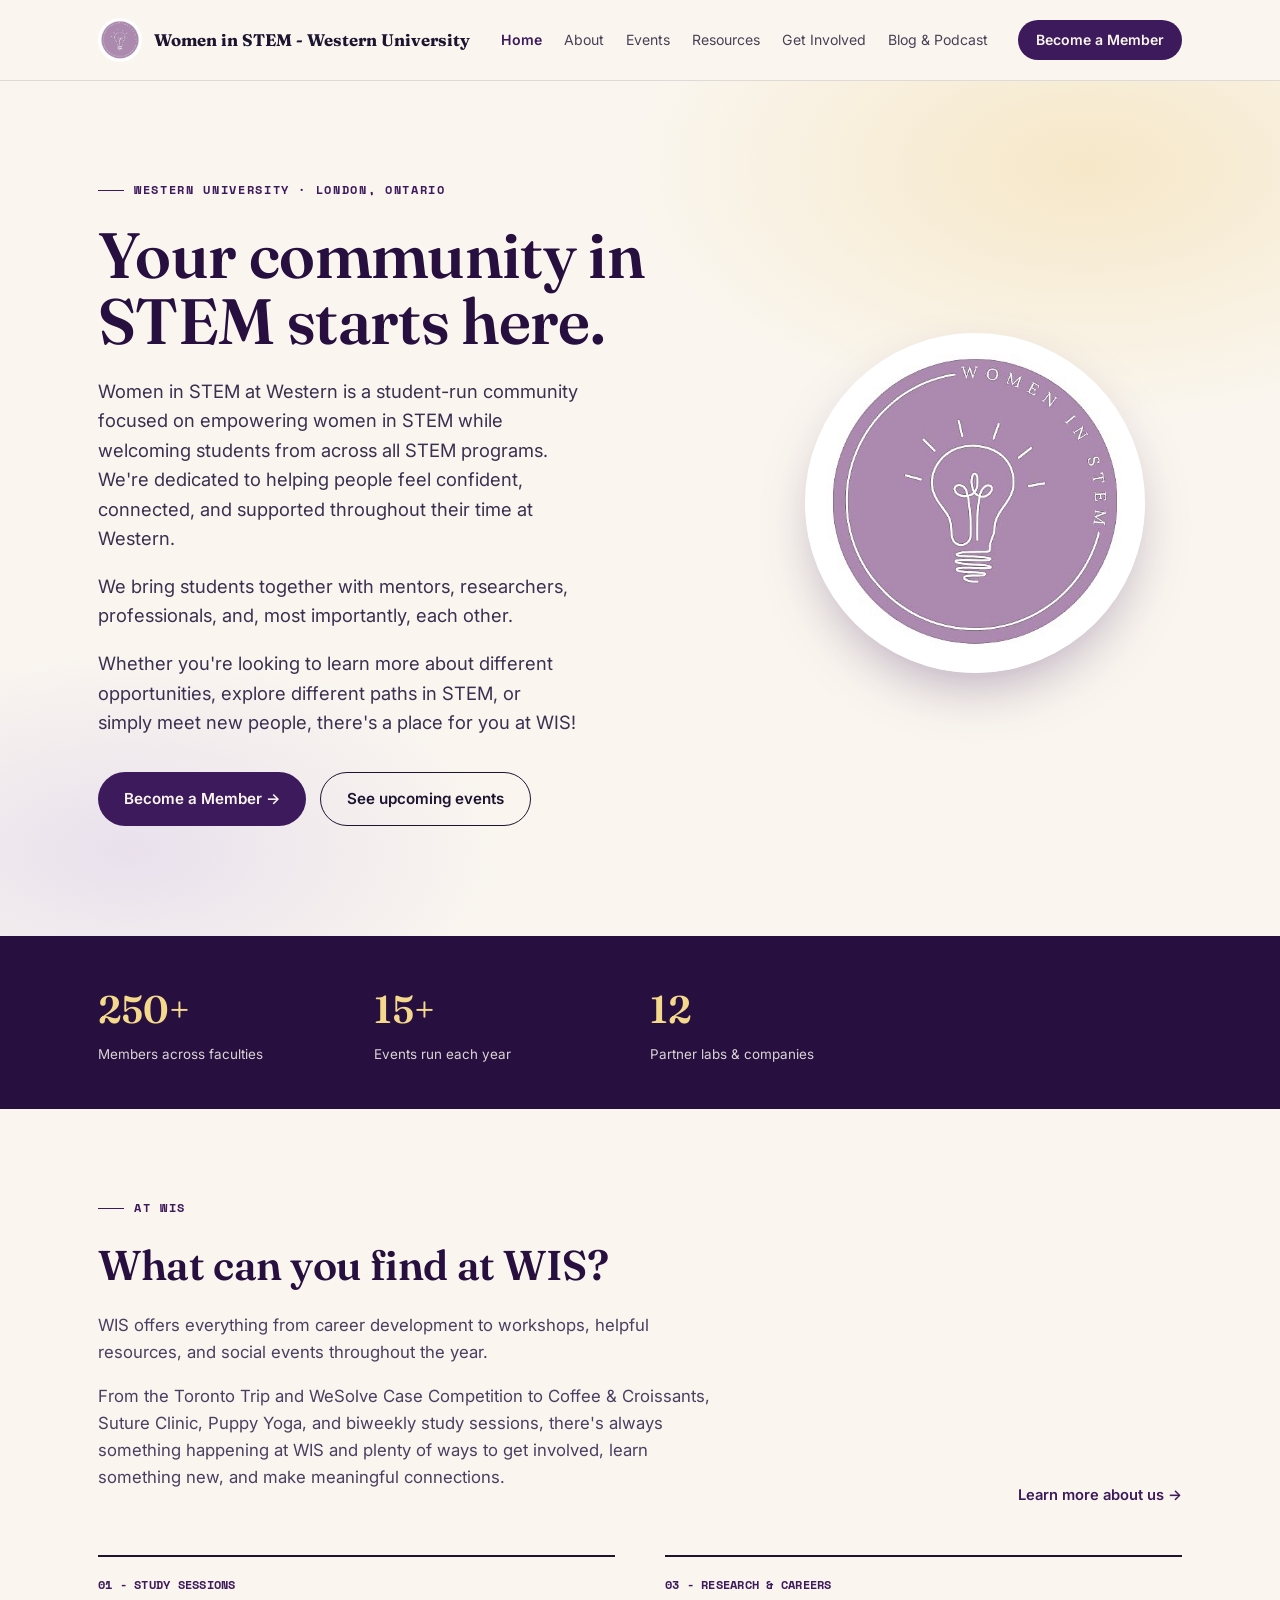
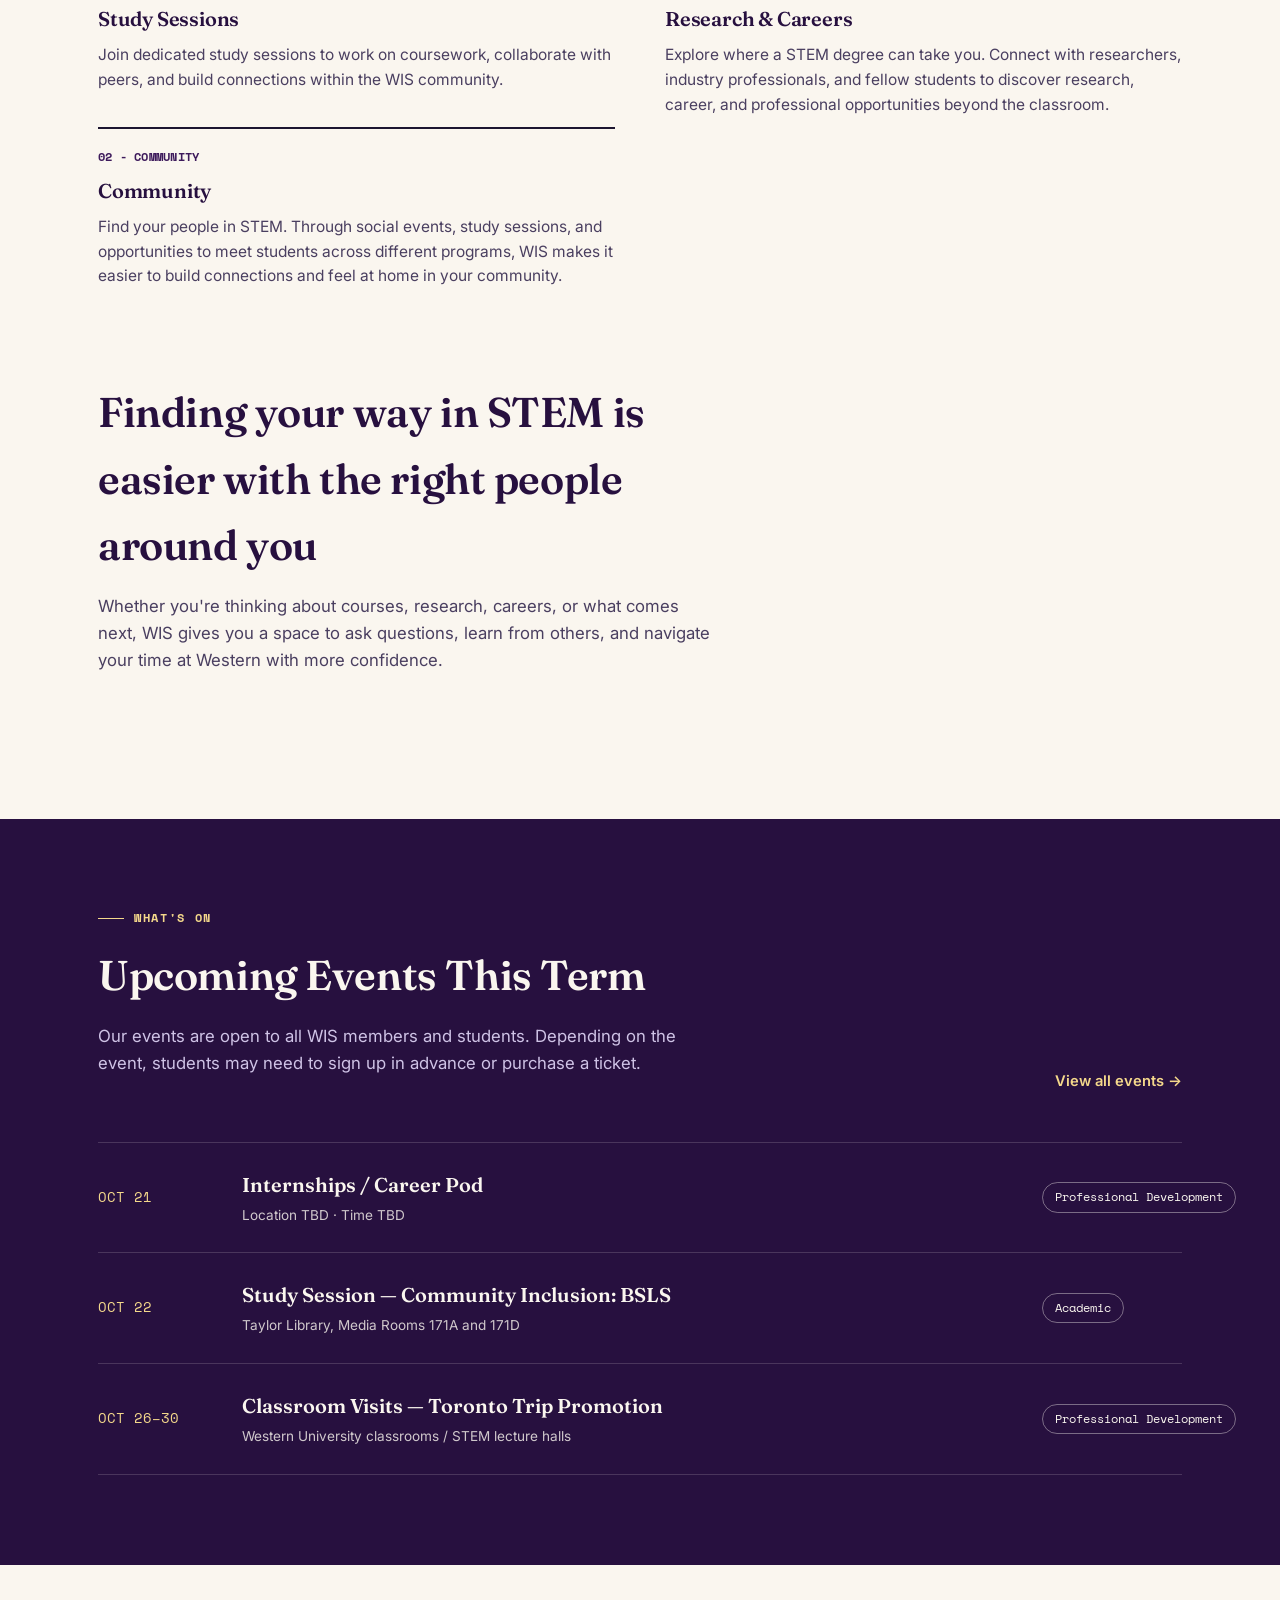
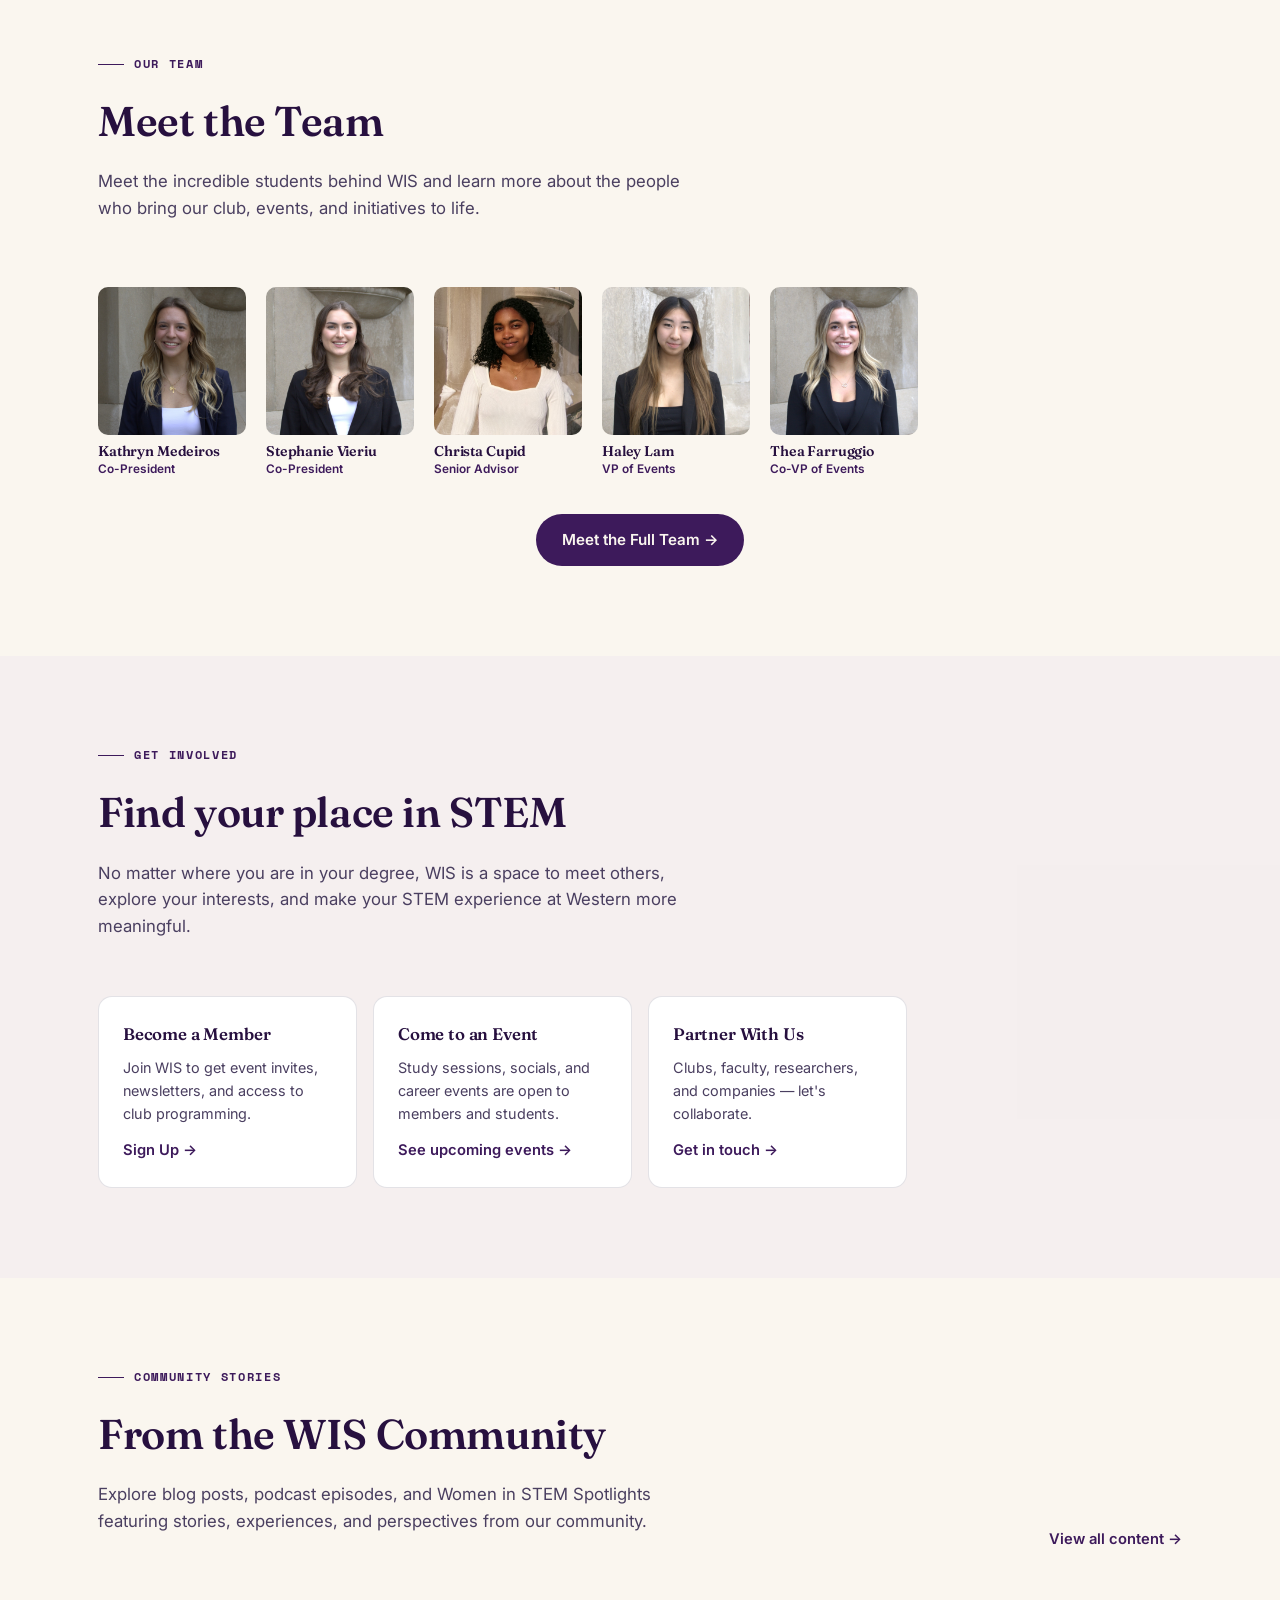
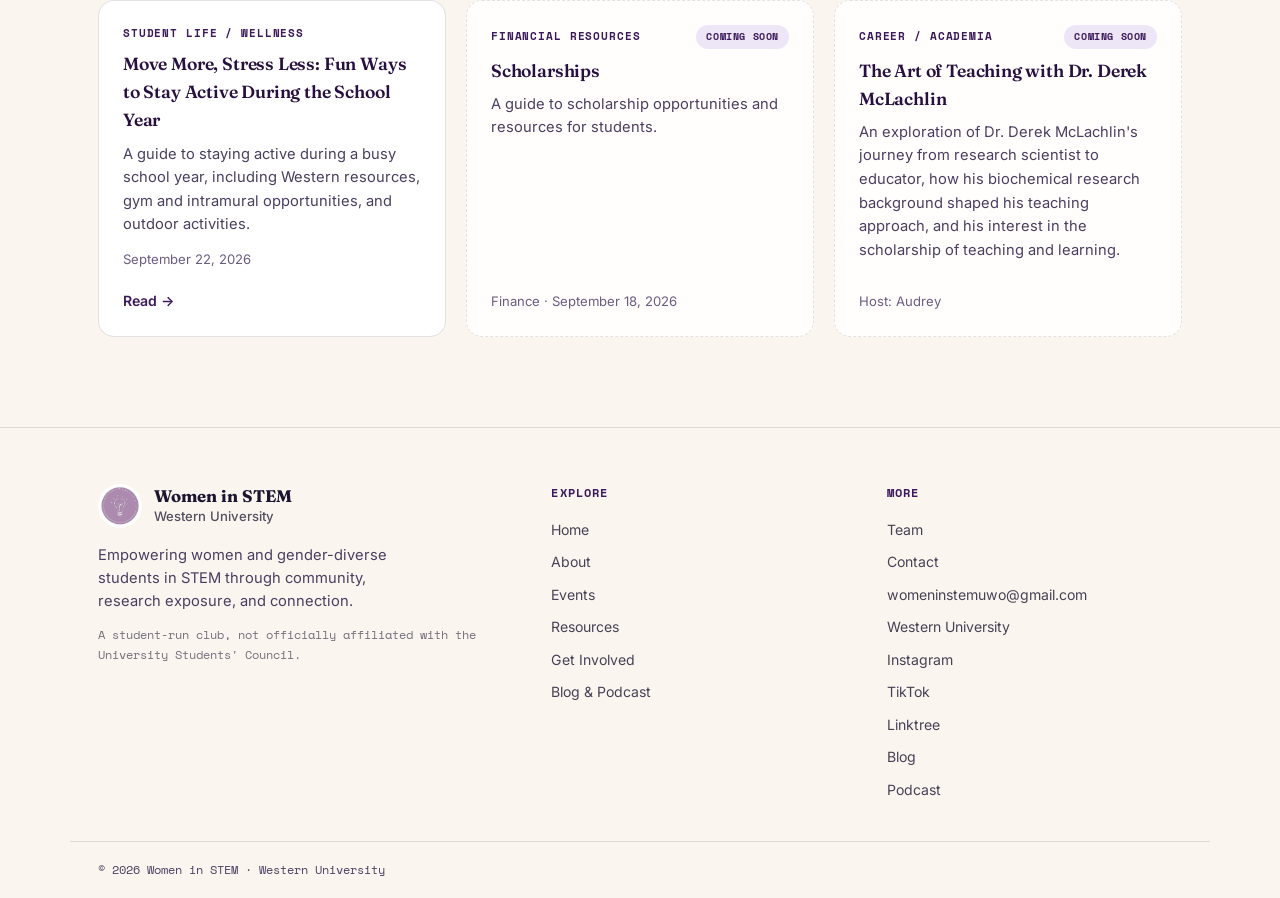
==== commit abe7d990: "Update events, study sessions, blog, resources, team, and membership link" ====
--- a/index.html
+++ b/index.html
@@ -4,7 +4,7 @@
 <meta charset="UTF-8">
 <meta name="viewport" content="width=device-width, initial-scale=1.0">
 <title>Women in STEM | Western University</title>
-<meta name="description" content="Women in STEM at Western University — community, mentorship, and events for women and gender-diverse students in science, technology, engineering, and math.">
+<meta name="description" content="Women in STEM at Western University — community and events for women and gender-diverse students in science, technology, engineering, and math.">
 <link rel="icon" href="images/logo/classic_logo.jpg" type="image/jpeg">
 <link rel="apple-touch-icon" href="images/logo/classic_logo.jpg">
 <link rel="preconnect" href="https://fonts.googleapis.com">
@@ -24,7 +24,7 @@
       <h1 id="hero-headline"></h1>
       <div class="lede" id="hero-lede"></div>
       <div class="hero-actions">
-        <a class="btn-primary" id="hero-join-btn" href="#" target="_blank" rel="noopener noreferrer">Join the community →</a>
+        <a class="btn-primary" id="hero-join-btn" href="#" target="_blank" rel="noopener noreferrer">Become a Member →</a>
         <a class="btn-secondary" href="events.html">See upcoming events</a>
       </div>
     </div>
@@ -88,7 +88,6 @@
 
 <section class="bg-alt" id="get-involved">
   <div class="wrap">
-    <div id="director-recruitment-callout"></div>
     <div class="section-head">
       <div class="eyebrow">Get involved</div>
       <h2>Find your place in STEM</h2>
@@ -126,6 +125,7 @@
   document.getElementById("hero-lede").innerHTML = WIS_DATA.hero.lede.map((p) => `<p>${p}</p>`).join("");
   document.getElementById("hero-logo").src = WIS_DATA.links.logo;
   document.getElementById("hero-join-btn").href = getMembershipUrl();
+  document.getElementById("hero-join-btn").textContent = getMembershipLabel() + " →";
 
   document.getElementById("mission-eyebrow").textContent = WIS_DATA.mission.eyebrow;
   document.getElementById("mission-title").textContent = WIS_DATA.mission.title;
@@ -138,7 +138,6 @@
   document.getElementById("pillars").innerHTML = renderPillars();
   document.getElementById("event-list").innerHTML = renderEvents(3);
   document.getElementById("team-preview").innerHTML = renderTeamPreview();
-  document.getElementById("director-recruitment-callout").innerHTML = renderDirectorRecruitmentCallout();
   document.getElementById("involve-grid").innerHTML = renderHomeInvolvePaths();
   document.getElementById("latest-content").innerHTML = renderLatestContentPreview();
 </script>
--- a/css/styles.css
+++ b/css/styles.css
@@ -534,46 +534,6 @@
 .join p { color: #4a3320; margin-top: 14px; max-width: 520px; font-size: 1.05rem; }
 .join .btn-primary { margin-top: 28px; }
 
-/* DIRECTOR APPLICATIONS */
-.apply-grid { display: grid; grid-template-columns: repeat(3, 1fr); gap: 20px; }
-
-.apply-card {
-  border: 1.5px solid var(--line);
-  border-radius: 18px;
-  padding: 28px 24px;
-  background: #fff;
-  transition: transform 0.15s ease, border-color 0.2s, box-shadow 0.2s;
-  display: flex;
-  flex-direction: column;
-  gap: 8px;
-}
-
-.apply-card:hover {
-  transform: translateY(-3px);
-  border-color: var(--purple);
-  box-shadow: 0 12px 32px -12px rgba(61, 26, 91, 0.2);
-}
-
-.apply-card .mono { font-size: 0.72rem; color: var(--purple); font-weight: 700; }
-.apply-card h3 { font-size: 1.15rem; color: var(--purple-deep); }
-.apply-card p { font-size: 0.92rem; color: #4a3f60; margin: 0; flex: 1; }
-.apply-link { margin-top: 14px; font-size: 0.88rem; font-weight: 600; color: var(--purple); }
-
-.apply-card--pending {
-  border-style: dashed;
-  cursor: default;
-  pointer-events: none;
-  opacity: 0.85;
-}
-
-.apply-card--pending:hover {
-  transform: none;
-  border-color: var(--line);
-  box-shadow: none;
-}
-
-.apply-card--pending .apply-link { color: var(--muted); font-style: italic; }
-
 footer { padding: 56px 0 0; border-top: 1px solid var(--line); }
 
 .footer-grid {
@@ -1121,59 +1081,6 @@
   font-size: 0.85em;
 }
 
-.recruitment-banner {
-  background: linear-gradient(160deg, var(--gold-soft) 0%, var(--gold) 100%);
-  border-radius: 28px;
-  padding: 48px 44px;
-  display: flex;
-  justify-content: space-between;
-  align-items: flex-end;
-  gap: 28px;
-  flex-wrap: wrap;
-}
-
-.recruitment-banner .section-head {
-  margin-bottom: 0;
-  max-width: 640px;
-}
-
-.recruitment-banner .section-head p {
-  color: #4a3320;
-}
-
-.recruitment-timing {
-  font-family: 'Space Mono', monospace;
-  font-size: 0.78rem;
-  font-weight: 700;
-  color: var(--purple-deep);
-  margin-top: 12px !important;
-}
-
-.recruitment-callout {
-  display: flex;
-  justify-content: space-between;
-  align-items: center;
-  gap: 24px;
-  flex-wrap: wrap;
-  background: #fff;
-  border: 1.5px solid var(--line);
-  border-radius: 18px;
-  padding: 28px 32px;
-  margin-bottom: 40px;
-}
-
-.recruitment-callout h2 {
-  font-size: clamp(1.4rem, 2.5vw, 1.75rem);
-  color: var(--purple-deep);
-  margin-top: 6px;
-}
-
-.recruitment-callout p {
-  margin: 8px 0 0;
-  color: var(--muted);
-  font-size: 0.95rem;
-}
-
 /* Blog tabs */
 .content-external-cta {
   margin-bottom: 28px;
@@ -1333,7 +1240,6 @@
   .team-grid { grid-template-columns: repeat(auto-fill, 120px); gap: 12px; }
   .team-preview-grid { grid-template-columns: repeat(auto-fill, minmax(110px, 1fr)); gap: 14px; }
   .event-row { grid-template-columns: 1fr; gap: 8px; }
-  .apply-grid { grid-template-columns: 1fr; }
   .join { padding: 42px 26px; }
   .contact-grid { grid-template-columns: 1fr; }
   .section-head-row { flex-direction: column; align-items: flex-start; }
@@ -1341,8 +1247,6 @@
   .content-preview-empty { grid-template-columns: 1fr; }
   .featured-opp { flex-direction: column; align-items: flex-start; padding: 28px 24px; }
   .resource-item { flex-direction: column; align-items: flex-start; }
-  .recruitment-banner,
-  .recruitment-callout { flex-direction: column; align-items: flex-start; padding: 28px 24px; }
   #cta-community .hero-actions { flex-direction: column; }
   #cta-community .hero-actions a { width: 100%; }
 }
